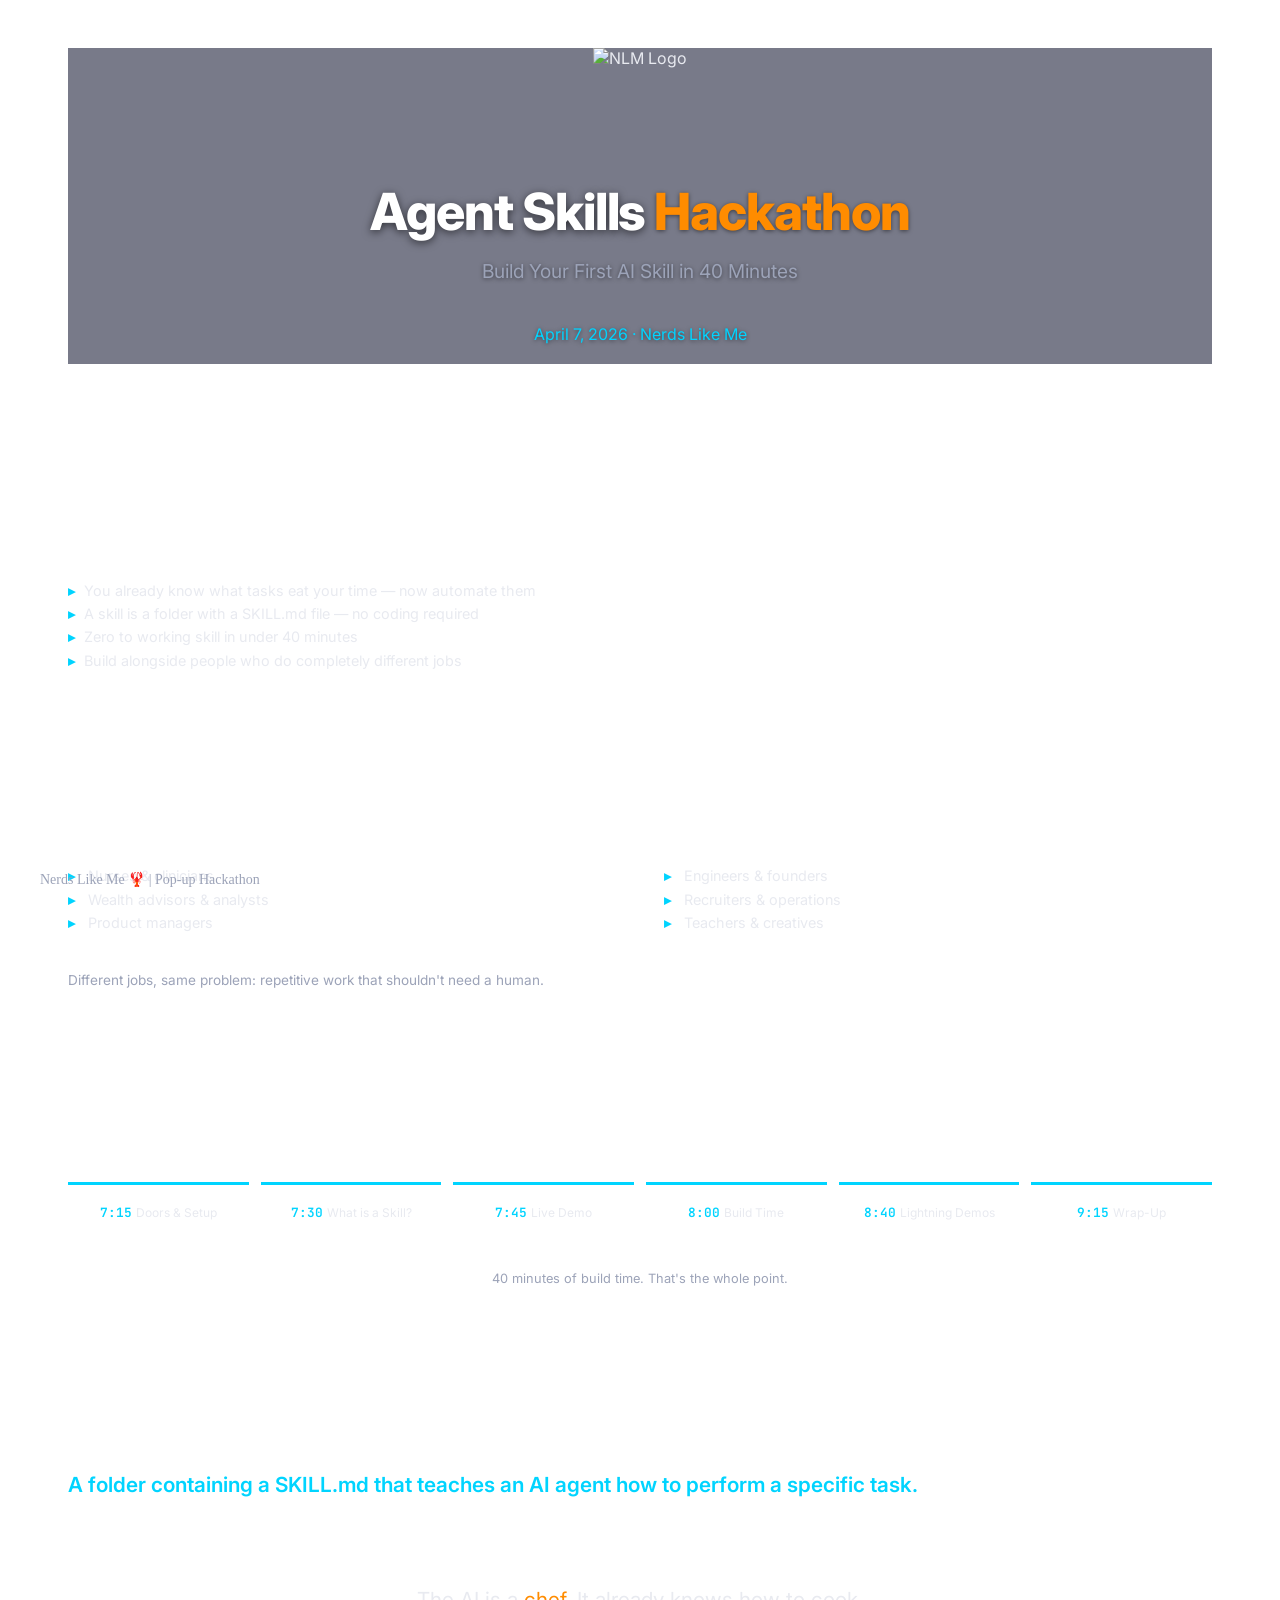
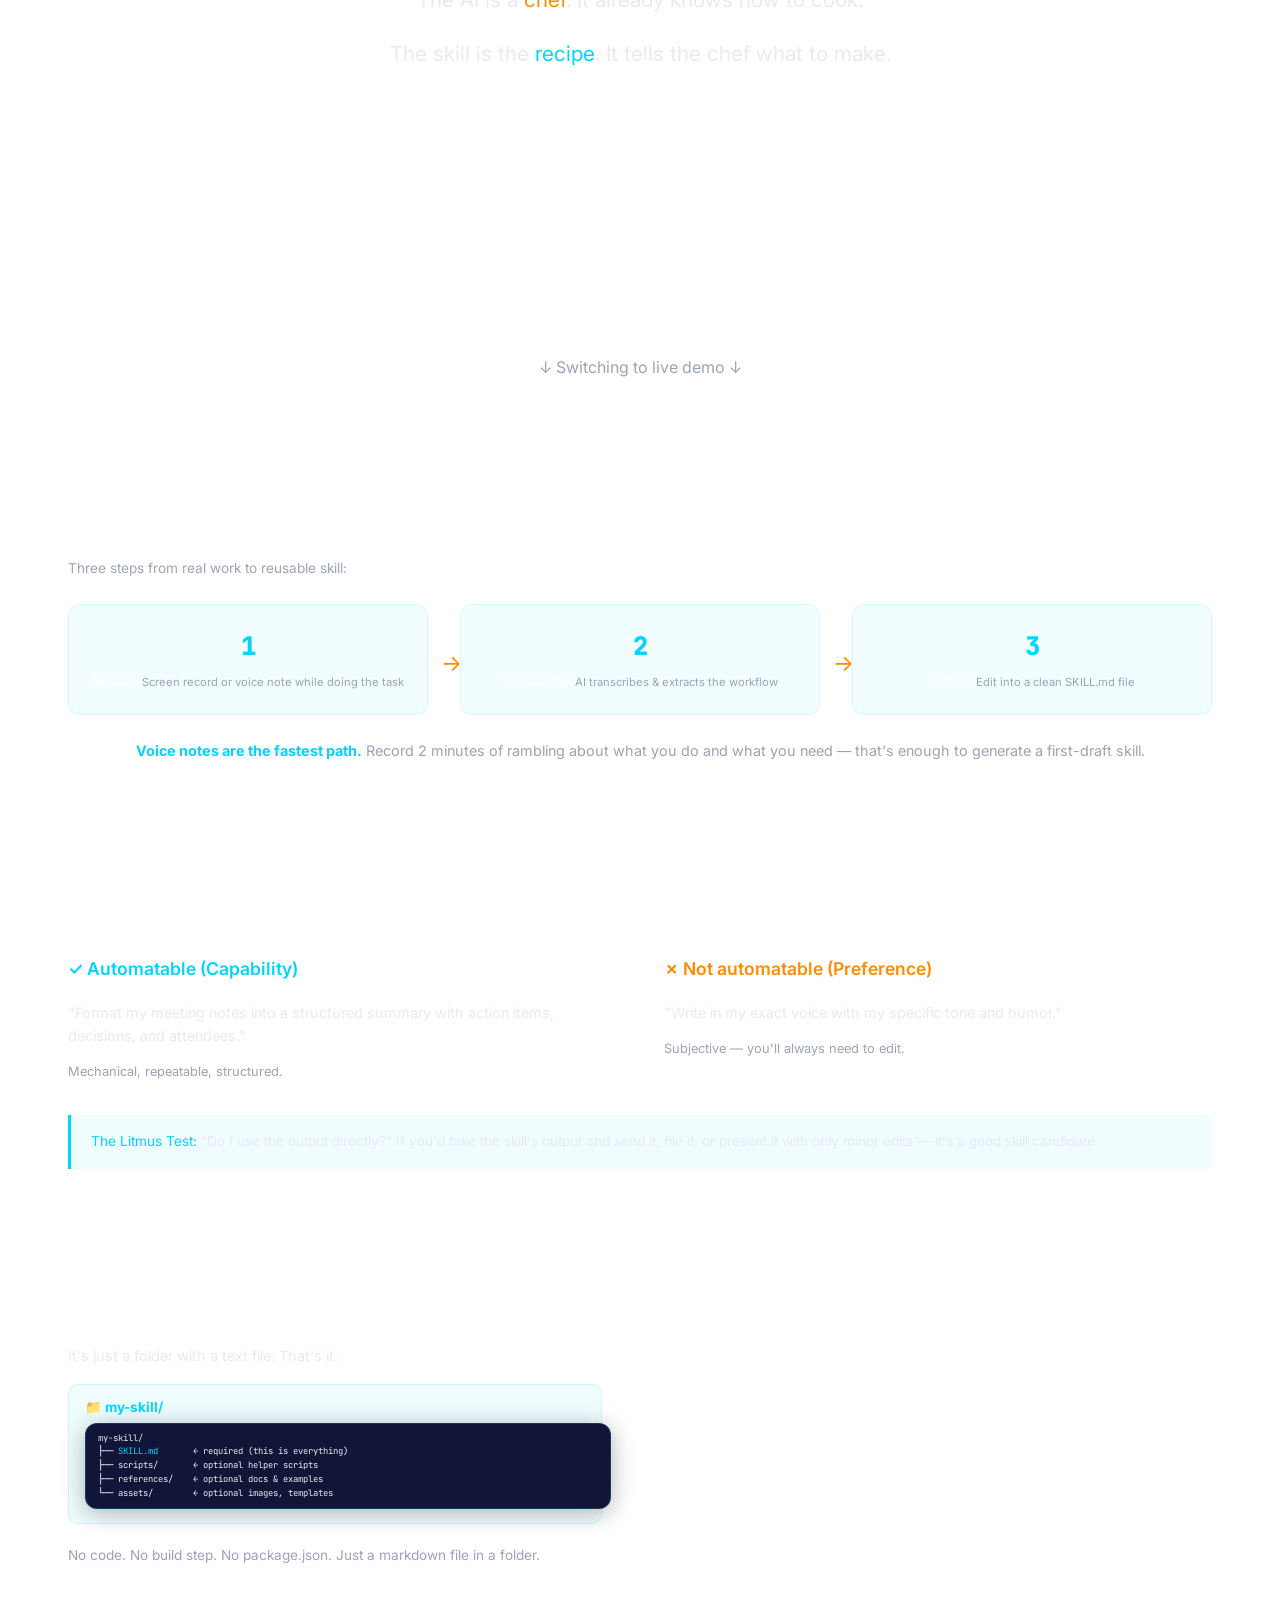
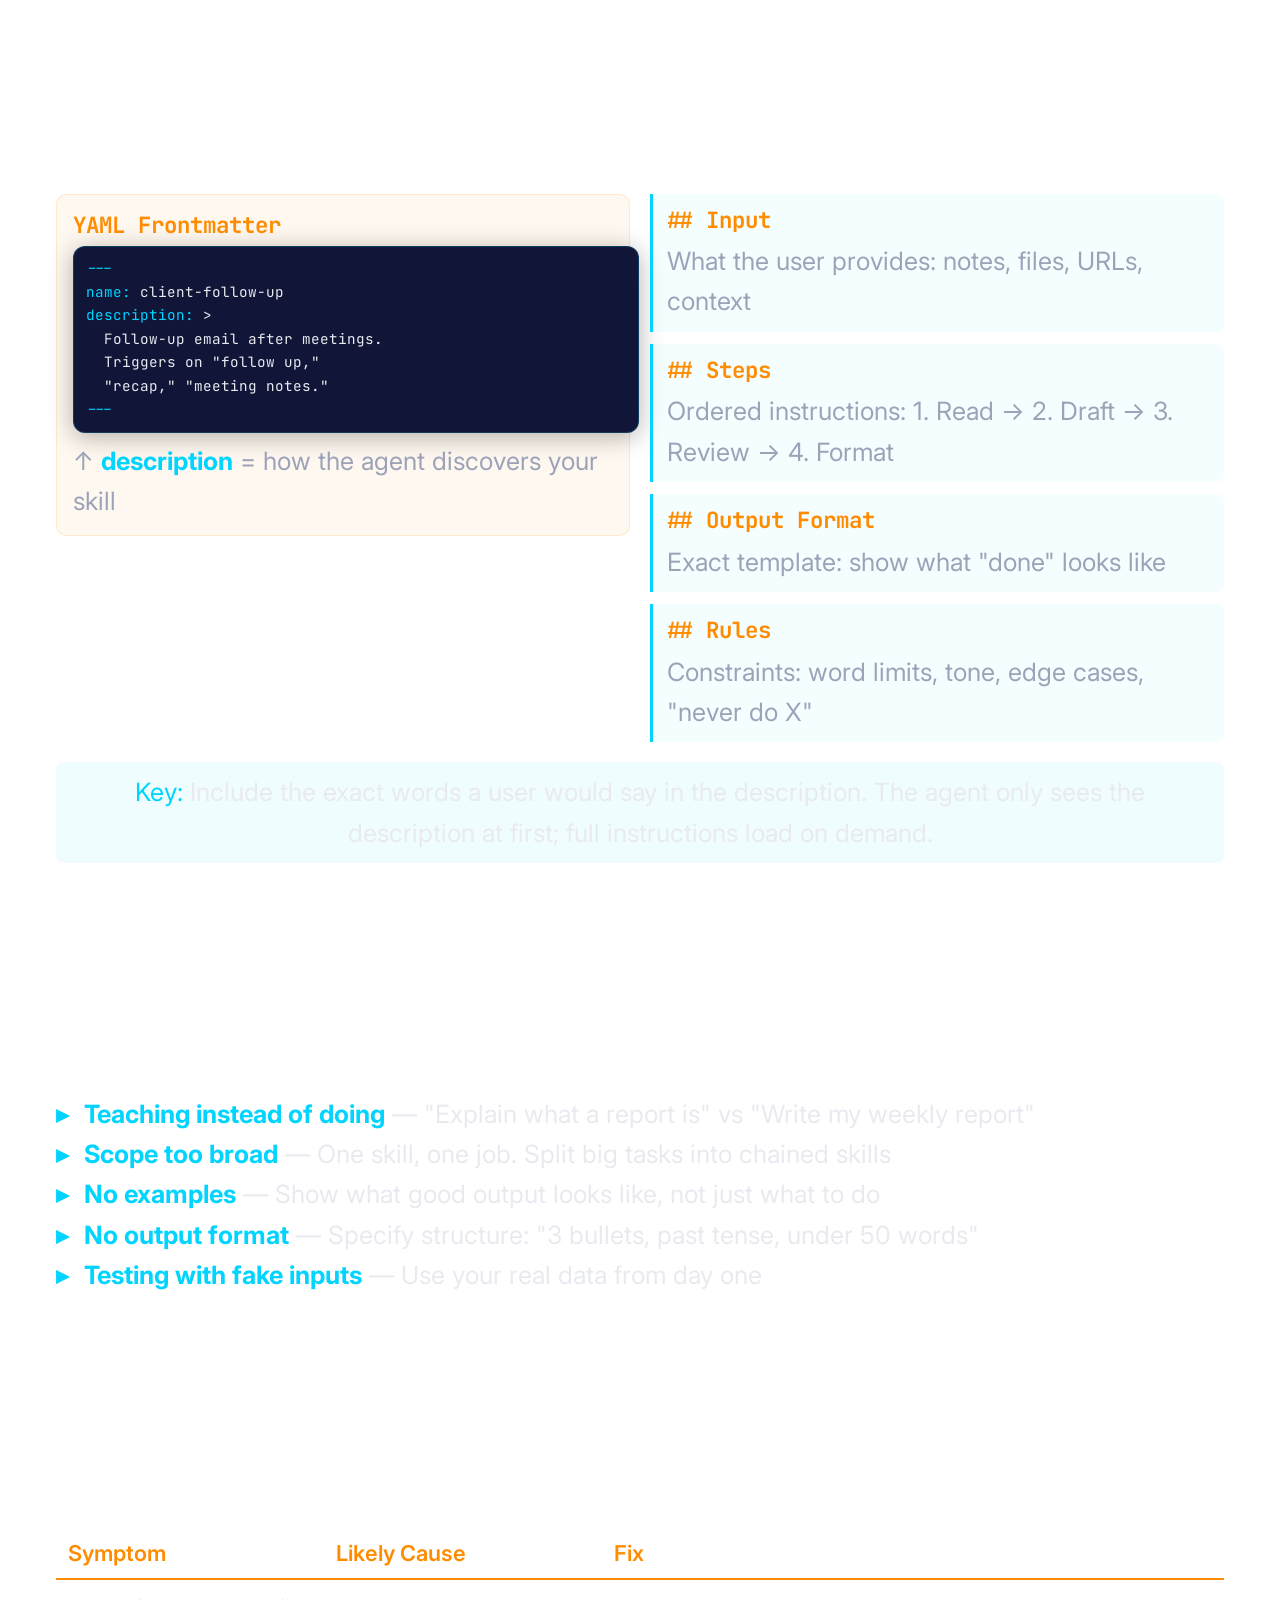
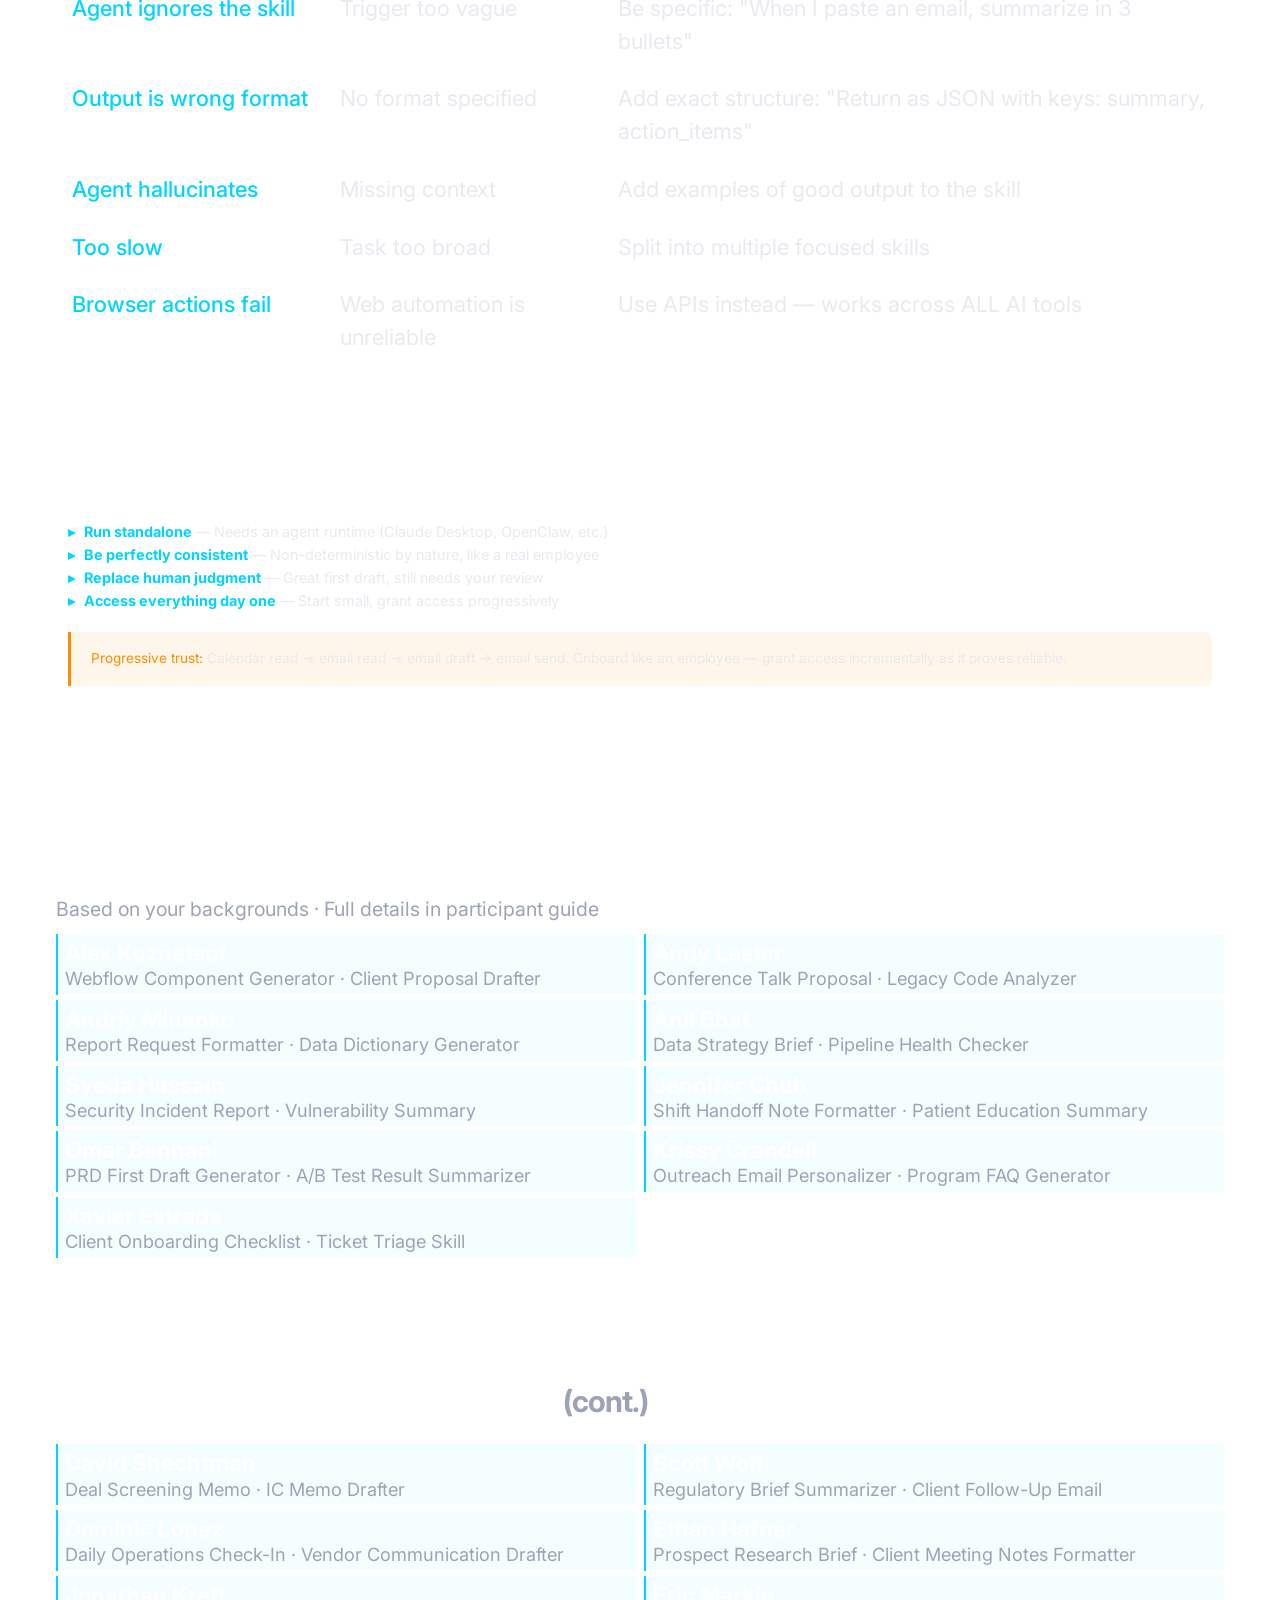
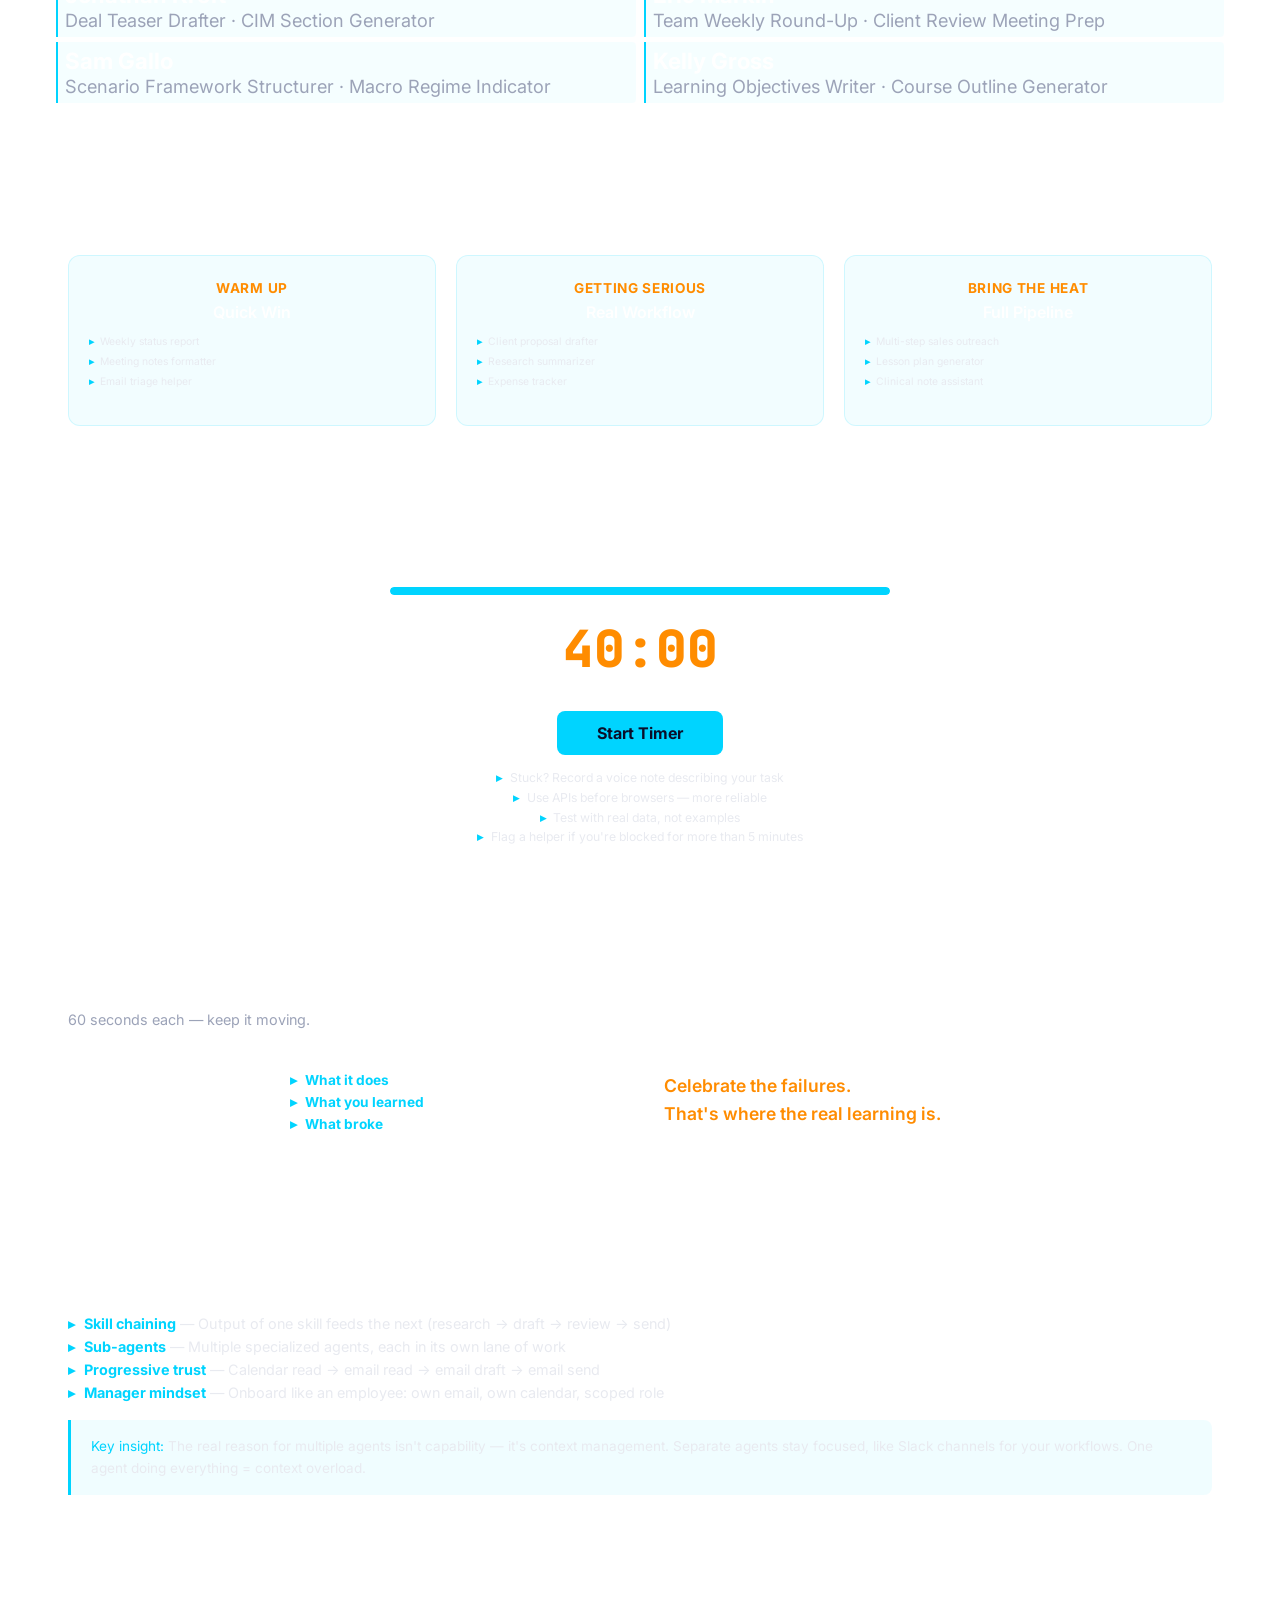
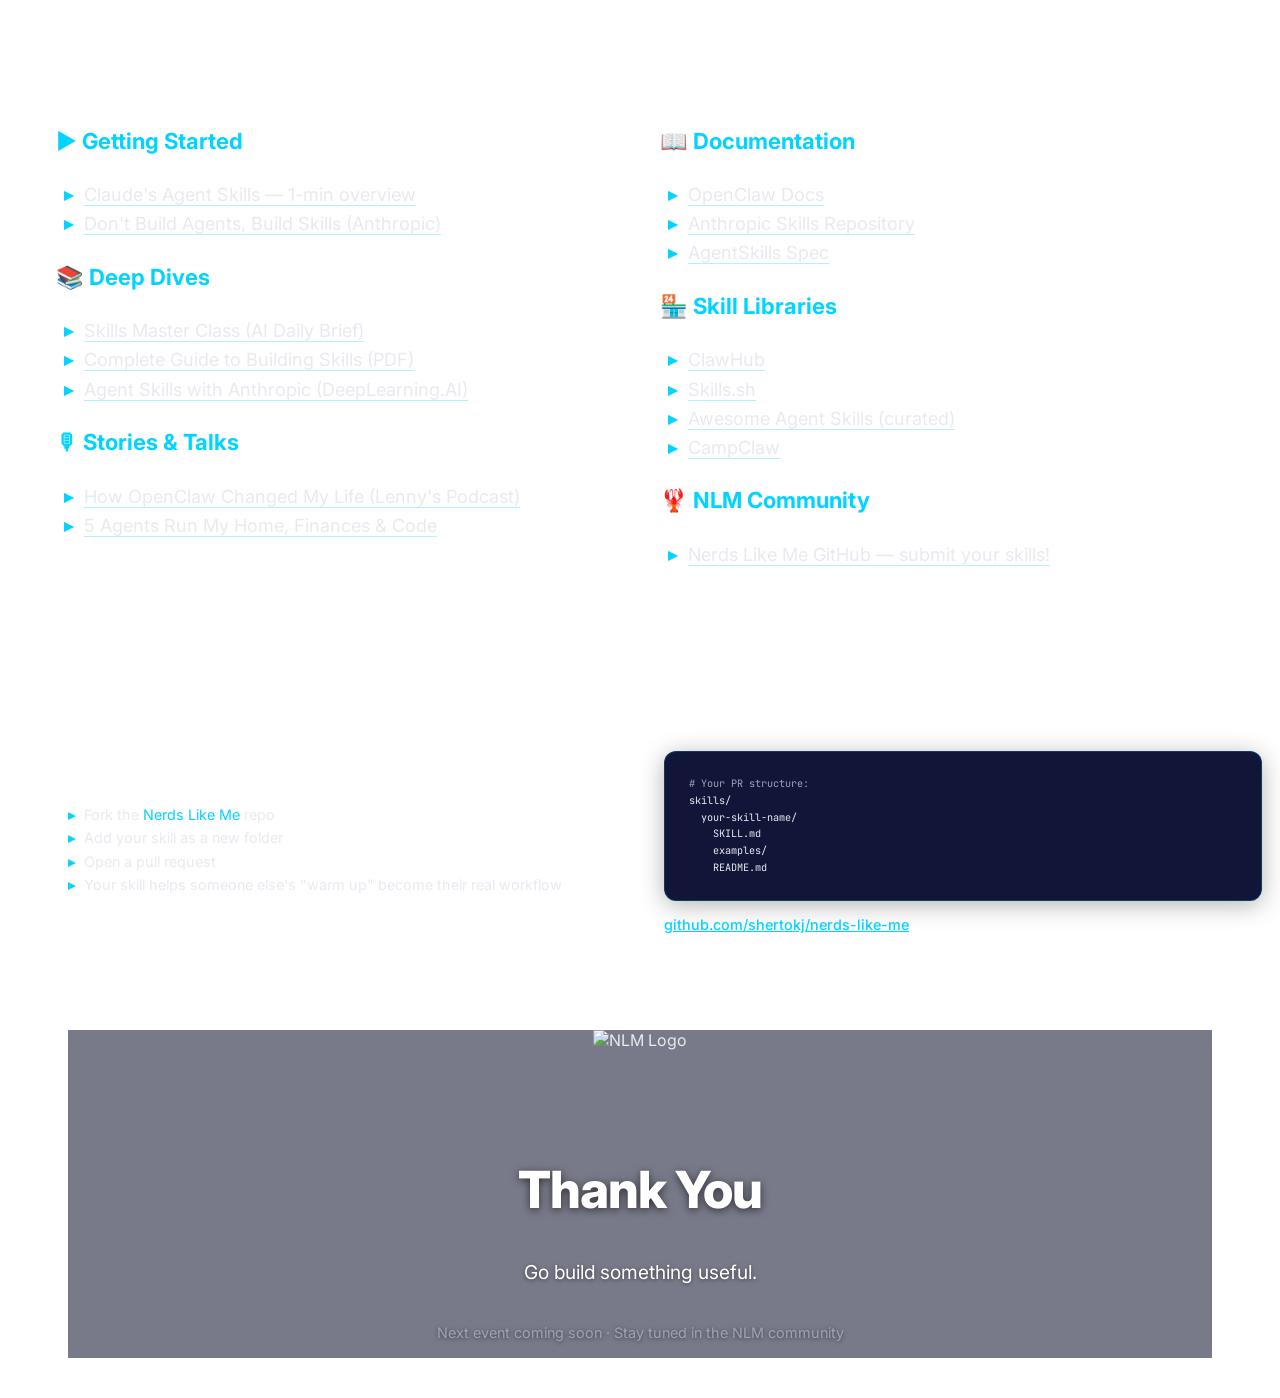
==== hackathon/deck/index.html @ 7c74f913 "Visual overhaul: video bg on all slides, fix blank slides, font fixes" ====
<!DOCTYPE html>
<html lang="en">
<head>
<meta charset="UTF-8">
<meta name="viewport" content="width=device-width, initial-scale=1.0">
<title>Agent Skills Hackathon — Nerds Like Me</title>
<link rel="preconnect" href="https://fonts.googleapis.com">
<link href="https://fonts.googleapis.com/css2?family=Inter:wght@300;400;500;600;700;800&family=JetBrains+Mono:wght@400;500;600&display=swap" rel="stylesheet">
<link rel="stylesheet" href="https://cdnjs.cloudflare.com/ajax/libs/reveal.js/5.1.0/reveal.min.css">
<link rel="stylesheet" href="https://cdnjs.cloudflare.com/ajax/libs/reveal.js/5.1.0/theme/black.min.css">
<style>
.video-slide h1,
.video-slide h2,
.video-slide h3 {
  text-shadow: 0 2px 8px rgba(0,0,0,0.6);
}
.video-slide p,
.video-slide span {
  text-shadow: 0 1px 4px rgba(0,0,0,0.5);
}

:root {
  --navy: #0a0e29;
  --navy-light: #111638;
  --cyan: #00d4ff;
  --orange: #ff8c00;
  --text: #e8eaf0;
  --text-muted: #9ca3b8;
  --white: #ffffff;
}

.reveal-viewport {
  background: var(--navy);
  position: relative;
  overflow: hidden;
}

/* Global video background for all slides */
.reveal-viewport::before {
  content: '';
  position: fixed;
  top: 0;
  left: 0;
  width: 100%;
  height: 100%;
  z-index: 0;
  pointer-events: none;
  background: linear-gradient(135deg, #0a0e29 0%, #111638 40%, #0d1225 70%, #0a0e29 100%);
  animation: bgShift 20s ease-in-out infinite alternate;
}

@keyframes bgShift {
  0% { background-position: 0% 0%; }
  100% { background-position: 100% 100%; }
}

/* Static animated grain texture overlay */
.reveal-viewport::after {
  content: '';
  position: fixed;
  top: -50%;
  left: -50%;
  width: 200%;
  height: 200%;
  z-index: 0;
  pointer-events: none;
  opacity: 0.03;
  background-image: url("data:image/svg+xml,%3Csvg viewBox='0 0 256 256' xmlns='http://www.w3.org/2000/svg'%3E%3Cfilter id='noise'%3E%3CfeTurbulence type='fractalNoise' baseFrequency='0.9' numOctaves='4' stitchTiles='stitch'/%3E%3C/filter%3E%3Crect width='100%25' height='100%25' filter='url(%23noise)'/%3E%3C/svg%3E");
  animation: grainDrift 8s steps(10) infinite;
}

@keyframes grainDrift {
  0% { transform: translate(0, 0); }
  10% { transform: translate(-5%, -10%); }
  20% { transform: translate(-15%, 5%); }
  30% { transform: translate(7%, -25%); }
  40% { transform: translate(-5%, 25%); }
  50% { transform: translate(-15%, 10%); }
  60% { transform: translate(15%, 0%); }
  70% { transform: translate(0%, 15%); }
  80% { transform: translate(3%, 35%); }
  90% { transform: translate(-10%, 10%); }
  100% { transform: translate(0, 0); }
}

/* Ensure slides render above viewport pseudo-elements */
.reveal .slides {
  position: relative;
  z-index: 1;
}

.reveal {
  font-family: 'Inter', -apple-system, BlinkMacSystemFont, 'Segoe UI', Roboto, Oxygen, Ubuntu, sans-serif;
  font-weight: 400;
  color: var(--text);
}

.reveal .slides {
  text-align: left;
}

.reveal .slides section {
  padding: 40px 60px;
}

.reveal .slides section.dense {
  padding: 32px 48px;
  font-size: 28px;
  line-height: 1.5;
}

.reveal h1, .reveal h2, .reveal h3 {
  font-family: 'Inter', -apple-system, BlinkMacSystemFont, 'Segoe UI', Roboto, Oxygen, Ubuntu, sans-serif;
  font-weight: 700;
  text-transform: none;
  letter-spacing: -0.02em;
  color: var(--white);
}

.reveal h1 { font-size: 2.8em; line-height: 1.1; margin-bottom: 0.4em; }
.reveal h2 { font-size: 2em; line-height: 1.2; margin-bottom: 0.5em; }
.reveal h3 { font-size: 1.4em; margin-bottom: 0.4em; }

.reveal p, .reveal li {
  font-size: 0.9em;
  line-height: 1.6;
  min-height: 1.6em;
}

.reveal ul { list-style: none; padding-left: 0; }
.reveal ul li::before {
  content: '▸';
  color: var(--cyan);
  font-weight: 700;
  margin-right: 0.6em;
  display: inline-block;
}

.reveal strong { color: var(--cyan); }
.reveal .orange { color: var(--orange); }

.accent { color: var(--cyan); }
.secondary { color: var(--orange); }
.muted { color: var(--text-muted); }

code, .reveal code {
  font-family: 'JetBrains Mono', 'SF Mono', 'Fira Code', 'Cascadia Code', Consolas, monospace;
  background: rgba(0, 212, 255, 0.08);
  border: 1px solid rgba(0, 212, 255, 0.15);
  padding: 2px 8px;
  border-radius: 4px;
  font-size: 0.85em;
}

pre {
  background: var(--navy-light) !important;
  border: 1px solid rgba(0, 212, 255, 0.2) !important;
  border-radius: 12px !important;
  padding: 24px !important;
  font-size: 0.75em !important;
  line-height: 1.5 !important;
  box-shadow: 0 4px 24px rgba(0,0,0,0.3) !important;
  width: 100% !important;
}

pre code {
  background: none !important;
  border: none !important;
  padding: 0 !important;
}

/* Footer */
.slide-footer {
  position: fixed;
  bottom: 0;
  left: 0;
  right: 0;
  padding: 12px 40px;
  font-size: 14px;
  color: var(--text-muted);
  display: flex;
  justify-content: space-between;
  z-index: 100;
  pointer-events: none;
}

.slide-footer .brand {
  font-weight: 500;
}

/* Title slide */
.title-slide {
  display: flex !important;
  flex-direction: column;
  align-items: center;
  justify-content: center;
  text-align: center !important;
}

.title-slide h1 {
  font-size: 3.2em;
  font-weight: 800;
}

.title-slide .subtitle {
  font-size: 1.2em;
  color: var(--text-muted);
  margin-top: -0.2em;
}

.title-slide .event-meta {
  margin-top: 1em;
  font-size: 1em;
  color: var(--cyan);
}

.title-logo {
  width: auto;
  height: 80px;
  max-width: 400px;
  margin-bottom: 0.8em;
}

/* Center helper */
.centered { text-align: center !important; }
.centered * { text-align: center; }

/* Grid layouts */
.two-col {
  display: grid;
  grid-template-columns: 1fr 1fr;
  gap: 24px 48px;
}

.two-col .col { margin: 0; }

/* Timeline */
.timeline {
  display: flex;
  justify-content: space-between;
  align-items: flex-start;
  margin: 2em 0;
  gap: 12px;
}

.timeline-item {
  flex: 1;
  text-align: center;
  padding: 16px 8px;
  border-top: 3px solid var(--cyan);
  position: relative;
}

.timeline-item .time {
  font-family: 'JetBrains Mono', 'SF Mono', 'Fira Code', 'Cascadia Code', Consolas, monospace;
  font-size: 0.8em;
  color: var(--cyan);
  font-weight: 600;
}

.timeline-item .label {
  font-size: 0.75em;
  margin-top: 0.5em;
  color: var(--text);
}

/* Tier cards */
.tiers {
  display: grid;
  grid-template-columns: repeat(3, 1fr);
  gap: 20px;
  margin-top: 1em;
}

.tier {
  background: rgba(0, 212, 255, 0.05);
  border: 1px solid rgba(0, 212, 255, 0.15);
  border-radius: 12px;
  padding: 24px 20px;
  text-align: center;
}

.tier .tier-label {
  font-size: 0.85em;
  font-weight: 700;
  color: var(--orange);
  text-transform: uppercase;
  letter-spacing: 0.05em;
  margin-bottom: 0.4em;
}

.tier .tier-name {
  font-size: 1em;
  font-weight: 600;
  color: var(--white);
  margin-bottom: 0.5em;
}

.tier ul {
  font-size: 0.72em;
  text-align: left;
}

.tier ul li { margin-bottom: 0.3em; }

/* Troubleshooting table */
.fix-table {
  width: 100%;
  border-collapse: collapse;
  font-size: 0.78em;
  margin-top: 1em;
}

.fix-table th {
  text-align: left;
  color: var(--orange);
  padding: 8px 12px;
  border-bottom: 2px solid var(--orange);
  font-weight: 600;
}

.fix-table td {
  padding: 12px 16px;
  border-bottom: 1px solid rgba(255,255,255,0.1);
  vertical-align: top;
}

.fix-table td:first-child {
  color: var(--cyan);
  font-weight: 500;
  white-space: nowrap;
}

/* Resource grid */
.resource-grid {
  display: grid;
  grid-template-columns: 1fr 1fr;
  gap: 16px 40px;
  font-size: 0.72em;
  line-height: 1.7;
}

.resource-grid .cat-header {
  font-weight: 700;
  color: var(--cyan);
  font-size: 1.1em;
  margin-bottom: 0.3em;
  margin-top: 0.6em;
}

.resource-grid .cat-header:first-child { margin-top: 0; }

.resource-grid a {
  color: var(--text);
  text-decoration: none;
  border-bottom: 1px solid rgba(0,212,255,0.3);
  transition: border-color 0.2s;
}

.resource-grid a:hover {
  border-color: var(--cyan);
  color: var(--white);
}

.resource-grid ul { padding-left: 0.4em; }
.resource-grid li::before { content: '•'; margin-right: 0.5em; color: var(--text-muted); }

/* Steps visual */
.steps {
  display: flex;
  justify-content: center;
  gap: 32px;
  margin: 1.5em 0;
}

.step {
  position: relative;
  flex: 1;
  text-align: center;
  padding: 24px 16px;
  background: rgba(0, 212, 255, 0.05);
  border-radius: 12px;
  border: 1px solid rgba(0, 212, 255, 0.12);
}

.step .step-num {
  font-family: 'JetBrains Mono', 'SF Mono', 'Fira Code', 'Cascadia Code', Consolas, monospace;
  font-size: 1.6em;
  font-weight: 800;
  color: var(--cyan);
  display: block;
  margin-bottom: 0.3em;
}

.step .step-label {
  font-size: 0.85em;
  font-weight: 600;
  color: var(--white);
}

.step .step-desc {
  font-size: 0.7em;
  color: var(--text-muted);
  margin-top: 0.3em;
}

/* Arrow between steps */
.step + .step::before {
  content: '→';
  position: absolute;
  left: -20px;
  top: 40%;
  color: var(--orange);
  font-size: 1.4em;
}

.steps { position: relative; }

/* Build timer */
.build-timer {
  text-align: center;
  font-size: 3em;
  font-weight: 800;
  color: var(--orange);
  font-family: 'JetBrains Mono', 'SF Mono', 'Fira Code', 'Cascadia Code', Consolas, monospace;
  margin: 0.4em 0;
}

.timer-btn {
  display: inline-block;
  padding: 12px 40px;
  font-size: 1em;
  font-weight: 700;
  font-family: 'Inter', -apple-system, BlinkMacSystemFont, 'Segoe UI', Roboto, Oxygen, Ubuntu, sans-serif;
  color: var(--navy);
  background: var(--cyan);
  border: none;
  border-radius: 8px;
  cursor: pointer;
  margin-top: 0.5em;
  transition: all 0.2s;
}

.timer-btn:hover {
  background: var(--white);
  transform: scale(1.05);
}

.timer-btn:not(.timer-active) {
  animation: timerPulse 2s ease-in-out infinite;
}

.timer-btn.timer-active {
  animation: none;
}

@keyframes timerPulse {
  0% { transform: scale(1); }
  50% { transform: scale(1.1); }
  100% { transform: scale(1); }
}

@keyframes timerShake {
  0%, 100% { transform: translateX(0); }
  10%, 30%, 50%, 70%, 90% { transform: translateX(-5px); }
  20%, 40%, 60%, 80% { transform: translateX(5px); }
}

@keyframes timerFlash {
  0%, 100% { color: var(--orange); }
  50% { color: #ff0000; }
}

.timer-ended {
  animation: timerShake 0.6s ease-in-out 3, timerFlash 0.3s ease-in-out 6;
}

/* Closing */
.closing-logo {
  width: auto;
  height: 80px;
  max-width: 320px;
  margin-bottom: 0.5em;
}

/* Annotations in code */
.annotation {
  color: var(--text-muted);
  font-style: italic;
}

/* Attendee grid - compact */
.attendee-grid {
  display: grid;
  grid-template-columns: repeat(3, 1fr);
  gap: 8px 16px;
  font-size: 0.55em;
  line-height: 1.4;
  margin-top: 0.5em;
}

.attendee-card {
  padding: 6px 10px;
  background: rgba(0, 212, 255, 0.04);
  border-left: 2px solid var(--cyan);
  border-radius: 0 6px 6px 0;
}

.attendee-card .name {
  font-weight: 700;
  color: var(--white);
  font-size: 1em;
  line-height: 1.2;
}

.attendee-card .skill-suggestion {
  color: var(--text-muted);
  font-size: 0.85em;
  line-height: 1.3;
}

/* Lightning demo format fix */
.lightning-cols {
  display: grid;
  grid-template-columns: 1fr 1fr;
  gap: 24px 48px;
  max-width: 700px;
  margin: 1.5em auto 0;
  text-align: left;
}

.lightning-cols .col { margin: 0; }

/* Reveal overrides */
.reveal .slide-number { color: var(--text-muted); font-size: 14px; }
.reveal .controls { color: var(--cyan); }
.reveal .progress { height: 4px; background: rgba(0,212,255,0.15); }
.reveal .progress span { background: var(--cyan); }

/* Fragments */
.reveal .slides section .fragment {
  transition: all 0.4s ease;
}

/* Print styles */
@media print {
  .reveal .slides section { padding: 20px 30px; page-break-inside: avoid; }
  .slide-footer { display: none; }
  .reveal .controls, .reveal .progress { display: none; }
}

/* Mobile */
@media (max-width: 600px) {
  .reveal .slides section { padding: 24px 20px; font-size: 20px; }
  .reveal h1 { font-size: 2em; }
  .reveal h2 { font-size: 1.4em; }
  .two-col { grid-template-columns: 1fr; }
  .tiers { grid-template-columns: 1fr; }
  .timeline { flex-direction: column; align-items: stretch; }
  .steps { flex-direction: column; }
  .resource-grid { grid-template-columns: 1fr; }
  .attendee-grid { grid-template-columns: 1fr; }
  .lightning-cols { grid-template-columns: 1fr; }
  .title-slide h1 { font-size: 2em; }
}


/* Anatomy of a Skill - visual layout */
.anatomy-grid {
  display: grid;
  grid-template-columns: 1fr 1fr;
  gap: 20px;
  margin-top: 0.8em;
}

.anatomy-left, .anatomy-right {
  display: flex;
  flex-direction: column;
  gap: 12px;
}

.anatomy-folder {
  background: rgba(0, 212, 255, 0.06);
  border: 1px solid rgba(0, 212, 255, 0.15);
  border-radius: 10px;
  padding: 14px 16px;
}

.anatomy-folder-title {
  font-weight: 700;
  font-size: 0.85em;
  color: var(--cyan);
  margin-bottom: 8px;
}

.anatomy-tree {
  font-size: 0.65em !important;
  line-height: 1.5 !important;
  padding: 8px 12px !important;
  margin: 0 !important;
}

.anatomy-frontmatter {
  background: rgba(255, 140, 0, 0.06);
  border: 1px solid rgba(255, 140, 0, 0.15);
  border-radius: 10px;
  padding: 14px 16px;
}

.anatomy-section-label {
  font-weight: 700;
  font-size: 0.8em;
  color: var(--orange);
  margin-bottom: 4px;
  font-family: 'JetBrains Mono', 'SF Mono', 'Fira Code', 'Cascadia Code', Consolas, monospace;
}

.anatomy-code-sm {
  font-size: 0.6em !important;
  line-height: 1.4 !important;
  padding: 10px 12px !important;
  margin: 0 !important;
}

.anatomy-note {
  font-size: 0.75em;
  color: var(--text-muted);
  margin: 8px 0 0 !important;
}

.anatomy-body-section {
  background: rgba(0, 212, 255, 0.04);
  border-left: 3px solid var(--cyan);
  border-radius: 0 8px 8px 0;
  padding: 10px 14px;
}

.anatomy-body-desc {
  font-size: 0.7em;
  color: var(--text-muted);
  margin: 2px 0 0 !important;
  line-height: 1.4;
}

.anatomy-bottom-callout {
  text-align: center;
  font-size: 0.75em;
  margin-top: 0.8em;
  padding: 10px 16px;
  background: rgba(0, 212, 255, 0.06);
  border-radius: 8px;
}

/* Attendee grid v2 - ultra-compact 4-col */
.attendee-grid-v2 {
  display: grid;
  grid-template-columns: repeat(2, 1fr);
  gap: 5px 8px;
  margin-top: 0.3em;
}

.acard {
  display: flex;
  flex-direction: column;
  padding: 4px 7px;
  background: rgba(0, 212, 255, 0.04);
  border-left: 2px solid var(--cyan);
  border-radius: 0 4px 4px 0;
  line-height: 1.3;
}

.aname {
  font-weight: 700;
  color: var(--white);
  font-size: 0.8em;
  white-space: nowrap;
  overflow: hidden;
  text-overflow: ellipsis;
}

.askills {
  color: var(--text-muted);
  font-size: 0.65em;
  line-height: 1.3;
}

/* Timer enhancements */
.timer-container {
  margin: 0.5em auto;
}

.timer-progress-track {
  width: 100%;
  max-width: 500px;
  height: 8px;
  background: rgba(255, 255, 255, 0.08);
  border-radius: 4px;
  margin: 0 auto 0.8em;
  overflow: hidden;
}

.timer-progress-bar {
  height: 100%;
  width: 100%;
  background: var(--cyan);
  border-radius: 4px;
  transition: width 1s linear, background-color 0.5s ease;
}

.build-timer {
  font-size: 3.2em;
  transition: font-size 0.5s ease, color 0.5s ease;
}

.build-timer.timer-warning {
  color: #ffcc00;
  font-size: 3.5em;
}

.build-timer.timer-danger {
  color: #ff3333;
  font-size: 4em;
}

.build-timer.timer-done {
  color: #ff0000;
  font-size: 4.5em;
  text-shadow: 0 0 30px rgba(255, 0, 0, 0.6);
}

/* Lightning demo format */
.lightning-format {
  display: flex;
  justify-content: center;
  gap: 40px;
}

.lightning-item {
  display: flex;
  align-items: center;
  gap: 10px;
  background: rgba(0, 212, 255, 0.05);
  border: 1px solid rgba(0, 212, 255, 0.12);
  border-radius: 10px;
  padding: 16px 24px;
}

.lightning-num {
  display: inline-flex;
  align-items: center;
  justify-content: center;
  width: 32px;
  height: 32px;
  background: var(--cyan);
  color: var(--navy);
  font-weight: 800;
  font-size: 0.9em;
  border-radius: 50%;
  font-family: 'JetBrains Mono', 'SF Mono', 'Fira Code', 'Cascadia Code', Consolas, monospace;
}

.lightning-label {
  font-size: 0.9em;
}

/* Mobile overrides for new components */
@media (max-width: 600px) {
  .anatomy-grid { grid-template-columns: 1fr; }
  .attendee-grid-v2 { grid-template-columns: 1fr; }
  .lightning-format { flex-direction: column; align-items: center; gap: 12px; }
}

/* Video background for title/closing slides */
.video-slide {
  position: relative;
  overflow: hidden;
}

.video-slide video {
  position: absolute;
  top: 50%;
  left: 50%;
  min-width: 100%;
  min-height: 100%;
  width: auto;
  height: auto;
  transform: translate(-50%, -50%);
  object-fit: cover;
  z-index: -2;
}

.video-slide::after {
  content: '';
  position: absolute;
  top: 0;
  left: 0;
  right: 0;
  bottom: 0;
  background: rgba(10, 14, 41, 0.55);
  z-index: -1;
}
</style>
</head>
<body>

<div class="reveal">
<div class="slides">

<!-- ==================== SLIDE 1: Title ==================== -->
<section data-notes="Welcome everyone. Set the tone: this is hands-on, not lecture. You'll leave tonight with a working AI skill. NLM is about building in public together.">
  <div class="title-slide video-slide">
    <video autoplay muted loop playsinline>
      <source src="bg-video.mp4" type="video/mp4">
    </video>
    <img src="nlm-logo.png" class="title-logo" alt="NLM Logo">
    <h1>Agent Skills <span class="secondary">Hackathon</span></h1>
    <p class="subtitle">Build Your First AI Skill in 40 Minutes</p>
    <p class="event-meta">April 7, 2026 · Nerds Like Me</p>
  </div>
</section>

<!-- ==================== SLIDE 2: Why You're Here ==================== -->
<section data-notes="Set expectations. This isn't about AI hype — it's about practical automation. Everyone has repetitive parts of their job. Tonight we build skills to handle them. The bar is low: 10 lines of markdown.">
  <h2>Why You're Here</h2>
  <p style="font-size:1.3em; color:var(--white); font-weight:600; margin-bottom:0.8em;">You'll leave tonight with a working AI skill. Not a tutorial. Something you can use tomorrow.</p>
  <ul>
    <li>You already know what tasks eat your time — now automate them</li>
    <li>A skill is a folder with a SKILL.md file — no coding required</li>
    <li>Zero to working skill in under 40 minutes</li>
    <li>Build alongside people who do completely different jobs</li>
  </ul>
</section>

<!-- ==================== SLIDE 3: Who's in the Room ==================== -->
<section data-notes="Quick show of hands — don't call people out by name. The point is diversity of roles. That's the magic: a nurse and a founder building skills side by side.">
  <h2>Who's in the Room</h2>
  <div class="two-col">
    <div class="col">
      <ul>
        <li> Nurses &amp; clinicians</li>
        <li> Wealth advisors &amp; analysts</li>
        <li> Product managers</li>
      </ul>
    </div>
    <div class="col">
      <ul>
        <li> Engineers &amp; founders</li>
        <li> Recruiters &amp; operations</li>
        <li> Teachers &amp; creatives</li>
      </ul>
    </div>
  </div>
  <p class="muted" style="margin-top:1.5em; font-size:0.85em;">Different jobs, same problem: repetitive work that shouldn't need a human.</p>
</section>

<!-- ==================== SLIDE 4: Tonight's Agenda ==================== -->
<section data-notes="Walk through the timeline quickly. Emphasize: the bulk of the night is BUILD TIME. That's the point.">
  <h2>Tonight's Agenda</h2>
  <div class="timeline">
    <div class="timeline-item">
      <span class="time">7:15</span>
      <span class="label">Doors &amp; Setup</span>
    </div>
    <div class="timeline-item">
      <span class="time">7:30</span>
      <span class="label">What is a Skill?</span>
    </div>
    <div class="timeline-item">
      <span class="time">7:45</span>
      <span class="label">Live Demo</span>
    </div>
    <div class="timeline-item">
      <span class="time">8:00</span>
      <span class="label">Build Time</span>
    </div>
    <div class="timeline-item">
      <span class="time">8:40</span>
      <span class="label">Lightning Demos</span>
    </div>
    <div class="timeline-item">
      <span class="time">9:15</span>
      <span class="label">Wrap-Up</span>
    </div>
  </div>
  <p class="muted" style="font-size:0.8em; text-align:center;">40 minutes of build time. That's the whole point.</p>
</section>

<!-- ==================== SLIDE 5: What is an AI Skill? ==================== -->
<section data-notes="The chef/recipe analogy is key. The AI is the chef — it already knows HOW to cook. The skill is the recipe — it tells the chef WHAT to cook. Three principles to mention verbally: (1) Non-deterministic is normal — like a real employee, results vary slightly each time. (2) Force multiplier, not autonomous worker. (3) Build skills, not agents — skills are the scalable abstraction.">
  <h2>What is an AI Skill?</h2>
  <p class="accent" style="font-size:1.3em; font-weight:600; margin-bottom:1.5em;">A folder containing a SKILL.md that teaches an AI agent how to perform a specific task.</p>
  <div class="centered" style="margin-top:1.5em;">
    <p style="font-size:1.2em; color:var(--white); font-weight:600;">Think of it like…</p>
    <p style="font-size:1.3em; margin-top:0.8em;">The AI is a <span class="orange">chef</span>. It already knows how to cook.</p>
    <p style="font-size:1.3em; margin-top:0.6em;">The skill is the <span class="accent">recipe</span>. It tells the chef what to make.</p>
  </div>
</section>

<!-- ==================== SLIDE 6: Live Demo ==================== -->
<section data-notes="This is the money slide. Switch to live demo. Show a real skill being used end-to-end. Keep it under 5 minutes. The goal is to make it feel tangible — not magic, just clear instructions in markdown.">
  <div class="centered">
    <h2 style="margin-top:2em;">Live Demo</h2>
    <p style="font-size:1.4em; color:var(--white); font-weight:500;">Watch a skill get built and used in real time.</p>
    <p class="muted" style="font-size:1em; margin-top:1.5em;">↓ Switching to live demo ↓</p>
  </div>
</section>

<!-- ==================== SLIDE 7: How We Built That ==================== -->
<section data-notes="Break down the demo into the 3-step workflow. Record your process, transcribe it, refine into a skill. This is how real skills get made — not from theory, from watching someone work. Voice notes are the fastest path for beginners.">
  <h2>How We Built That</h2>
  <p class="muted" style="font-size:0.85em; margin-bottom:0.5em;">Three steps from real work to reusable skill:</p>
  <div class="steps">
    <div class="step">
      <span class="step-num">1</span>
      <span class="step-label">Record</span>
      <span class="step-desc">Screen record or voice note while doing the task</span>
    </div>
    <div class="step">
      <span class="step-num">2</span>
      <span class="step-label">Transcribe</span>
      <span class="step-desc">AI transcribes &amp; extracts the workflow</span>
    </div>
    <div class="step">
      <span class="step-num">3</span>
      <span class="step-label">Refine</span>
      <span class="step-desc">Edit into a clean SKILL.md file</span>
    </div>
  </div>
  <p style="text-align:center; font-size:0.9em; margin-top:1em; color:var(--white);"><strong>Voice notes are the fastest path.</strong> <span class="muted">Record 2 minutes of rambling about what you do and what you need — that's enough to generate a first-draft skill.</span></p>
</section>

<!-- ==================== SLIDE 8: Capabilities vs. Preferences ==================== -->
<section data-notes="Critical distinction. Manage expectations: skills automate the mechanical parts, not the subjective parts. If people understand this, they'll pick better tasks and be happier with results.">
  <h2>Capabilities vs. Preferences</h2>
  <div class="two-col">
    <div class="col">
      <p style="font-size:1.1em; color:var(--cyan); font-weight:600;">✓ Automatable (Capability)</p>
      <p>"Format my meeting notes into a structured summary with action items, decisions, and attendees."</p>
      <p class="muted" style="font-size:0.8em;">Mechanical, repeatable, structured.</p>
    </div>
    <div class="col">
      <p style="font-size:1.1em; color:var(--orange); font-weight:600;">✗ Not automatable (Preference)</p>
      <p>"Write in my exact voice with my specific tone and humor."</p>
      <p class="muted" style="font-size:0.8em;">Subjective — you'll always need to edit.</p>
    </div>
  </div>
  <p style="margin-top:1.5em; padding:16px 20px; background:rgba(0,212,255,0.06); border-left:3px solid var(--cyan); border-radius:0 8px 8px 0; font-size:0.85em;">
    <span class="accent">The Litmus Test:</span> "Do I use the output directly?" If you'd take the skill's output and send it, file it, or present it with only minor edits — it's a good skill candidate.
  </p>
</section>

<!-- ==================== SLIDE 9: Skill Folder Anatomy ==================== -->
<section data-notes="Show the folder tree. Emphasize: it's just a folder with a text file. That's it. No code, no build step.">
  <h2>Skill Folder Anatomy</h2>
  <p style="font-size:0.9em; margin-bottom:1.2em;">It's just a folder with a text file. That's it.</p>
  <div class="anatomy-folder" style="max-width:500px;">
    <div class="anatomy-folder-title">📁 my-skill/</div>
    <pre class="anatomy-tree"><code>my-skill/
├── <span class="accent">SKILL.md</span>       ← required (this is everything)
├── scripts/       ← optional helper scripts
├── references/    ← optional docs & examples
└── assets/        ← optional images, templates</code></pre>
  </div>
  <p style="margin-top:1.5em; font-size:0.85em; color:var(--text-muted);">No code. No build step. No package.json. Just a markdown file in a folder.</p>
</section>

<!-- ==================== SLIDE 9b: Inside SKILL.md ==================== -->
<section class="dense" data-notes="Walk through each section. The description field is how the agent discovers the skill — it's the most important part. Show the full Input/Steps/Output/Rules structure. Emphasize: description must include keywords a user would naturally say.">
  <h2>Inside SKILL.md</h2>
  <div class="anatomy-grid">
    <div class="anatomy-left">
      <div class="anatomy-frontmatter">
        <div class="anatomy-section-label">YAML Frontmatter</div>
        <pre class="anatomy-code-sm"><code><span class="accent">---</span>
<span class="accent">name:</span> client-follow-up
<span class="accent">description:</span> >
  Follow-up email after meetings.
  Triggers on "follow up,"
  "recap," "meeting notes."
<span class="accent">---</span></code></pre>
        <p class="anatomy-note">↑ <strong>description</strong> = how the agent discovers your skill</p>
      </div>
    </div>
    <div class="anatomy-right">
      <div class="anatomy-body-section">
        <div class="anatomy-section-label">## Input</div>
        <p class="anatomy-body-desc">What the user provides: notes, files, URLs, context</p>
      </div>
      <div class="anatomy-body-section">
        <div class="anatomy-section-label">## Steps</div>
        <p class="anatomy-body-desc">Ordered instructions: 1. Read → 2. Draft → 3. Review → 4. Format</p>
      </div>
      <div class="anatomy-body-section">
        <div class="anatomy-section-label">## Output Format</div>
        <p class="anatomy-body-desc">Exact template: show what "done" looks like</p>
      </div>
      <div class="anatomy-body-section">
        <div class="anatomy-section-label">## Rules</div>
        <p class="anatomy-body-desc">Constraints: word limits, tone, edge cases, "never do X"</p>
      </div>
    </div>
  </div>
  <p class="anatomy-bottom-callout"><span class="accent">Key:</span> Include the exact words a user would say in the description. The agent only sees the description at first; full instructions load on demand.</p>
</section>

<!-- ==================== SLIDE 10: The 5 Skill Killers ==================== -->
<section class="dense" data-notes="These are the patterns that make skills fail. Go through each briefly. The most common one: trying to teach the AI instead of giving it a task.">
  <h2>The 5 Skill Killers</h2>
  <ul>
    <li><strong>Teaching instead of doing</strong> — "Explain what a report is" vs "Write my weekly report"</li>
    <li><strong>Scope too broad</strong> — One skill, one job. Split big tasks into chained skills</li>
    <li><strong>No examples</strong> — Show what good output looks like, not just what to do</li>
    <li><strong>No output format</strong> — Specify structure: "3 bullets, past tense, under 50 words"</li>
    <li><strong>Testing with fake inputs</strong> — Use your real data from day one</li>
  </ul>
</section>

<!-- ==================== SLIDE 11: When Things Go Wrong ==================== -->
<section class="dense" data-notes="Quick reference for common issues. Point people here during build time if they get stuck. The #1 issue is vague triggers.">
  <h2>When Things Go Wrong</h2>
  <table class="fix-table">
    <thead>
      <tr><th>Symptom</th><th>Likely Cause</th><th>Fix</th></tr>
    </thead>
    <tbody>
      <tr><td>Agent ignores the skill</td><td>Trigger too vague</td><td>Be specific: "When I paste an email, summarize in 3 bullets"</td></tr>
      <tr><td>Output is wrong format</td><td>No format specified</td><td>Add exact structure: "Return as JSON with keys: summary, action_items"</td></tr>
      <tr><td>Agent hallucinates</td><td>Missing context</td><td>Add examples of good output to the skill</td></tr>
      <tr><td>Too slow</td><td>Task too broad</td><td>Split into multiple focused skills</td></tr>
      <tr><td>Browser actions fail</td><td>Web automation is unreliable</td><td>Use APIs instead — works across ALL AI tools</td></tr>
    </tbody>
  </table>
</section>

<!-- ==================== SLIDE 12: What Skills Can't Do ==================== -->
<section data-notes="Manage expectations. Skills are powerful but not magic. They need a runtime, they're non-deterministic, they don't replace judgment. Security: start small. Give calendar read access first, then expand.">
  <h2>What Skills Can't Do</h2>
  <ul>
    <li><strong>Run standalone</strong> — Needs an agent runtime (Claude Desktop, OpenClaw, etc.)</li>
    <li><strong>Be perfectly consistent</strong> — Non-deterministic by nature, like a real employee</li>
    <li><strong>Replace human judgment</strong> — Great first draft, still needs your review</li>
    <li><strong>Access everything day one</strong> — Start small, grant access progressively</li>
  </ul>
  <p style="margin-top:1.5em; padding:16px 20px; background:rgba(255,140,0,0.08); border-left:3px solid var(--orange); border-radius:0 8px 8px 0; font-size:0.85em;">
    <span class="secondary">Progressive trust:</span> Calendar read → email read → email draft → email send. Onboard like an employee — grant access incrementally as it proves reliable.
  </p>
</section>

<!-- ==================== SLIDE 13: Your Skill Suggestions (1/2) ==================== -->
<section class="dense" data-notes="Each person has personalized skill suggestions based on their RSVP profiles. Full list with descriptions in the participant guide.">
  <h2 style="font-size:1.8em; margin-bottom:0.4em;">Your Skill Suggestions</h2>
  <p class="muted" style="font-size:0.7em; margin-bottom:0.3em;">Based on your backgrounds · Full details in participant guide</p>
  <div class="attendee-grid-v2">
    <div class="acard"><span class="aname">Alex Kuznetsof</span><span class="askills">Webflow Component Generator · Client Proposal Drafter</span></div>
    <div class="acard"><span class="aname">Andy Lester</span><span class="askills">Conference Talk Proposal · Legacy Code Analyzer</span></div>
    <div class="acard"><span class="aname">Andriy Minenko</span><span class="askills">Report Request Formatter · Data Dictionary Generator</span></div>
    <div class="acard"><span class="aname">Anil Bhat</span><span class="askills">Data Strategy Brief · Pipeline Health Checker</span></div>
    <div class="acard"><span class="aname">Syeda Hussain</span><span class="askills">Security Incident Report · Vulnerability Summary</span></div>
    <div class="acard"><span class="aname">Jennifer Chuh</span><span class="askills">Shift Handoff Note Formatter · Patient Education Summary</span></div>
    <div class="acard"><span class="aname">Omar Bennani</span><span class="askills">PRD First Draft Generator · A/B Test Result Summarizer</span></div>
    <div class="acard"><span class="aname">Krissy Crandell</span><span class="askills">Outreach Email Personalizer · Program FAQ Generator</span></div>
    <div class="acard"><span class="aname">Xavier Estrada</span><span class="askills">Client Onboarding Checklist · Ticket Triage Skill</span></div>
  </div>
</section>

<!-- ==================== SLIDE 13b: Your Skill Suggestions (2/2) ==================== -->
<section class="dense" data-notes="Continued skill suggestions.">
  <h2 style="font-size:1.8em; margin-bottom:0.4em;">Your Skill Suggestions <span class="muted" style="font-size:0.6em;">(cont.)</span></h2>
  <div class="attendee-grid-v2">
    <div class="acard"><span class="aname">David Shechtman</span><span class="askills">Deal Screening Memo · IC Memo Drafter</span></div>
    <div class="acard"><span class="aname">Scott Wolf</span><span class="askills">Regulatory Brief Summarizer · Client Follow-Up Email</span></div>
    <div class="acard"><span class="aname">Dominic Lopez</span><span class="askills">Daily Operations Check-In · Vendor Communication Drafter</span></div>
    <div class="acard"><span class="aname">Ethan Hafner</span><span class="askills">Prospect Research Brief · Client Meeting Notes Formatter</span></div>
    <div class="acard"><span class="aname">Jonathan Kreft</span><span class="askills">Deal Teaser Drafter · CIM Section Generator</span></div>
    <div class="acard"><span class="aname">Eric Markin</span><span class="askills">Team Weekly Round-Up · Client Review Meeting Prep</span></div>
    <div class="acard"><span class="aname">Sam Gallo</span><span class="askills">Scenario Framework Structurer · Macro Regime Indicator</span></div>
    <div class="acard"><span class="aname">Kelly Gross</span><span class="askills">Learning Objectives Writer · Course Outline Generator</span></div>
  </div>
</section>

<!-- ==================== SLIDE 14: Pick Your Project ==================== -->
<section data-notes="Give people a minute to pick a tier. Walk through each level. Most people should aim for Warm Up. Getting Serious is for folks who already use AI tools daily.">
  <h2>Pick Your Project</h2>
  <div class="tiers">
    <div class="tier">
      <div class="tier-label">Warm Up</div>
      <div class="tier-name">Quick Win</div>
      <ul>
        <li>Weekly status report</li>
        <li>Meeting notes formatter</li>
        <li>Email triage helper</li>
      </ul>
    </div>
    <div class="tier">
      <div class="tier-label">Getting Serious</div>
      <div class="tier-name">Real Workflow</div>
      <ul>
        <li>Client proposal drafter</li>
        <li>Research summarizer</li>
        <li>Expense tracker</li>
      </ul>
    </div>
    <div class="tier">
      <div class="tier-label">Bring the Heat</div>
      <div class="tier-name">Full Pipeline</div>
      <ul>
        <li>Multi-step sales outreach</li>
        <li>Lesson plan generator</li>
        <li>Clinical note assistant</li>
      </ul>
    </div>
  </div>
</section>

<!-- ==================== SLIDE 15: Build Time ==================== -->
<section data-notes="START THE TIMER. Walk around and help people. Direct them to the troubleshooting slide if stuck. Remind them: voice notes work great for getting started.">
  <div class="centered">
    <h2>Build Time</h2>
    <div class="timer-container">
      <div class="timer-progress-track">
        <div class="timer-progress-bar" id="timer-progress"></div>
      </div>
      <div class="build-timer" id="timer-display">40:00</div>
      <button class="timer-btn" id="timer-btn" onclick="startTimer()">Start Timer</button>
    </div>
    <ul style="text-align:left; max-width:600px; margin:1em auto 0; font-size:0.85em;">
      <li>Stuck? Record a voice note describing your task</li>
      <li>Use APIs before browsers — more reliable</li>
      <li>Test with real data, not examples</li>
      <li>Flag a helper if you're blocked for more than 5 minutes</li>
    </ul>
  </div>
</section>

<!-- ==================== SLIDE 16: Lightning Demos ==================== -->
<section data-notes="Each person gets 60 seconds. Format: what it does, what you learned, what broke. Keep it moving. Celebrate failures — that's where the learning is.">
  <h2>Lightning Demos</h2>
  <p class="muted" style="font-size:0.9em; margin-bottom:1em;">60 seconds each — keep it moving.</p>
  <div class="lightning-cols">
    <div class="col">
      <ul style="font-size:0.95em;">
        <li><strong>What it does</strong></li>
        <li><strong>What you learned</strong></li>
        <li><strong>What broke</strong></li>
      </ul>
    </div>
    <div class="col">
      <p style="font-size:1.1em; color:var(--orange); font-weight:600; line-height:1.6;">Celebrate the failures.<br>That's where the real learning is.</p>
    </div>
  </div>
</section>

<!-- ==================== SLIDE 17: Beyond Tonight ==================== -->
<section data-notes="Tease what's possible. Skill chaining, sub-agents, progressive trust. The manager mindset: think of AI agents like employees. Onboard them, scope their roles, give them progressive access. Multiple specialized agents beat one generalist because of context window management. Meta takeaways from real practitioners: context management is the real reason for multiple agents, voice notes are highest-bandwidth input, onboard like an employee, browser use is unreliable across all tools.">
  <h2>Beyond Tonight</h2>
  <ul>
    <li><strong>Skill chaining</strong> — Output of one skill feeds the next (research → draft → review → send)</li>
    <li><strong>Sub-agents</strong> — Multiple specialized agents, each in its own lane of work</li>
    <li><strong>Progressive trust</strong> — Calendar read → email read → email draft → email send</li>
    <li><strong>Manager mindset</strong> — Onboard like an employee: own email, own calendar, scoped role</li>
  </ul>
  <p style="margin-top:1em; padding:16px 20px; background:rgba(0,212,255,0.06); border-left:3px solid var(--cyan); border-radius:0 8px 8px 0; font-size:0.85em;">
    <span class="accent">Key insight:</span> The real reason for multiple agents isn't capability — it's context management. Separate agents stay focused, like Slack channels for your workflows. One agent doing everything = context overload.
  </p>
</section>

<!-- ==================== SLIDE 18: Resources ==================== -->
<section class="dense" data-notes="People will want to go deeper after tonight. Point them here. The two YouTube links under Getting Started are the most important — suggest watching those first.">
  <h2>Resources</h2>
  <div class="resource-grid">
    <div>
      <div class="cat-header">▶ Getting Started</div>
      <ul>
        <li><a href="https://www.youtube.com/watch?v=VRzkafNIdgI" target="_blank">Claude's Agent Skills — 1-min overview</a></li>
        <li><a href="https://www.youtube.com/watch?v=CEvIs9y1uog" target="_blank">Don't Build Agents, Build Skills (Anthropic)</a></li>
      </ul>

      <div class="cat-header">📚 Deep Dives</div>
      <ul>
        <li><a href="https://play.aidailybrief.ai/episodes/skills-master-class/" target="_blank">Skills Master Class (AI Daily Brief)</a></li>
        <li><a href="https://resources.anthropic.com/hubfs/The-Complete-Guide-to-Building-Skill-for-Claude.pdf" target="_blank">Complete Guide to Building Skills (PDF)</a></li>
        <li><a href="https://learn.deeplearning.ai/courses/agent-skills-with-anthropic/" target="_blank">Agent Skills with Anthropic (DeepLearning.AI)</a></li>
      </ul>

      <div class="cat-header">🎙 Stories &amp; Talks</div>
      <ul>
        <li><a href="https://www.lennysnewsletter.com/p/how-openclaw-changed-my-life-claire-vo" target="_blank">How OpenClaw Changed My Life (Lenny's Podcast)</a></li>
        <li><a href="https://www.youtube.com/watch?v=96Vl8s3EQhk" target="_blank">5 Agents Run My Home, Finances &amp; Code</a></li>
      </ul>
    </div>
    <div>
      <div class="cat-header">📖 Documentation</div>
      <ul>
        <li><a href="https://docs.openclaw.ai" target="_blank">OpenClaw Docs</a></li>
        <li><a href="https://github.com/anthropics/skills/tree/main" target="_blank">Anthropic Skills Repository</a></li>
        <li><a href="https://agentskills.io/home" target="_blank">AgentSkills Spec</a></li>
      </ul>

      <div class="cat-header">🏪 Skill Libraries</div>
      <ul>
        <li><a href="https://www.clawhub.ai/skills" target="_blank">ClawHub</a></li>
        <li><a href="https://skills.sh/" target="_blank">Skills.sh</a></li>
        <li><a href="https://github.com/skillmatic-ai/awesome-agent-skills" target="_blank">Awesome Agent Skills (curated)</a></li>
        <li><a href="https://campclaw.ai/" target="_blank">CampClaw</a></li>
      </ul>

      <div class="cat-header">🦞 NLM Community</div>
      <ul>
        <li><a href="https://github.com/shertokj/nerds-like-me" target="_blank">Nerds Like Me GitHub — submit your skills!</a></li>
      </ul>
    </div>
  </div>
</section>

<!-- ==================== SLIDE 19: Share Your Skill ==================== -->
<section data-notes="Encourage everyone to share what they built tonight. Fork the NLM repo, add your skill folder, submit a PR. Even a rough skill helps someone else. Build it tonight, share it tomorrow.">
  <h2>Share Your Skill</h2>
  <div class="two-col">
    <div class="col">
      <p style="font-size:1.1em; color:var(--white); font-weight:500; margin-bottom:0.8em;">Build it tonight. Share it tomorrow.</p>
      <ul>
        <li>Fork the <span class="accent">Nerds Like Me</span> repo</li>
        <li>Add your skill as a new folder</li>
        <li>Open a pull request</li>
        <li>Your skill helps someone else's "warm up" become their real workflow</li>
      </ul>
    </div>
    <div class="col">
      <pre><code><span class="muted"># Your PR structure:</span>
skills/
  your-skill-name/
    SKILL.md
    examples/
    README.md</code></pre>
      <p style="margin-top:0.8em;">
        <a href="https://github.com/shertokj/nerds-like-me" target="_blank" style="color:var(--cyan); font-weight:500;">github.com/shertokj/nerds-like-me</a>
      </p>
    </div>
  </div>
</section>

<!-- ==================== SLIDE 20: Thank You ==================== -->
<section data-notes="Thank everyone for showing up. Remind them: the Discord / GitHub is where the community continues. Next event TBD — stay tuned.">
  <div class="title-slide video-slide">
    <video autoplay muted loop playsinline>
      <source src="bg-video.mp4" type="video/mp4">
    </video>
    <img src="nlm-logo.png" class="closing-logo" alt="NLM Logo">
    <h1>Thank You</h1>
    <p style="font-size:1.2em; color:var(--white);">Go build something useful.</p>
    <p class="muted" style="margin-top:1em;">Next event coming soon · Stay tuned in the NLM community</p>
  </div>
</section>

</div>
</div>

<!-- Footer -->
<div class="slide-footer">
  <span class="brand">Nerds Like Me 🦞 | Pop-up Hackathon</span>
  <span id="slide-counter"></span>
</div>

<script src="https://cdnjs.cloudflare.com/ajax/libs/reveal.js/5.1.0/reveal.min.js"></script>
<script>
Reveal.initialize({
  hash: true,
  transition: 'fade',
  transitionSpeed: 'default',
  controls: true,
  progress: true,
  slideNumber: true,
  keyboard: true,
  width: 1100,
  height: 700,
  margin: 0.06,
});

// Slide counter in footer
Reveal.on('slidechanged', (event) => {
  const counter = document.getElementById('slide-counter');
  if (counter) {
    const total = Reveal.getTotalSlides();
    const current = Reveal.getIndices().h + 1;
    counter.textContent = current + ' / ' + total;
  }
});

// Initialize counter on load
document.getElementById('slide-counter').textContent = '1 / ' + Reveal.getTotalSlides();

// Build Timer
let timerInterval = null;
let timerRunning = false;

function startTimer() {
  const btn = document.getElementById('timer-btn');
  const display = document.getElementById('timer-display');
  const progress = document.getElementById('timer-progress');
  const totalDuration = 40 * 60;
  
  if (timerRunning) {
    clearInterval(timerInterval);
    timerRunning = false;
    btn.textContent = 'Start Timer';
    btn.classList.remove('timer-active');
    display.textContent = '40:00';
    display.classList.remove('timer-ended', 'timer-warning', 'timer-danger', 'timer-done');
    display.style.animation = '';
    display.style.color = '';
    progress.style.width = '100%';
    progress.style.backgroundColor = 'var(--cyan)';
    return;
  }
  
  timerRunning = true;
  btn.textContent = 'Reset';
  btn.classList.add('timer-active');
  let totalSeconds = totalDuration;
  
  timerInterval = setInterval(() => {
    totalSeconds--;
    const mins = Math.floor(totalSeconds / 60);
    const secs = totalSeconds % 60;
    display.textContent = String(mins).padStart(2, '0') + ':' + String(secs).padStart(2, '0');
    
    // Progress bar
    const pct = (totalSeconds / totalDuration) * 100;
    progress.style.width = pct + '%';
    
    // At 5 min: yellow, pulse
    if (totalSeconds === 300) {
      progress.style.backgroundColor = '#ffcc00';
      display.classList.add('timer-warning');
      display.style.animation = 'timerPulse 1s ease-in-out infinite';
    }
    
    // At 1 min: red, flash + pulse
    if (totalSeconds === 60) {
      progress.style.backgroundColor = '#ff3333';
      display.classList.remove('timer-warning');
      display.classList.add('timer-danger');
      display.style.animation = 'timerFlash 0.5s ease-in-out infinite, timerPulse 0.5s ease-in-out infinite';
    }
    
    if (totalSeconds <= 0) {
      clearInterval(timerInterval);
      timerRunning = false;
      display.textContent = "TIME'S UP!";
      display.classList.remove('timer-warning', 'timer-danger');
      display.classList.add('timer-done');
      display.style.animation = 'timerShake 0.6s ease-in-out 3';
      progress.style.width = '0%';
      btn.textContent = 'Reset';
      // Shake the whole slide
      document.querySelector('.timer-container').style.animation = 'timerShake 0.6s ease-in-out 3';
    }
  }, 1000);
}
</script>
</body>
</html>
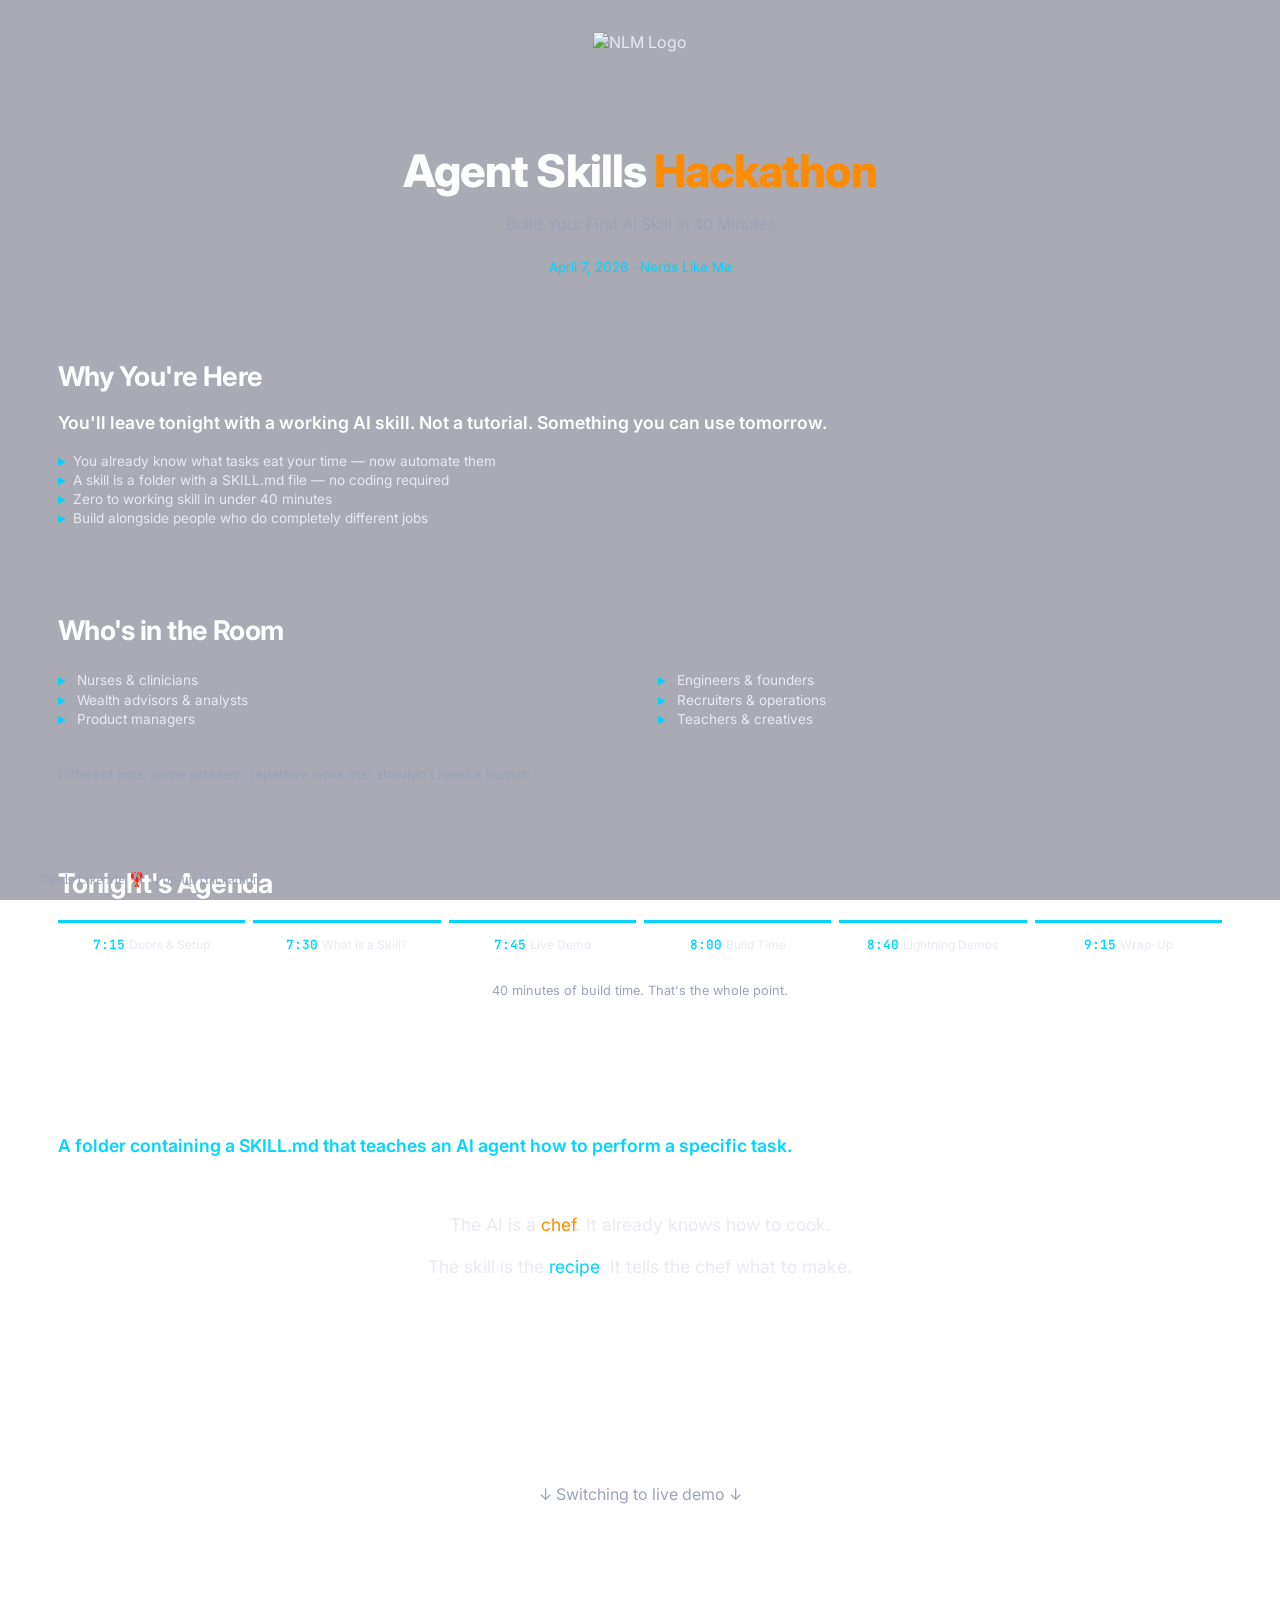
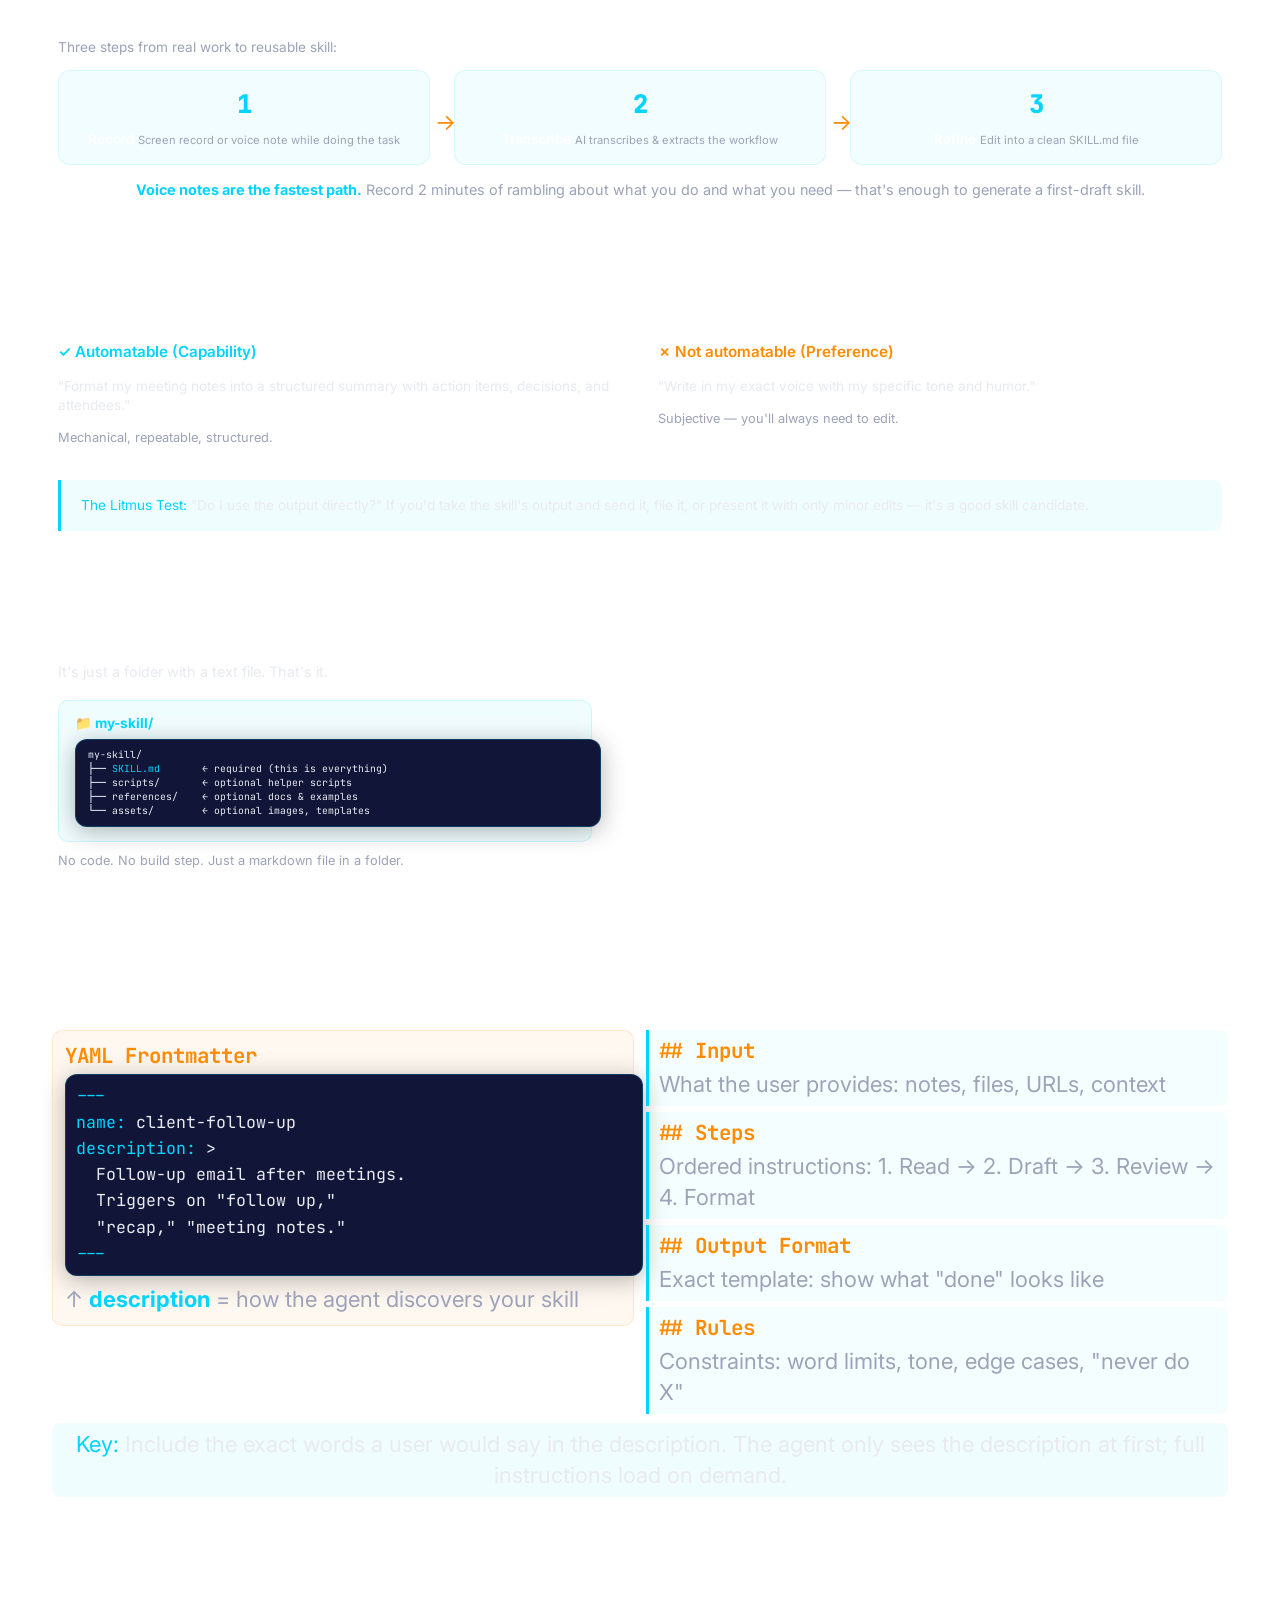
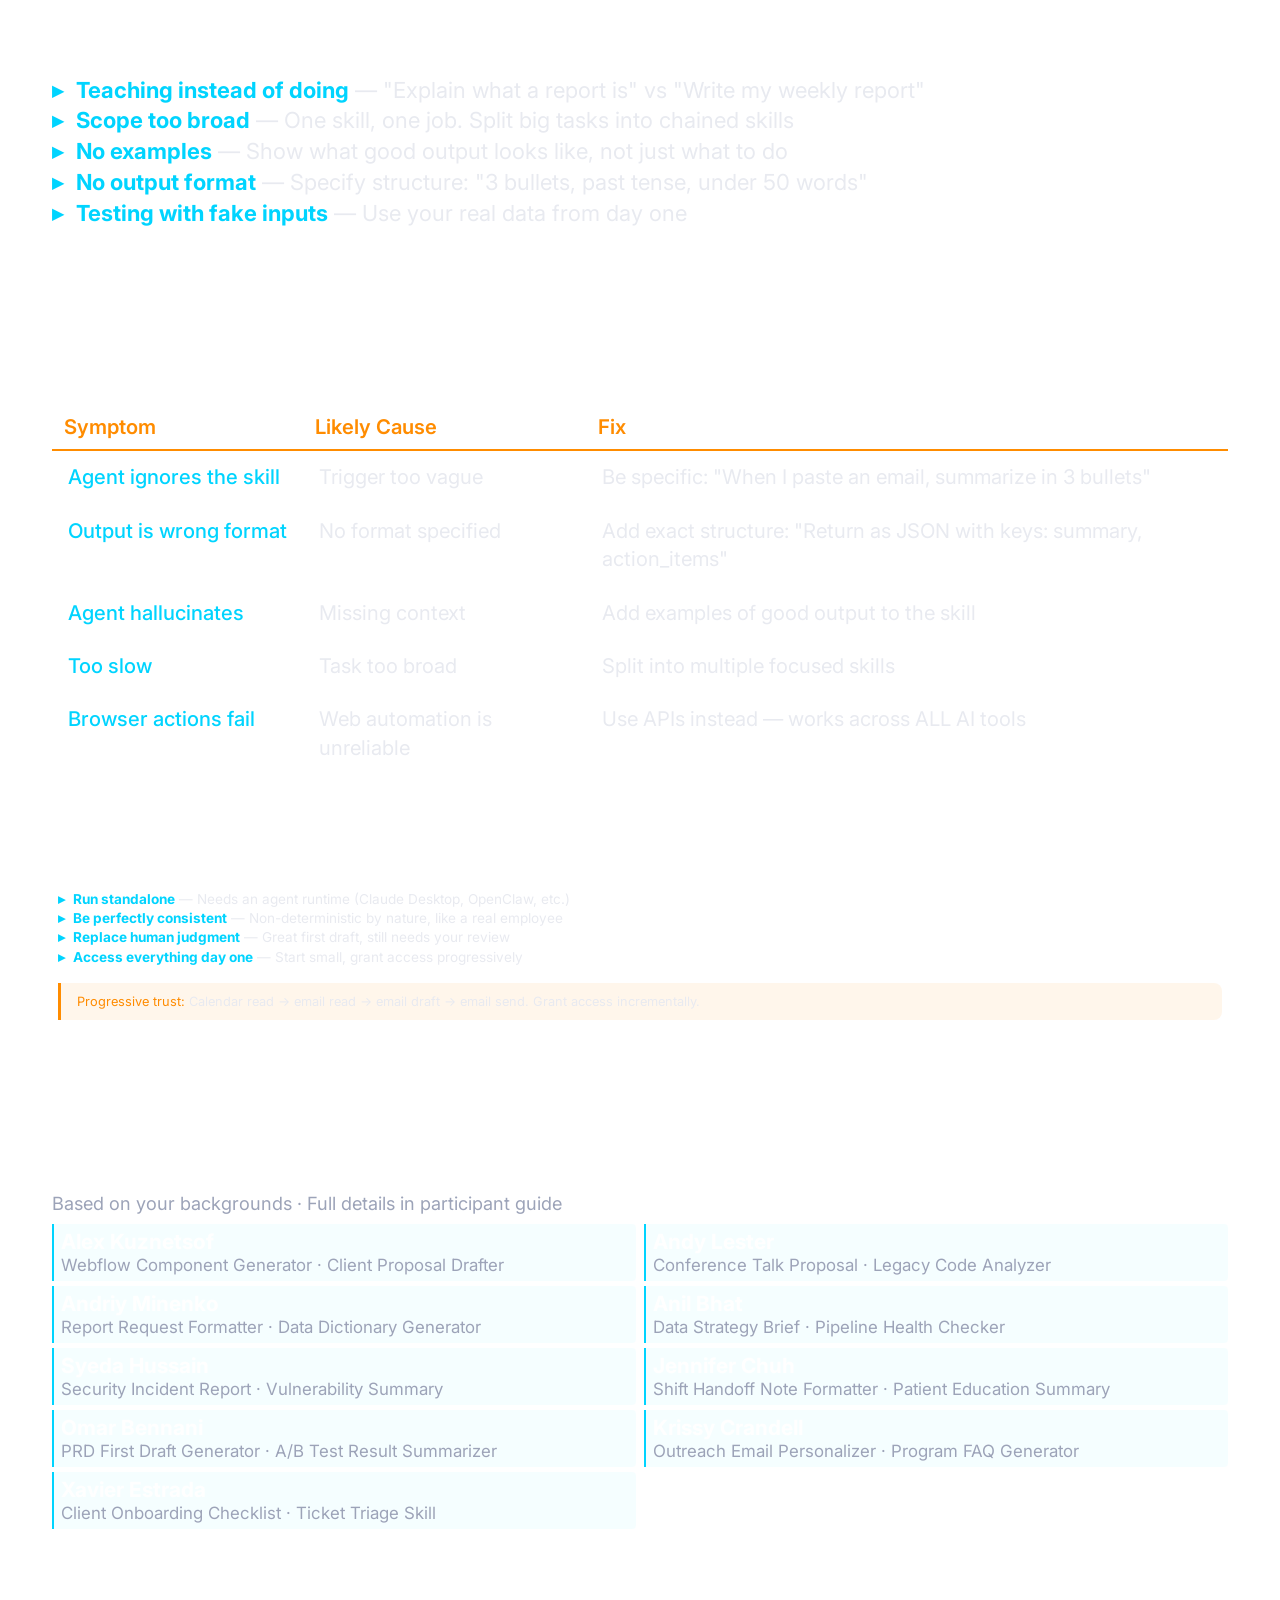
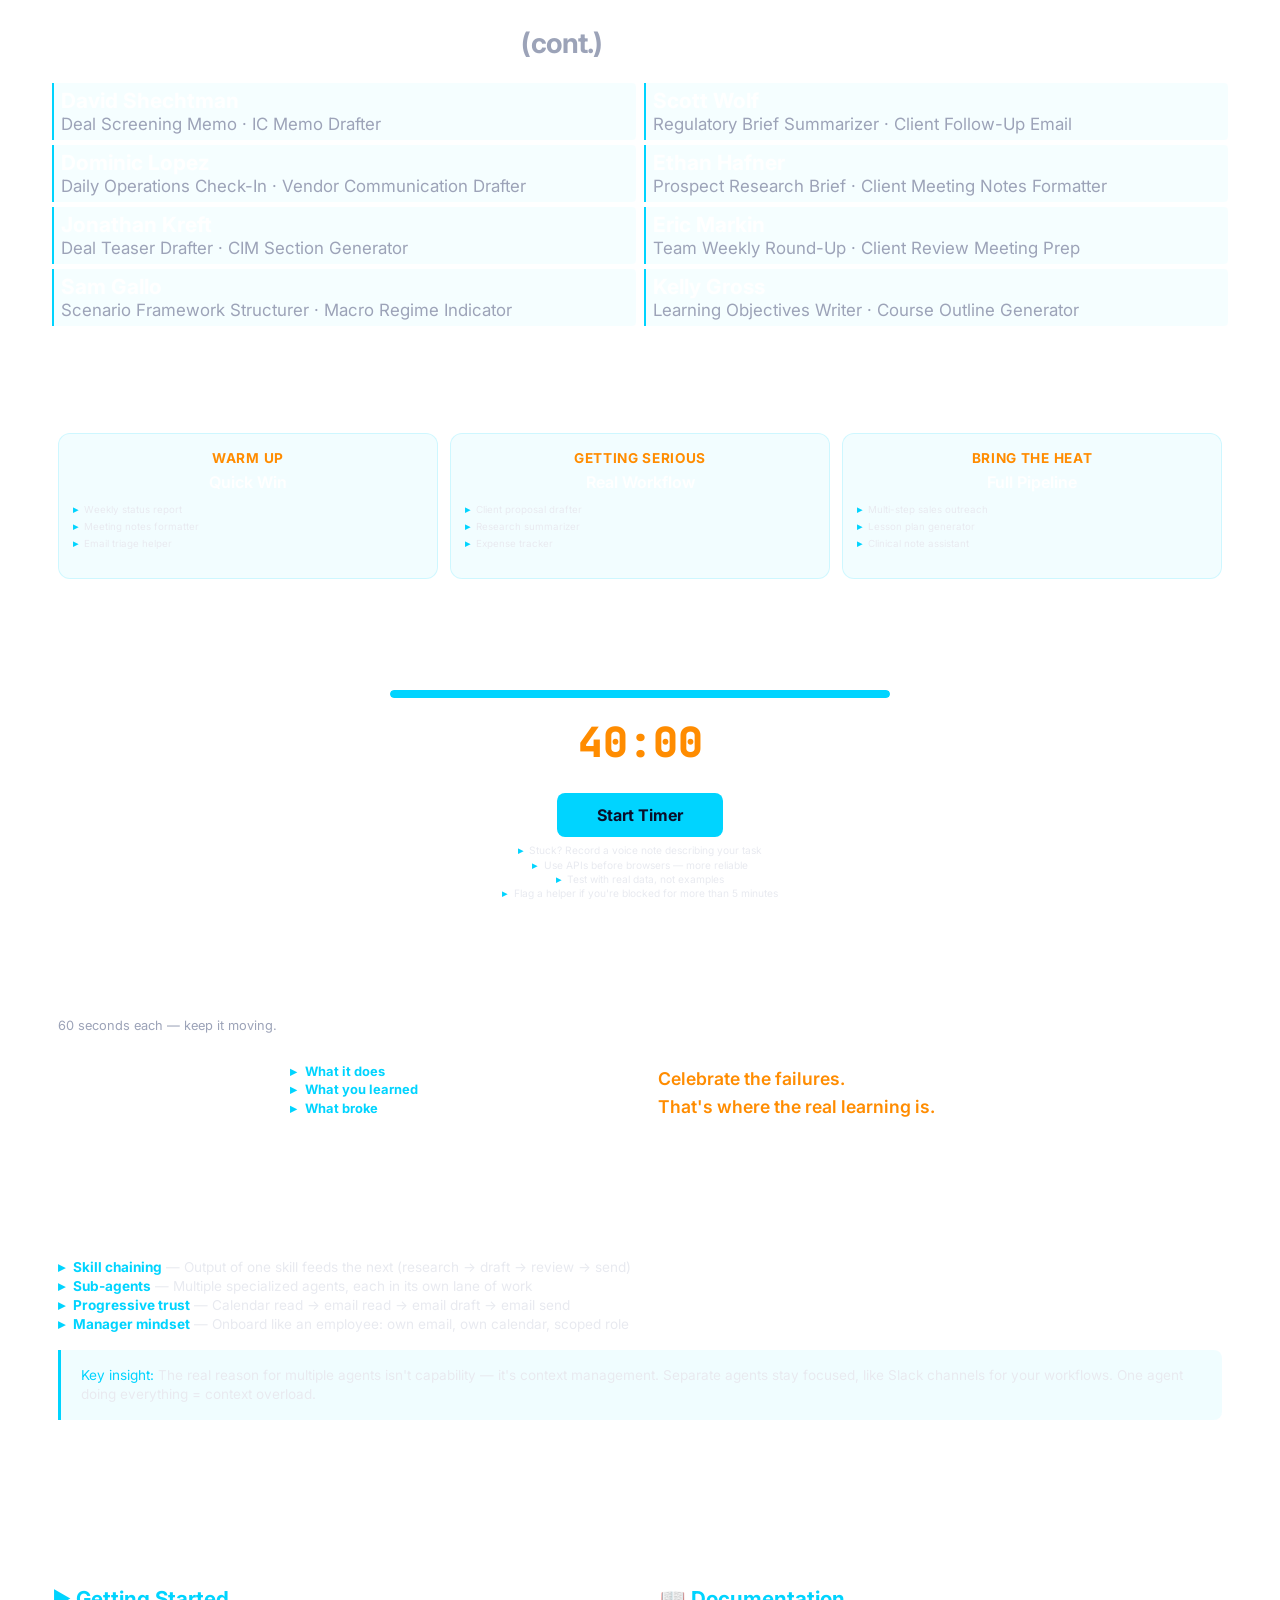
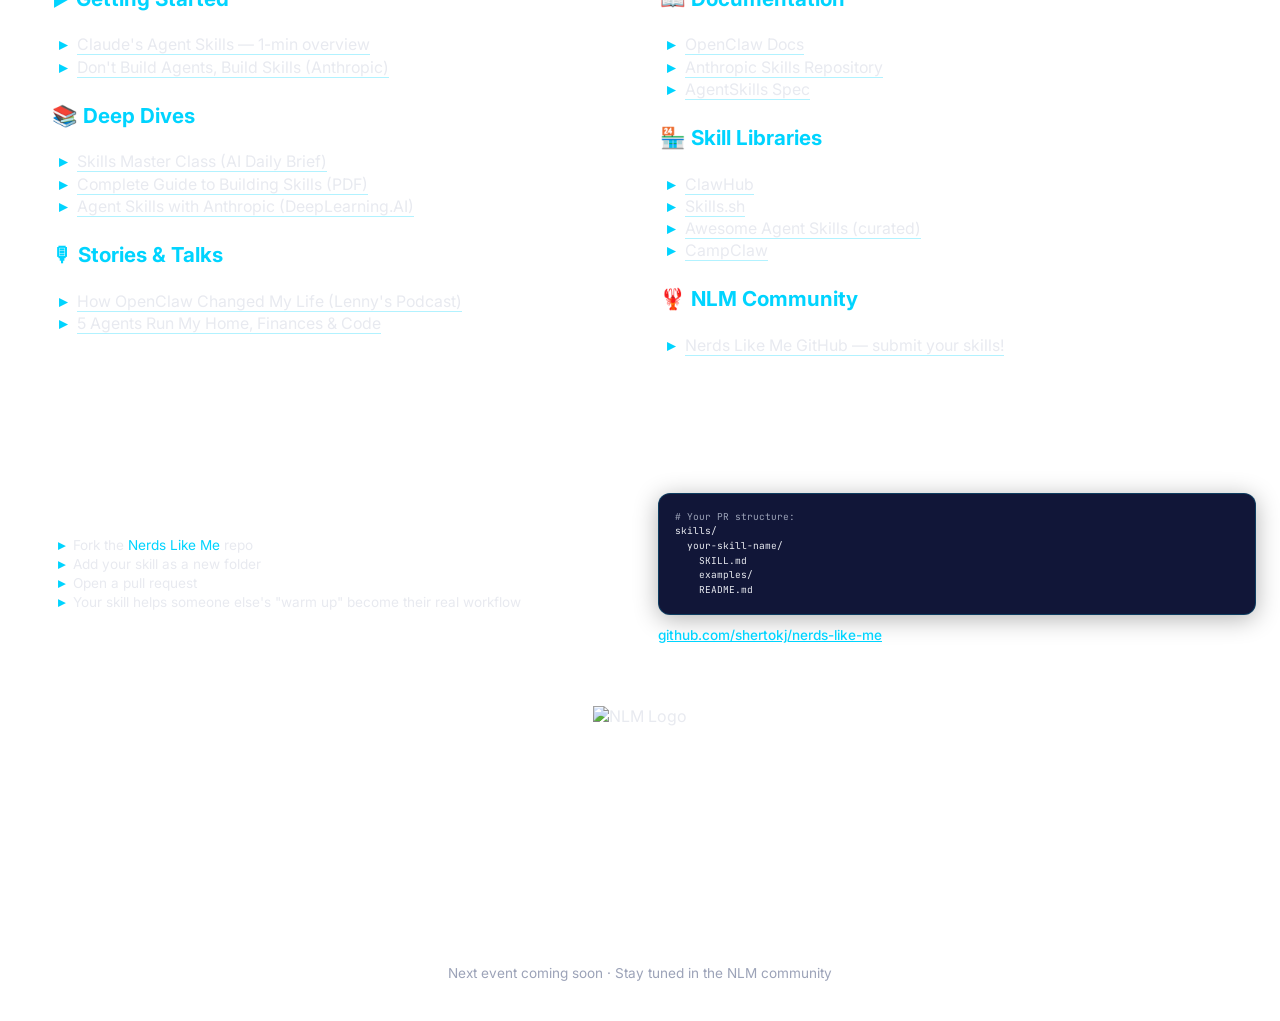
==== commit 5a484460: "Video bg on all slides: flowing title/closing, paused+dimmed content" ====
--- a/hackathon/deck/index.html
+++ b/hackathon/deck/index.html
@@ -9,6 +9,23 @@
 <link rel="stylesheet" href="https://cdnjs.cloudflare.com/ajax/libs/reveal.js/5.1.0/reveal.min.css">
 <link rel="stylesheet" href="https://cdnjs.cloudflare.com/ajax/libs/reveal.js/5.1.0/theme/black.min.css">
 <style>
+/* Override Reveal.js black theme CSS variables */
+:root {
+  --r-background-color: transparent;
+  --r-main-font: 'Inter', -apple-system, BlinkMacSystemFont, 'Segoe UI', Roboto, sans-serif;
+  --r-main-font-size: 36px;
+  --r-main-color: #e8eaf0;
+  --r-heading-font: 'Inter', -apple-system, BlinkMacSystemFont, 'Segoe UI', Roboto, sans-serif;
+  --r-heading-text-transform: none;
+  --r-heading-letter-spacing: -0.02em;
+  --r-heading-color: #ffffff;
+  --r-heading-font-weight: 700;
+  --r-code-font: 'JetBrains Mono', 'SF Mono', 'Fira Code', Consolas, monospace;
+  --r-link-color: #00d4ff;
+  --r-link-color-dark: #009ec7;
+  --r-link-color-hover: #33ddff;
+}
+
 .video-slide h1,
 .video-slide h2,
 .video-slide h3 {
@@ -30,69 +47,15 @@
 }
 
 .reveal-viewport {
-  background: var(--navy);
-  position: relative;
-  overflow: hidden;
-}
-
-/* Global video background for all slides */
-.reveal-viewport::before {
-  content: '';
-  position: fixed;
-  top: 0;
-  left: 0;
-  width: 100%;
-  height: 100%;
-  z-index: 0;
-  pointer-events: none;
-  background: linear-gradient(135deg, #0a0e29 0%, #111638 40%, #0d1225 70%, #0a0e29 100%);
-  animation: bgShift 20s ease-in-out infinite alternate;
-}
-
-@keyframes bgShift {
-  0% { background-position: 0% 0%; }
-  100% { background-position: 100% 100%; }
-}
-
-/* Static animated grain texture overlay */
-.reveal-viewport::after {
-  content: '';
-  position: fixed;
-  top: -50%;
-  left: -50%;
-  width: 200%;
-  height: 200%;
-  z-index: 0;
-  pointer-events: none;
-  opacity: 0.03;
-  background-image: url("data:image/svg+xml,%3Csvg viewBox='0 0 256 256' xmlns='http://www.w3.org/2000/svg'%3E%3Cfilter id='noise'%3E%3CfeTurbulence type='fractalNoise' baseFrequency='0.9' numOctaves='4' stitchTiles='stitch'/%3E%3C/filter%3E%3Crect width='100%25' height='100%25' filter='url(%23noise)'/%3E%3C/svg%3E");
-  animation: grainDrift 8s steps(10) infinite;
-}
-
-@keyframes grainDrift {
-  0% { transform: translate(0, 0); }
-  10% { transform: translate(-5%, -10%); }
-  20% { transform: translate(-15%, 5%); }
-  30% { transform: translate(7%, -25%); }
-  40% { transform: translate(-5%, 25%); }
-  50% { transform: translate(-15%, 10%); }
-  60% { transform: translate(15%, 0%); }
-  70% { transform: translate(0%, 15%); }
-  80% { transform: translate(3%, 35%); }
-  90% { transform: translate(-10%, 10%); }
-  100% { transform: translate(0, 0); }
-}
-
-/* Ensure slides render above viewport pseudo-elements */
-.reveal .slides {
-  position: relative;
-  z-index: 1;
+  background: transparent;
 }
 
 .reveal {
   font-family: 'Inter', -apple-system, BlinkMacSystemFont, 'Segoe UI', Roboto, Oxygen, Ubuntu, sans-serif;
   font-weight: 400;
   color: var(--text);
+  position: relative;
+  z-index: 1;
 }
 
 .reveal .slides {
@@ -100,13 +63,13 @@
 }
 
 .reveal .slides section {
-  padding: 40px 60px;
+  padding: 24px 50px;
 }
 
 .reveal .slides section.dense {
-  padding: 32px 48px;
-  font-size: 28px;
-  line-height: 1.5;
+  padding: 20px 44px;
+  font-size: 26px;
+  line-height: 1.4;
 }
 
 .reveal h1, .reveal h2, .reveal h3 {
@@ -118,13 +81,12 @@
 }
 
 .reveal h1 { font-size: 2.8em; line-height: 1.1; margin-bottom: 0.4em; }
-.reveal h2 { font-size: 2em; line-height: 1.2; margin-bottom: 0.5em; }
+.reveal h2 { font-size: 1.7em; line-height: 1.2; margin-bottom: 0.3em; }
 .reveal h3 { font-size: 1.4em; margin-bottom: 0.4em; }
 
 .reveal p, .reveal li {
-  font-size: 0.9em;
-  line-height: 1.6;
-  min-height: 1.6em;
+  font-size: 0.85em;
+  line-height: 1.4;
 }
 
 .reveal ul { list-style: none; padding-left: 0; }
@@ -156,9 +118,9 @@
   background: var(--navy-light) !important;
   border: 1px solid rgba(0, 212, 255, 0.2) !important;
   border-radius: 12px !important;
-  padding: 24px !important;
-  font-size: 0.75em !important;
-  line-height: 1.5 !important;
+  padding: 16px !important;
+  font-size: 0.7em !important;
+  line-height: 1.4 !important;
   box-shadow: 0 4px 24px rgba(0,0,0,0.3) !important;
   width: 100% !important;
 }
@@ -198,27 +160,27 @@
 }
 
 .title-slide h1 {
-  font-size: 3.2em;
+  font-size: 2.8em;
   font-weight: 800;
 }
 
 .title-slide .subtitle {
-  font-size: 1.2em;
+  font-size: 1em;
   color: var(--text-muted);
-  margin-top: -0.2em;
+  margin-top: -0.1em;
 }
 
 .title-slide .event-meta {
-  margin-top: 1em;
-  font-size: 1em;
+  margin-top: 0.5em;
+  font-size: 0.85em;
   color: var(--cyan);
 }
 
 .title-logo {
   width: auto;
-  height: 80px;
+  height: 70px;
   max-width: 400px;
-  margin-bottom: 0.8em;
+  margin-bottom: 0.5em;
 }
 
 /* Center helper */
@@ -229,7 +191,7 @@
 .two-col {
   display: grid;
   grid-template-columns: 1fr 1fr;
-  gap: 24px 48px;
+  gap: 12px 36px;
 }
 
 .two-col .col { margin: 0; }
@@ -239,14 +201,14 @@
   display: flex;
   justify-content: space-between;
   align-items: flex-start;
-  margin: 2em 0;
-  gap: 12px;
+  margin: 1.2em 0;
+  gap: 8px;
 }
 
 .timeline-item {
   flex: 1;
   text-align: center;
-  padding: 16px 8px;
+  padding: 10px 6px;
   border-top: 3px solid var(--cyan);
   position: relative;
 }
@@ -268,15 +230,15 @@
 .tiers {
   display: grid;
   grid-template-columns: repeat(3, 1fr);
-  gap: 20px;
-  margin-top: 1em;
+  gap: 12px;
+  margin-top: 0.5em;
 }
 
 .tier {
   background: rgba(0, 212, 255, 0.05);
   border: 1px solid rgba(0, 212, 255, 0.15);
   border-radius: 12px;
-  padding: 24px 20px;
+  padding: 16px 14px;
   text-align: center;
 }
 
@@ -369,15 +331,15 @@
 .steps {
   display: flex;
   justify-content: center;
-  gap: 32px;
-  margin: 1.5em 0;
+  gap: 24px;
+  margin: 0.8em 0;
 }
 
 .step {
   position: relative;
   flex: 1;
   text-align: center;
-  padding: 24px 16px;
+  padding: 16px 12px;
   background: rgba(0, 212, 255, 0.05);
   border-radius: 12px;
   border: 1px solid rgba(0, 212, 255, 0.12);
@@ -478,9 +440,9 @@
 /* Closing */
 .closing-logo {
   width: auto;
-  height: 80px;
+  height: 70px;
   max-width: 320px;
-  margin-bottom: 0.5em;
+  margin-bottom: 0.3em;
 }
 
 /* Annotations in code */
@@ -523,9 +485,9 @@
 .lightning-cols {
   display: grid;
   grid-template-columns: 1fr 1fr;
-  gap: 24px 48px;
+  gap: 12px 36px;
   max-width: 700px;
-  margin: 1.5em auto 0;
+  margin: 0.8em auto 0;
   text-align: left;
 }
 
@@ -569,14 +531,14 @@
 .anatomy-grid {
   display: grid;
   grid-template-columns: 1fr 1fr;
-  gap: 20px;
-  margin-top: 0.8em;
+  gap: 12px;
+  margin-top: 0.4em;
 }
 
 .anatomy-left, .anatomy-right {
   display: flex;
   flex-direction: column;
-  gap: 12px;
+  gap: 6px;
 }
 
 .anatomy-folder {
@@ -594,8 +556,8 @@
 }
 
 .anatomy-tree {
-  font-size: 0.65em !important;
-  line-height: 1.5 !important;
+  font-size: 0.72em !important;
+  line-height: 1.4 !important;
   padding: 8px 12px !important;
   margin: 0 !important;
 }
@@ -604,7 +566,7 @@
   background: rgba(255, 140, 0, 0.06);
   border: 1px solid rgba(255, 140, 0, 0.15);
   border-radius: 10px;
-  padding: 14px 16px;
+  padding: 10px 12px;
 }
 
 .anatomy-section-label {
@@ -616,9 +578,9 @@
 }
 
 .anatomy-code-sm {
-  font-size: 0.6em !important;
-  line-height: 1.4 !important;
-  padding: 10px 12px !important;
+  font-size: 0.75em !important;
+  line-height: 1.35 !important;
+  padding: 8px 10px !important;
   margin: 0 !important;
 }
 
@@ -632,7 +594,7 @@
   background: rgba(0, 212, 255, 0.04);
   border-left: 3px solid var(--cyan);
   border-radius: 0 8px 8px 0;
-  padding: 10px 14px;
+  padding: 6px 10px;
 }
 
 .anatomy-body-desc {
@@ -644,9 +606,9 @@
 
 .anatomy-bottom-callout {
   text-align: center;
-  font-size: 0.75em;
-  margin-top: 0.8em;
-  padding: 10px 16px;
+  font-size: 0.7em;
+  margin-top: 0.4em;
+  padding: 6px 12px;
   background: rgba(0, 212, 255, 0.06);
   border-radius: 8px;
 }
@@ -686,7 +648,7 @@
 
 /* Timer enhancements */
 .timer-container {
-  margin: 0.5em auto;
+  margin: 0.3em auto;
 }
 
 .timer-progress-track {
@@ -708,7 +670,7 @@
 }
 
 .build-timer {
-  font-size: 3.2em;
+  font-size: 2.6em;
   transition: font-size 0.5s ease, color 0.5s ease;
 }
 
@@ -770,48 +732,21 @@
   .lightning-format { flex-direction: column; align-items: center; gap: 12px; }
 }
 
-/* Video background for title/closing slides */
-.video-slide {
-  position: relative;
-  overflow: hidden;
-}
-
-.video-slide video {
-  position: absolute;
-  top: 50%;
-  left: 50%;
-  min-width: 100%;
-  min-height: 100%;
-  width: auto;
-  height: auto;
-  transform: translate(-50%, -50%);
-  object-fit: cover;
-  z-index: -2;
-}
-
-.video-slide::after {
-  content: '';
-  position: absolute;
-  top: 0;
-  left: 0;
-  right: 0;
-  bottom: 0;
-  background: rgba(10, 14, 41, 0.55);
-  z-index: -1;
-}
+/* Video bg is now a fixed viewport element; overlay controlled by JS */
 </style>
 </head>
 <body>
 
+<div id="bg-video-container" style="position:fixed;top:0;left:0;width:100%;height:100%;z-index:0;overflow:hidden;pointer-events:none;">
+  <video id="bg-video" src="bg-video.mp4" autoplay loop muted playsinline style="width:100%;height:100%;object-fit:cover;"></video>
+  <div id="bg-overlay" style="position:absolute;top:0;left:0;width:100%;height:100%;background:rgba(10,14,41,0.35);transition:background 0.8s ease;"></div>
+</div>
 <div class="reveal">
 <div class="slides">
 
 <!-- ==================== SLIDE 1: Title ==================== -->
 <section data-notes="Welcome everyone. Set the tone: this is hands-on, not lecture. You'll leave tonight with a working AI skill. NLM is about building in public together.">
-  <div class="title-slide video-slide">
-    <video autoplay muted loop playsinline>
-      <source src="bg-video.mp4" type="video/mp4">
-    </video>
+  <div class="title-slide">
     <img src="nlm-logo.png" class="title-logo" alt="NLM Logo">
     <h1>Agent Skills <span class="secondary">Hackathon</span></h1>
     <p class="subtitle">Build Your First AI Skill in 40 Minutes</p>
@@ -822,7 +757,7 @@
 <!-- ==================== SLIDE 2: Why You're Here ==================== -->
 <section data-notes="Set expectations. This isn't about AI hype — it's about practical automation. Everyone has repetitive parts of their job. Tonight we build skills to handle them. The bar is low: 10 lines of markdown.">
   <h2>Why You're Here</h2>
-  <p style="font-size:1.3em; color:var(--white); font-weight:600; margin-bottom:0.8em;">You'll leave tonight with a working AI skill. Not a tutorial. Something you can use tomorrow.</p>
+  <p style="font-size:1.1em; color:var(--white); font-weight:600; margin-bottom:0.5em;">You'll leave tonight with a working AI skill. Not a tutorial. Something you can use tomorrow.</p>
   <ul>
     <li>You already know what tasks eat your time — now automate them</li>
     <li>A skill is a folder with a SKILL.md file — no coding required</li>
@@ -888,18 +823,18 @@
 <!-- ==================== SLIDE 5: What is an AI Skill? ==================== -->
 <section data-notes="The chef/recipe analogy is key. The AI is the chef — it already knows HOW to cook. The skill is the recipe — it tells the chef WHAT to cook. Three principles to mention verbally: (1) Non-deterministic is normal — like a real employee, results vary slightly each time. (2) Force multiplier, not autonomous worker. (3) Build skills, not agents — skills are the scalable abstraction.">
   <h2>What is an AI Skill?</h2>
-  <p class="accent" style="font-size:1.3em; font-weight:600; margin-bottom:1.5em;">A folder containing a SKILL.md that teaches an AI agent how to perform a specific task.</p>
-  <div class="centered" style="margin-top:1.5em;">
-    <p style="font-size:1.2em; color:var(--white); font-weight:600;">Think of it like…</p>
-    <p style="font-size:1.3em; margin-top:0.8em;">The AI is a <span class="orange">chef</span>. It already knows how to cook.</p>
-    <p style="font-size:1.3em; margin-top:0.6em;">The skill is the <span class="accent">recipe</span>. It tells the chef what to make.</p>
+  <p class="accent" style="font-size:1.1em; font-weight:600; margin-bottom:0.8em;">A folder containing a SKILL.md that teaches an AI agent how to perform a specific task.</p>
+  <div class="centered" style="margin-top:0.8em;">
+    <p style="font-size:1em; color:var(--white); font-weight:600;">Think of it like…</p>
+    <p style="font-size:1.1em; margin-top:0.5em;">The AI is a <span class="orange">chef</span>. It already knows how to cook.</p>
+    <p style="font-size:1.1em; margin-top:0.4em;">The skill is the <span class="accent">recipe</span>. It tells the chef what to make.</p>
   </div>
 </section>
 
 <!-- ==================== SLIDE 6: Live Demo ==================== -->
 <section data-notes="This is the money slide. Switch to live demo. Show a real skill being used end-to-end. Keep it under 5 minutes. The goal is to make it feel tangible — not magic, just clear instructions in markdown.">
   <div class="centered">
-    <h2 style="margin-top:2em;">Live Demo</h2>
+    <h2 style="margin-top:1em;">Live Demo</h2>
     <p style="font-size:1.4em; color:var(--white); font-weight:500;">Watch a skill get built and used in real time.</p>
     <p class="muted" style="font-size:1em; margin-top:1.5em;">↓ Switching to live demo ↓</p>
   </div>
@@ -934,12 +869,12 @@
   <h2>Capabilities vs. Preferences</h2>
   <div class="two-col">
     <div class="col">
-      <p style="font-size:1.1em; color:var(--cyan); font-weight:600;">✓ Automatable (Capability)</p>
+      <p style="font-size:0.95em; color:var(--cyan); font-weight:600;">✓ Automatable (Capability)</p>
       <p>"Format my meeting notes into a structured summary with action items, decisions, and attendees."</p>
       <p class="muted" style="font-size:0.8em;">Mechanical, repeatable, structured.</p>
     </div>
     <div class="col">
-      <p style="font-size:1.1em; color:var(--orange); font-weight:600;">✗ Not automatable (Preference)</p>
+      <p style="font-size:0.95em; color:var(--orange); font-weight:600;">✗ Not automatable (Preference)</p>
       <p>"Write in my exact voice with my specific tone and humor."</p>
       <p class="muted" style="font-size:0.8em;">Subjective — you'll always need to edit.</p>
     </div>
@@ -961,7 +896,7 @@
 ├── references/    ← optional docs & examples
 └── assets/        ← optional images, templates</code></pre>
   </div>
-  <p style="margin-top:1.5em; font-size:0.85em; color:var(--text-muted);">No code. No build step. No package.json. Just a markdown file in a folder.</p>
+  <p style="margin-top:0.8em; font-size:0.8em; color:var(--text-muted);">No code. No build step. Just a markdown file in a folder.</p>
 </section>
 
 <!-- ==================== SLIDE 9b: Inside SKILL.md ==================== -->
@@ -1041,8 +976,8 @@
     <li><strong>Replace human judgment</strong> — Great first draft, still needs your review</li>
     <li><strong>Access everything day one</strong> — Start small, grant access progressively</li>
   </ul>
-  <p style="margin-top:1.5em; padding:16px 20px; background:rgba(255,140,0,0.08); border-left:3px solid var(--orange); border-radius:0 8px 8px 0; font-size:0.85em;">
-    <span class="secondary">Progressive trust:</span> Calendar read → email read → email draft → email send. Onboard like an employee — grant access incrementally as it proves reliable.
+  <p style="margin-top:0.8em; padding:10px 16px; background:rgba(255,140,0,0.08); border-left:3px solid var(--orange); border-radius:0 8px 8px 0; font-size:0.8em;">
+    <span class="secondary">Progressive trust:</span> Calendar read → email read → email draft → email send. Grant access incrementally.
   </p>
 </section>
 
@@ -1123,7 +1058,7 @@
       <div class="build-timer" id="timer-display">40:00</div>
       <button class="timer-btn" id="timer-btn" onclick="startTimer()">Start Timer</button>
     </div>
-    <ul style="text-align:left; max-width:600px; margin:1em auto 0; font-size:0.85em;">
+    <ul style="text-align:left; max-width:600px; margin:0.5em auto 0; font-size:0.75em;">
       <li>Stuck? Record a voice note describing your task</li>
       <li>Use APIs before browsers — more reliable</li>
       <li>Test with real data, not examples</li>
@@ -1135,7 +1070,7 @@
 <!-- ==================== SLIDE 16: Lightning Demos ==================== -->
 <section data-notes="Each person gets 60 seconds. Format: what it does, what you learned, what broke. Keep it moving. Celebrate failures — that's where the learning is.">
   <h2>Lightning Demos</h2>
-  <p class="muted" style="font-size:0.9em; margin-bottom:1em;">60 seconds each — keep it moving.</p>
+  <p class="muted" style="font-size:0.8em; margin-bottom:0.5em;">60 seconds each — keep it moving.</p>
   <div class="lightning-cols">
     <div class="col">
       <ul style="font-size:0.95em;">
@@ -1217,7 +1152,7 @@
   <h2>Share Your Skill</h2>
   <div class="two-col">
     <div class="col">
-      <p style="font-size:1.1em; color:var(--white); font-weight:500; margin-bottom:0.8em;">Build it tonight. Share it tomorrow.</p>
+      <p style="font-size:0.95em; color:var(--white); font-weight:500; margin-bottom:0.4em;">Build it tonight. Share it tomorrow.</p>
       <ul>
         <li>Fork the <span class="accent">Nerds Like Me</span> repo</li>
         <li>Add your skill as a new folder</li>
@@ -1241,10 +1176,7 @@
 
 <!-- ==================== SLIDE 20: Thank You ==================== -->
 <section data-notes="Thank everyone for showing up. Remind them: the Discord / GitHub is where the community continues. Next event TBD — stay tuned.">
-  <div class="title-slide video-slide">
-    <video autoplay muted loop playsinline>
-      <source src="bg-video.mp4" type="video/mp4">
-    </video>
+  <div class="title-slide">
     <img src="nlm-logo.png" class="closing-logo" alt="NLM Logo">
     <h1>Thank You</h1>
     <p style="font-size:1.2em; color:var(--white);">Go build something useful.</p>
@@ -1288,6 +1220,30 @@
 
 // Initialize counter on load
 document.getElementById('slide-counter').textContent = '1 / ' + Reveal.getTotalSlides();
+
+// Video background: play on title/closing, pause + dim on content slides
+(function() {
+  const bgVideo = document.getElementById('bg-video');
+  const bgOverlay = document.getElementById('bg-overlay');
+
+  function updateVideoState(slideIndex) {
+    const isContentSlide = slideIndex > 0 && slideIndex < 21;
+    if (isContentSlide) {
+      bgVideo.pause();
+      bgOverlay.style.background = 'rgba(10, 14, 41, 0.82)';
+    } else {
+      bgVideo.play();
+      bgOverlay.style.background = 'rgba(10, 14, 41, 0.35)';
+    }
+  }
+
+  // Set initial state (slide 0 = title)
+  updateVideoState(0);
+
+  Reveal.on('slidechanged', function(event) {
+    updateVideoState(event.indexh);
+  });
+})();
 
 // Build Timer
 let timerInterval = null;
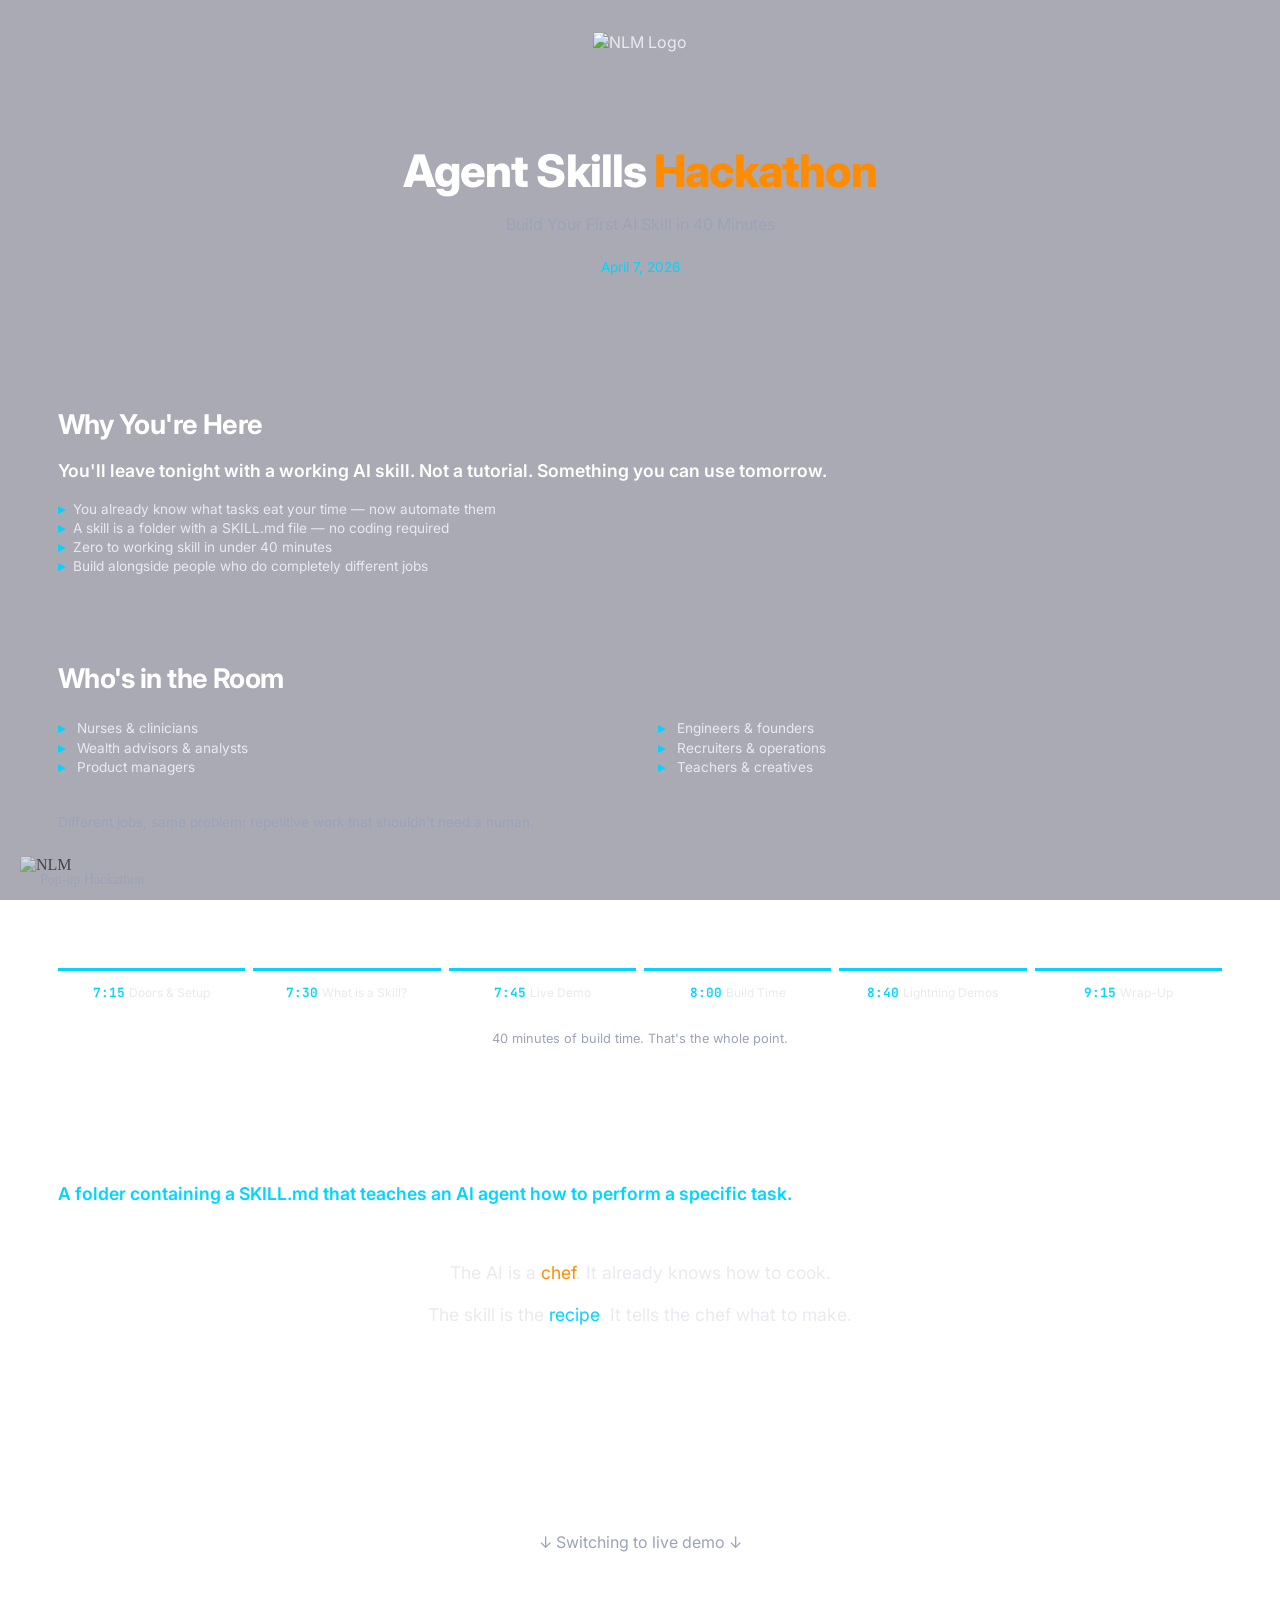
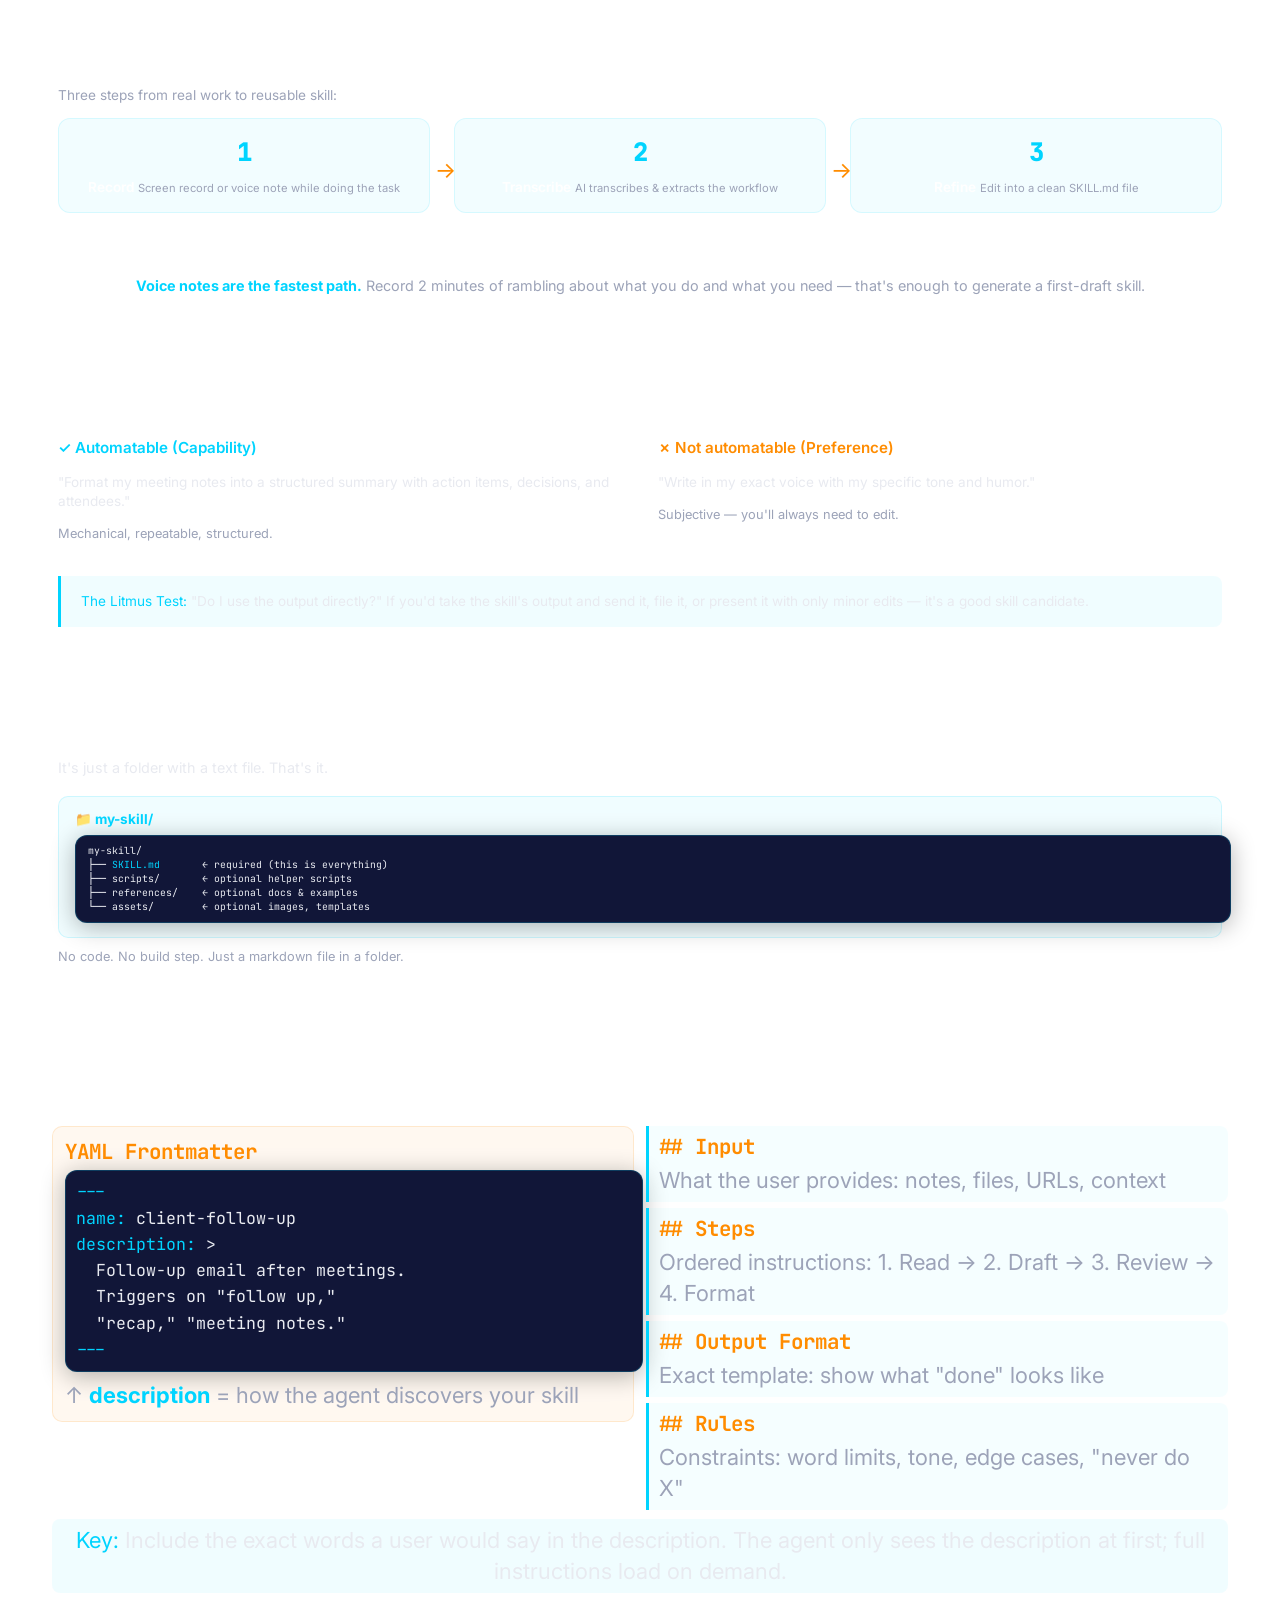
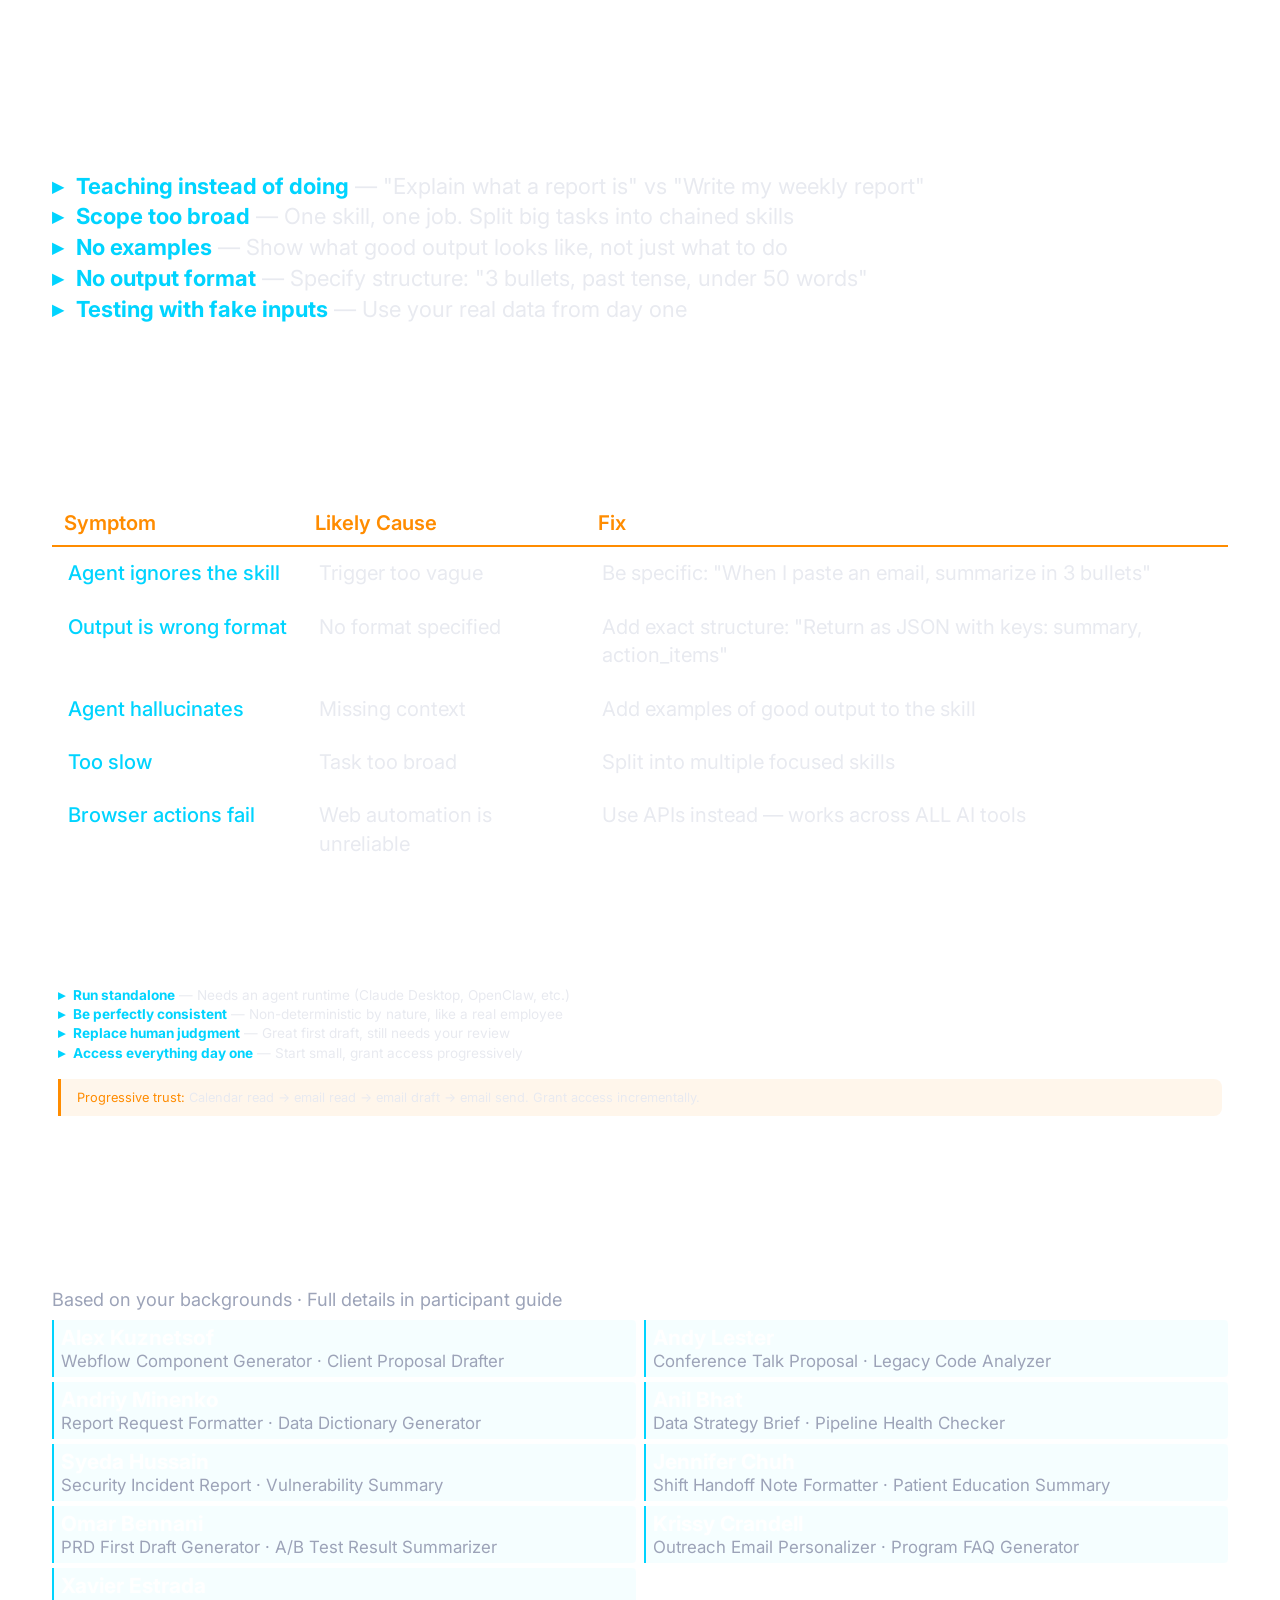
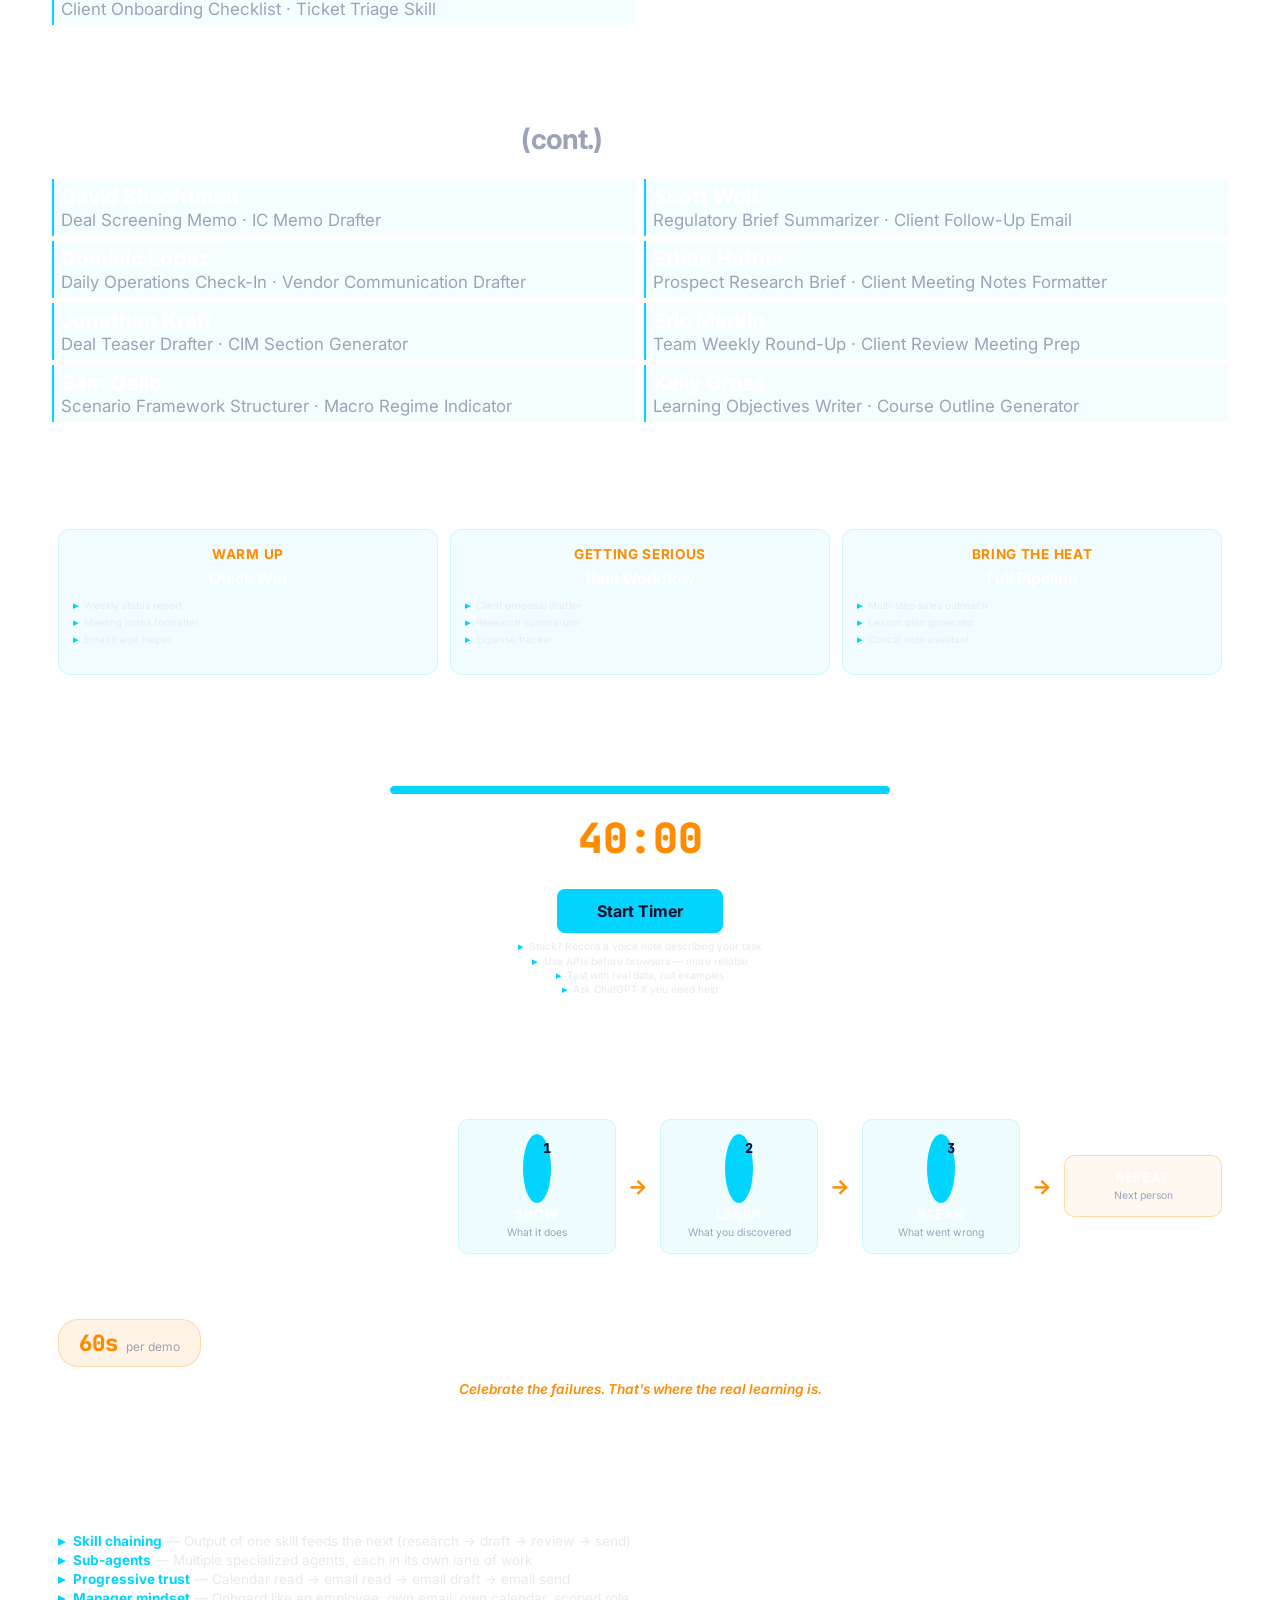
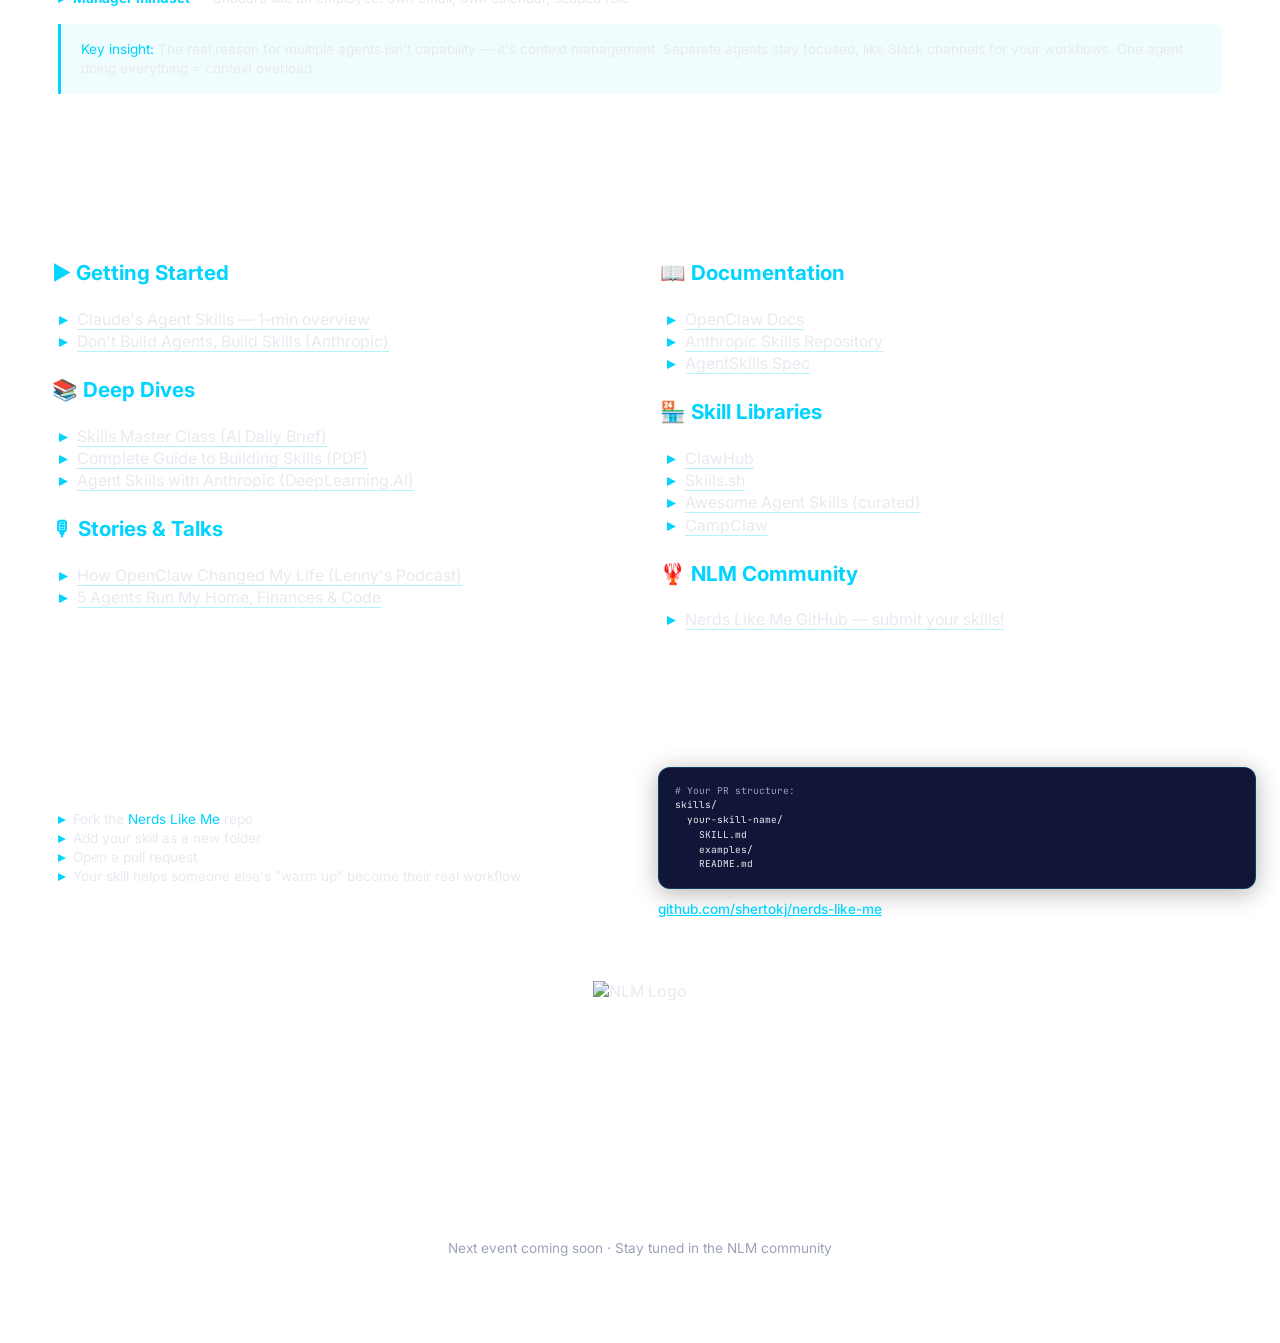
==== commit d71bbecd: "Title to bottom, replace helper text with ChatGPT, logo bottom-left" ====
--- a/hackathon/deck/index.html
+++ b/hackathon/deck/index.html
@@ -155,7 +155,7 @@
   display: flex !important;
   flex-direction: column;
   align-items: center;
-  justify-content: center;
+  justify-content: flex-end; padding-bottom: 3em;
   text-align: center !important;
 }
 
@@ -330,7 +330,7 @@
 /* Steps visual */
 .steps {
   display: flex;
-  justify-content: center;
+  justify-content: flex-end; padding-bottom: 3em;
   gap: 24px;
   margin: 0.8em 0;
 }
@@ -481,7 +481,99 @@
   line-height: 1.3;
 }
 
-/* Lightning demo format fix */
+
+/* Lightning Demos - redesigned */
+.lightning-flow {
+  display: flex;
+  align-items: center;
+  justify-content: flex-end; padding-bottom: 3em;
+  gap: 12px;
+  margin: 1.2em 0 0.8em;
+}
+
+.lightning-step {
+  display: flex;
+  flex-direction: column;
+  align-items: center;
+  gap: 4px;
+  padding: 14px 18px;
+  background: rgba(0, 212, 255, 0.06);
+  border: 1px solid rgba(0, 212, 255, 0.15);
+  border-radius: 10px;
+  min-width: 120px;
+}
+
+.lightning-repeat {
+  border-color: rgba(255, 140, 0, 0.3);
+  background: rgba(255, 140, 0, 0.06);
+}
+
+.ls-num {
+  display: inline-flex;
+  align-items: center;
+  justify-content: flex-end; padding-bottom: 3em;
+  width: 28px;
+  height: 28px;
+  background: var(--cyan);
+  color: var(--navy);
+  font-weight: 800;
+  font-size: 0.85em;
+  border-radius: 50%;
+  font-family: 'JetBrains Mono', monospace;
+}
+
+.ls-label {
+  font-size: 0.8em;
+  font-weight: 700;
+  color: var(--white);
+  letter-spacing: 0.04em;
+}
+
+.ls-desc {
+  font-size: 0.65em;
+  color: var(--text-muted);
+}
+
+.ls-arrow {
+  color: var(--orange);
+  font-size: 1.3em;
+  font-weight: 700;
+}
+
+.lightning-timer-badge {
+  display: inline-flex;
+  align-items: baseline;
+  gap: 8px;
+  padding: 8px 20px;
+  background: rgba(255, 140, 0, 0.1);
+  border: 1px solid rgba(255, 140, 0, 0.25);
+  border-radius: 20px;
+  margin: 0.3em auto;
+  text-align: center;
+}
+
+.ltb-time {
+  font-family: 'JetBrains Mono', monospace;
+  font-size: 1.4em;
+  font-weight: 800;
+  color: var(--orange);
+}
+
+.ltb-label {
+  font-size: 0.75em;
+  color: var(--text-muted);
+}
+
+.lightning-callout {
+  text-align: center;
+  font-size: 1.05em;
+  color: var(--orange);
+  font-weight: 600;
+  margin-top: 0.6em;
+  font-style: italic;
+}
+
+/* Lightning demo format fix (kept for backward compat) */
 .lightning-cols {
   display: grid;
   grid-template-columns: 1fr 1fr;
@@ -693,7 +785,7 @@
 /* Lightning demo format */
 .lightning-format {
   display: flex;
-  justify-content: center;
+  justify-content: flex-end; padding-bottom: 3em;
   gap: 40px;
 }
 
@@ -710,7 +802,7 @@
 .lightning-num {
   display: inline-flex;
   align-items: center;
-  justify-content: center;
+  justify-content: flex-end; padding-bottom: 3em;
   width: 32px;
   height: 32px;
   background: var(--cyan);
@@ -732,6 +824,20 @@
   .lightning-format { flex-direction: column; align-items: center; gap: 12px; }
 }
 
+
+/* NLM watermark logo on every slide */
+.nlm-watermark {
+  position: fixed;
+  bottom: 16px;
+  left: 20px;
+  height: 28px;
+  width: auto;
+  opacity: 0.6;
+  z-index: 50;
+  pointer-events: none;
+  transition: opacity 0.3s ease;
+}
+
 /* Video bg is now a fixed viewport element; overlay controlled by JS */
 </style>
 </head>
@@ -741,6 +847,7 @@
   <video id="bg-video" src="bg-video.mp4" autoplay loop muted playsinline style="width:100%;height:100%;object-fit:cover;"></video>
   <div id="bg-overlay" style="position:absolute;top:0;left:0;width:100%;height:100%;background:rgba(10,14,41,0.35);transition:background 0.8s ease;"></div>
 </div>
+<img src="nlm-logo.png" class="nlm-watermark" alt="NLM">
 <div class="reveal">
 <div class="slides">
 
@@ -750,7 +857,7 @@
     <img src="nlm-logo.png" class="title-logo" alt="NLM Logo">
     <h1>Agent Skills <span class="secondary">Hackathon</span></h1>
     <p class="subtitle">Build Your First AI Skill in 40 Minutes</p>
-    <p class="event-meta">April 7, 2026 · Nerds Like Me</p>
+    <p class="event-meta">April 7, 2026</p>
   </div>
 </section>
 
@@ -888,7 +995,7 @@
 <section data-notes="Show the folder tree. Emphasize: it's just a folder with a text file. That's it. No code, no build step.">
   <h2>Skill Folder Anatomy</h2>
   <p style="font-size:0.9em; margin-bottom:1.2em;">It's just a folder with a text file. That's it.</p>
-  <div class="anatomy-folder" style="max-width:500px;">
+  <div class="anatomy-folder">
     <div class="anatomy-folder-title">📁 my-skill/</div>
     <pre class="anatomy-tree"><code>my-skill/
 ├── <span class="accent">SKILL.md</span>       ← required (this is everything)
@@ -1062,7 +1169,7 @@
       <li>Stuck? Record a voice note describing your task</li>
       <li>Use APIs before browsers — more reliable</li>
       <li>Test with real data, not examples</li>
-      <li>Flag a helper if you're blocked for more than 5 minutes</li>
+      <li>Ask ChatGPT if you need help</li>
     </ul>
   </div>
 </section>
@@ -1070,19 +1177,35 @@
 <!-- ==================== SLIDE 16: Lightning Demos ==================== -->
 <section data-notes="Each person gets 60 seconds. Format: what it does, what you learned, what broke. Keep it moving. Celebrate failures — that's where the learning is.">
   <h2>Lightning Demos</h2>
-  <p class="muted" style="font-size:0.8em; margin-bottom:0.5em;">60 seconds each — keep it moving.</p>
-  <div class="lightning-cols">
-    <div class="col">
-      <ul style="font-size:0.95em;">
-        <li><strong>What it does</strong></li>
-        <li><strong>What you learned</strong></li>
-        <li><strong>What broke</strong></li>
-      </ul>
-    </div>
-    <div class="col">
-      <p style="font-size:1.1em; color:var(--orange); font-weight:600; line-height:1.6;">Celebrate the failures.<br>That's where the real learning is.</p>
-    </div>
-  </div>
+  <div class="lightning-flow">
+    <div class="lightning-step">
+      <span class="ls-num">1</span>
+      <span class="ls-label">SHOW</span>
+      <span class="ls-desc">What it does</span>
+    </div>
+    <span class="ls-arrow">→</span>
+    <div class="lightning-step">
+      <span class="ls-num">2</span>
+      <span class="ls-label">LEARN</span>
+      <span class="ls-desc">What you discovered</span>
+    </div>
+    <span class="ls-arrow">→</span>
+    <div class="lightning-step">
+      <span class="ls-num">3</span>
+      <span class="ls-label">BREAK</span>
+      <span class="ls-desc">What went wrong</span>
+    </div>
+    <span class="ls-arrow">→</span>
+    <div class="lightning-step lightning-repeat">
+      <span class="ls-label">REPEAT</span>
+      <span class="ls-desc">Next person</span>
+    </div>
+  </div>
+  <div class="lightning-timer-badge">
+    <span class="ltb-time">60s</span>
+    <span class="ltb-label">per demo</span>
+  </div>
+  <p class="lightning-callout">Celebrate the failures. That's where the real learning is.</p>
 </section>
 
 <!-- ==================== SLIDE 17: Beyond Tonight ==================== -->
@@ -1189,8 +1312,7 @@
 
 <!-- Footer -->
 <div class="slide-footer">
-  <span class="brand">Nerds Like Me 🦞 | Pop-up Hackathon</span>
-  <span id="slide-counter"></span>
+  <span class="brand">Pop-up Hackathon</span>
 </div>
 
 <script src="https://cdnjs.cloudflare.com/ajax/libs/reveal.js/5.1.0/reveal.min.js"></script>
@@ -1207,19 +1329,6 @@
   height: 700,
   margin: 0.06,
 });
-
-// Slide counter in footer
-Reveal.on('slidechanged', (event) => {
-  const counter = document.getElementById('slide-counter');
-  if (counter) {
-    const total = Reveal.getTotalSlides();
-    const current = Reveal.getIndices().h + 1;
-    counter.textContent = current + ' / ' + total;
-  }
-});
-
-// Initialize counter on load
-document.getElementById('slide-counter').textContent = '1 / ' + Reveal.getTotalSlides();
 
 // Video background: play on title/closing, pause + dim on content slides
 (function() {
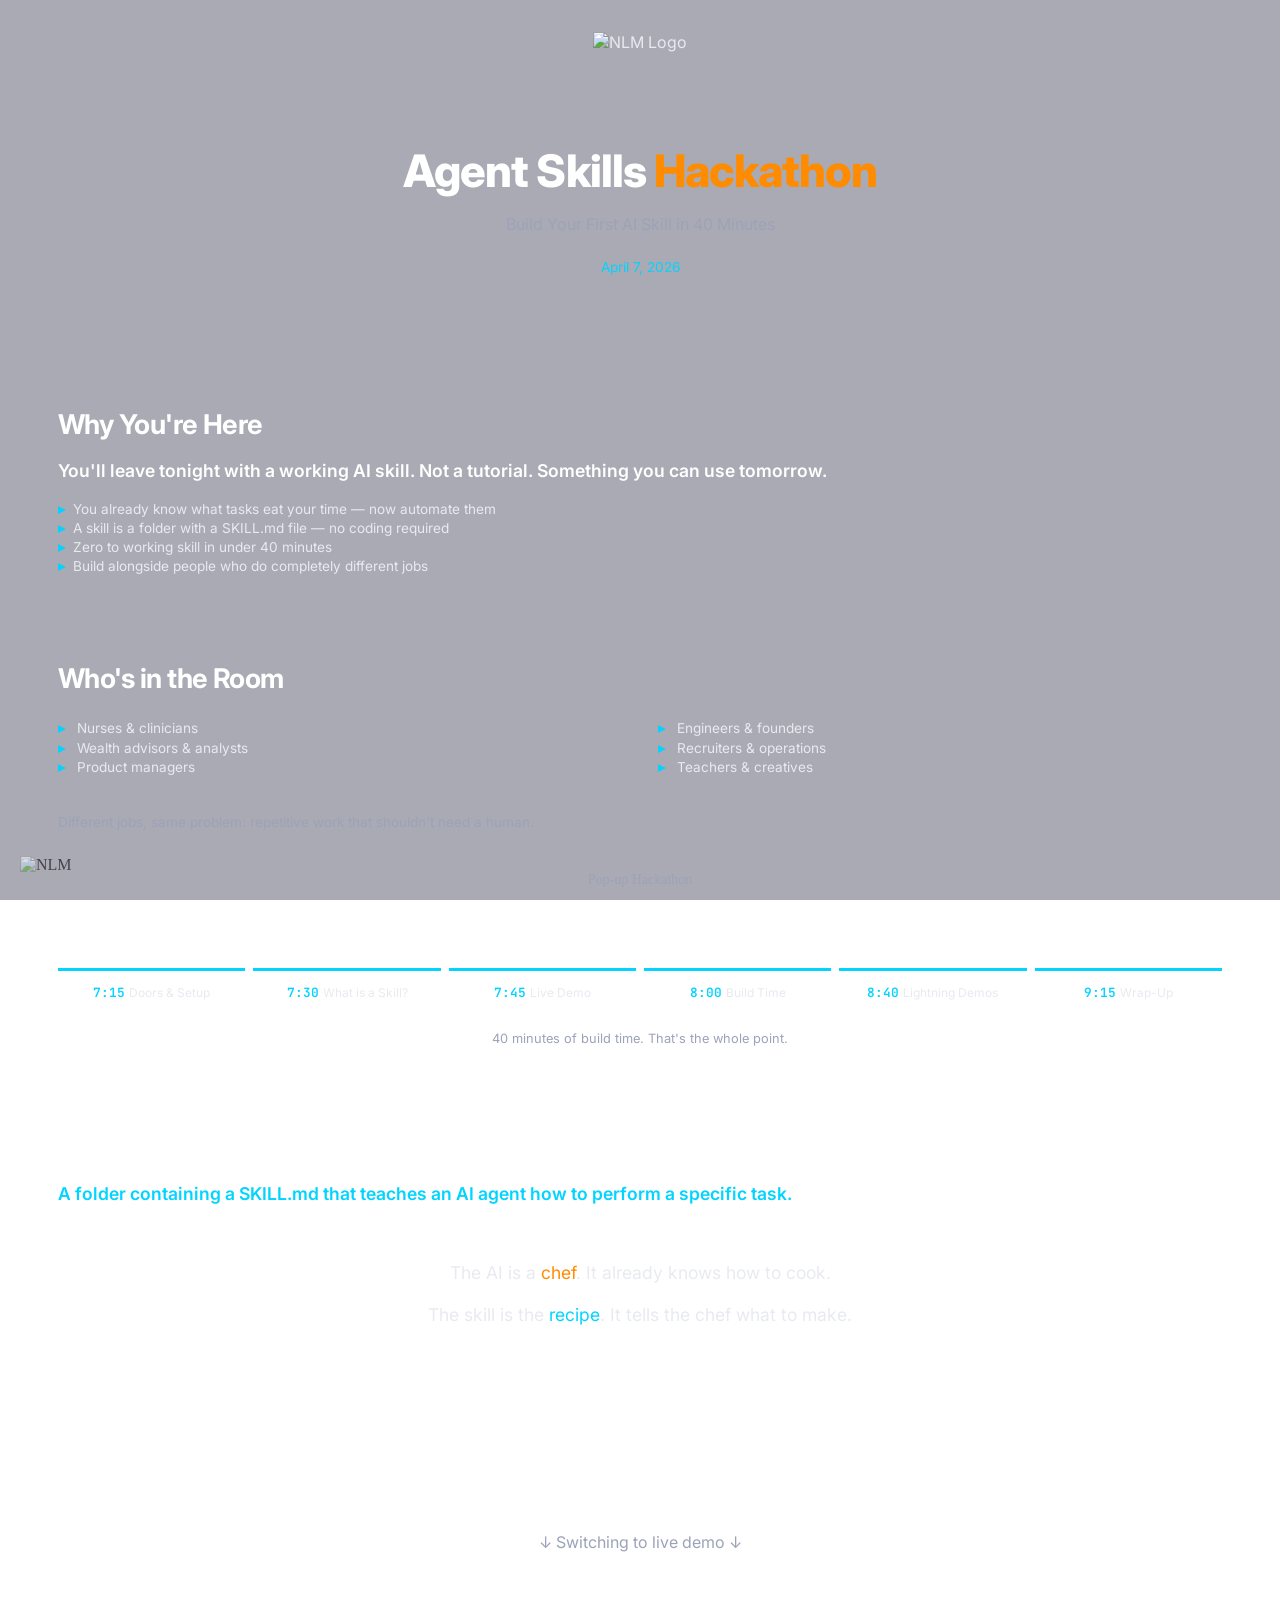
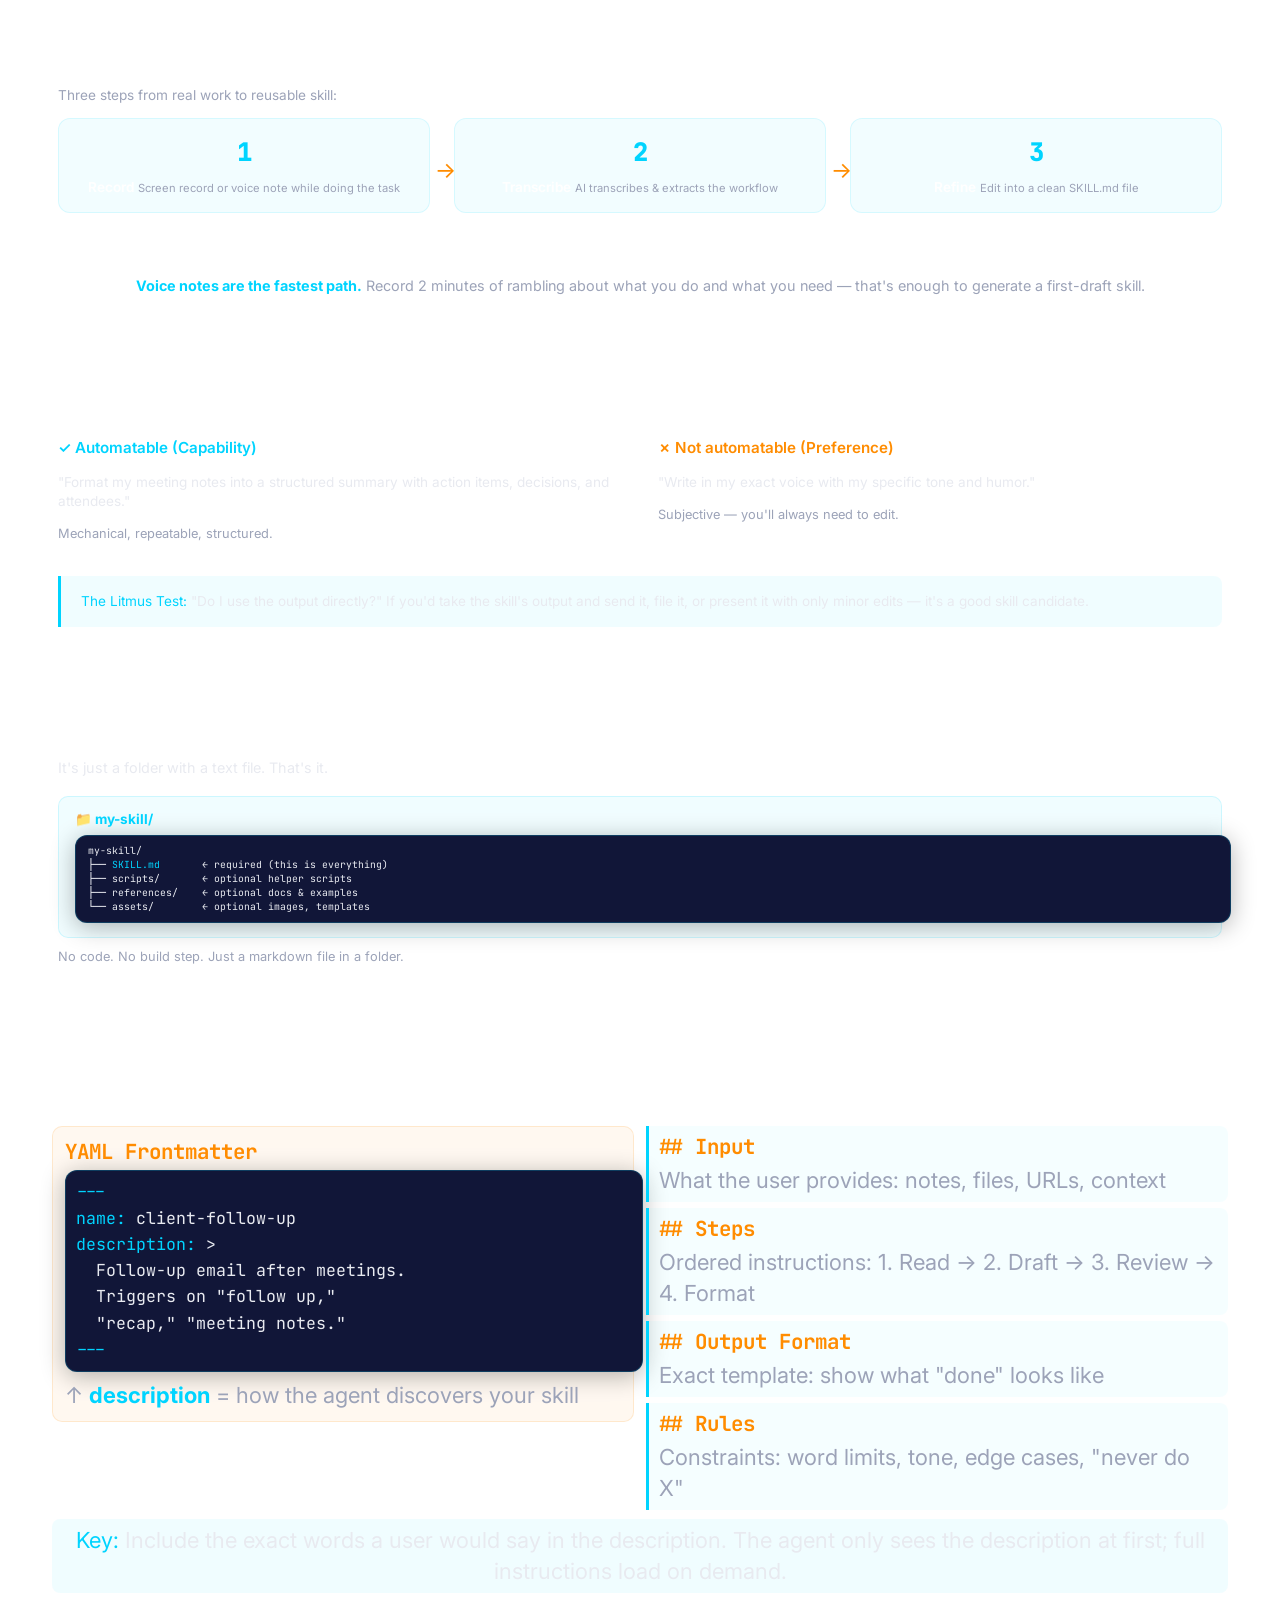
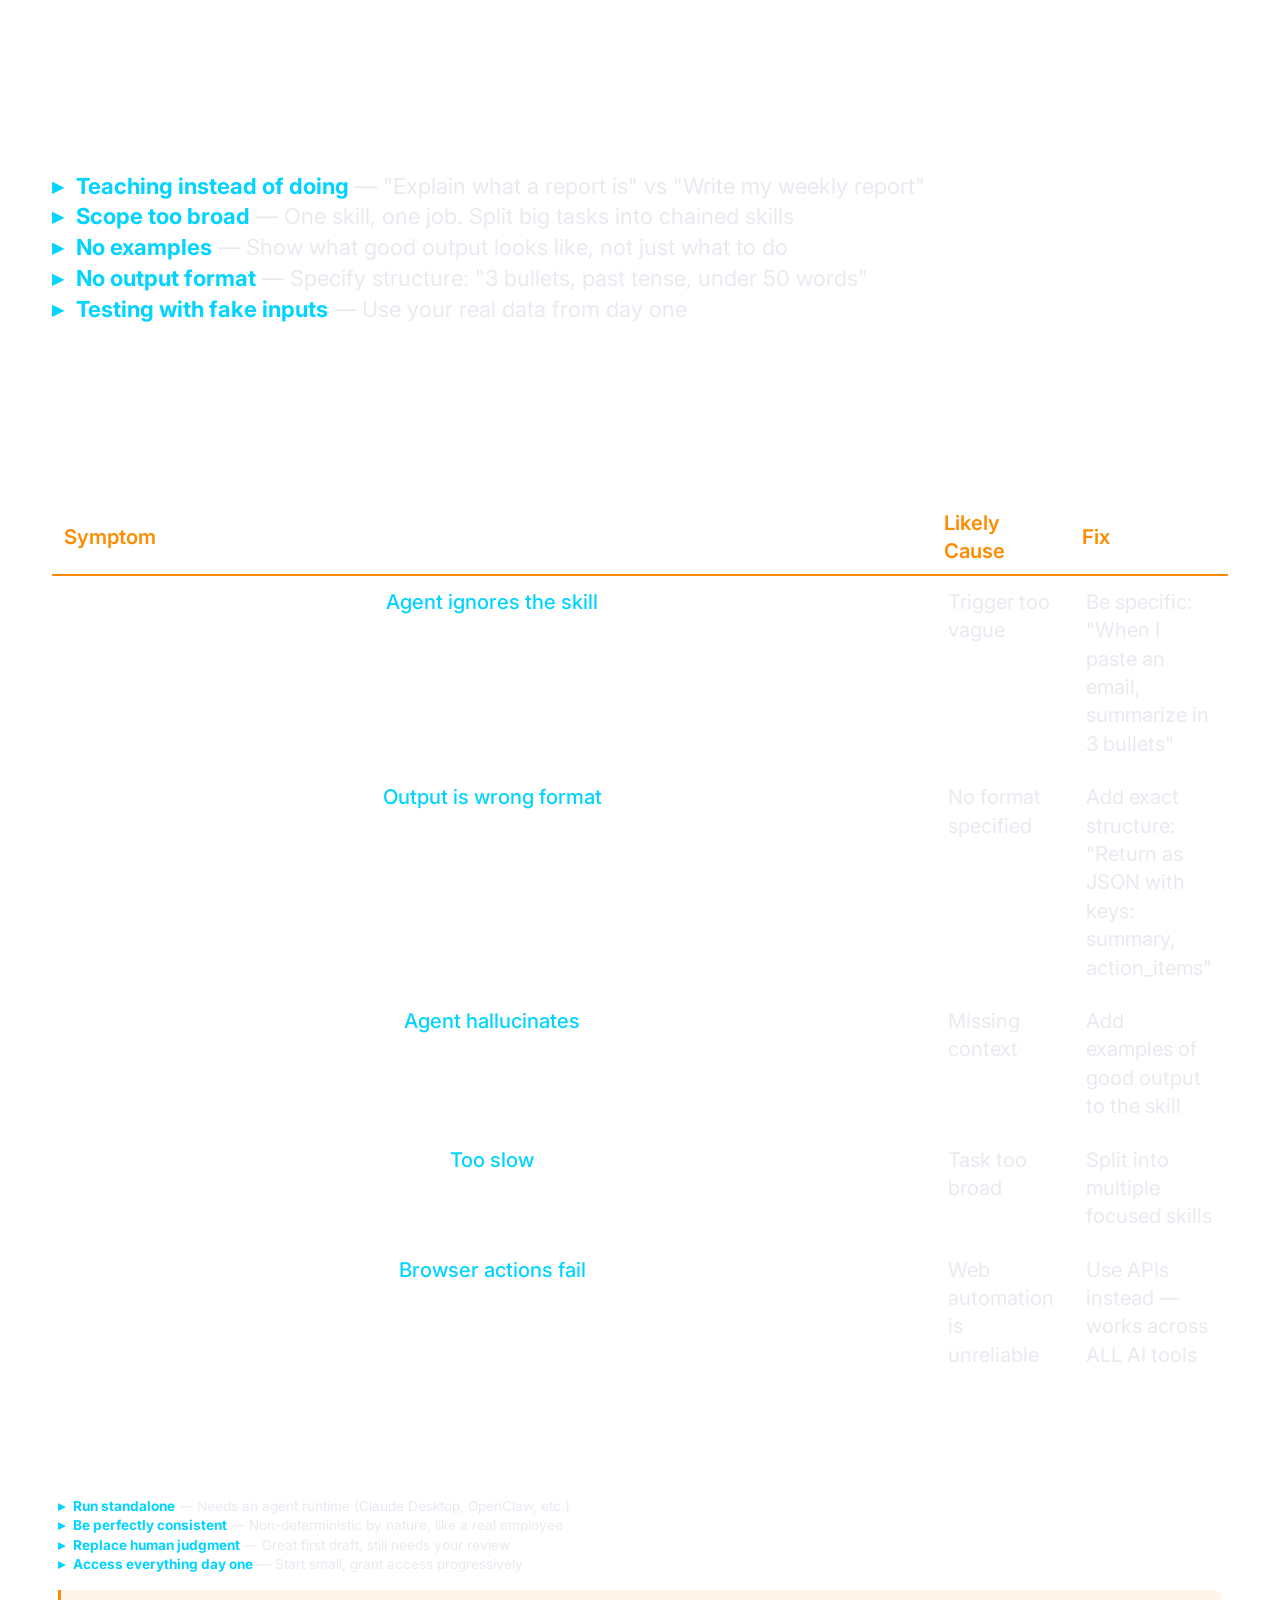
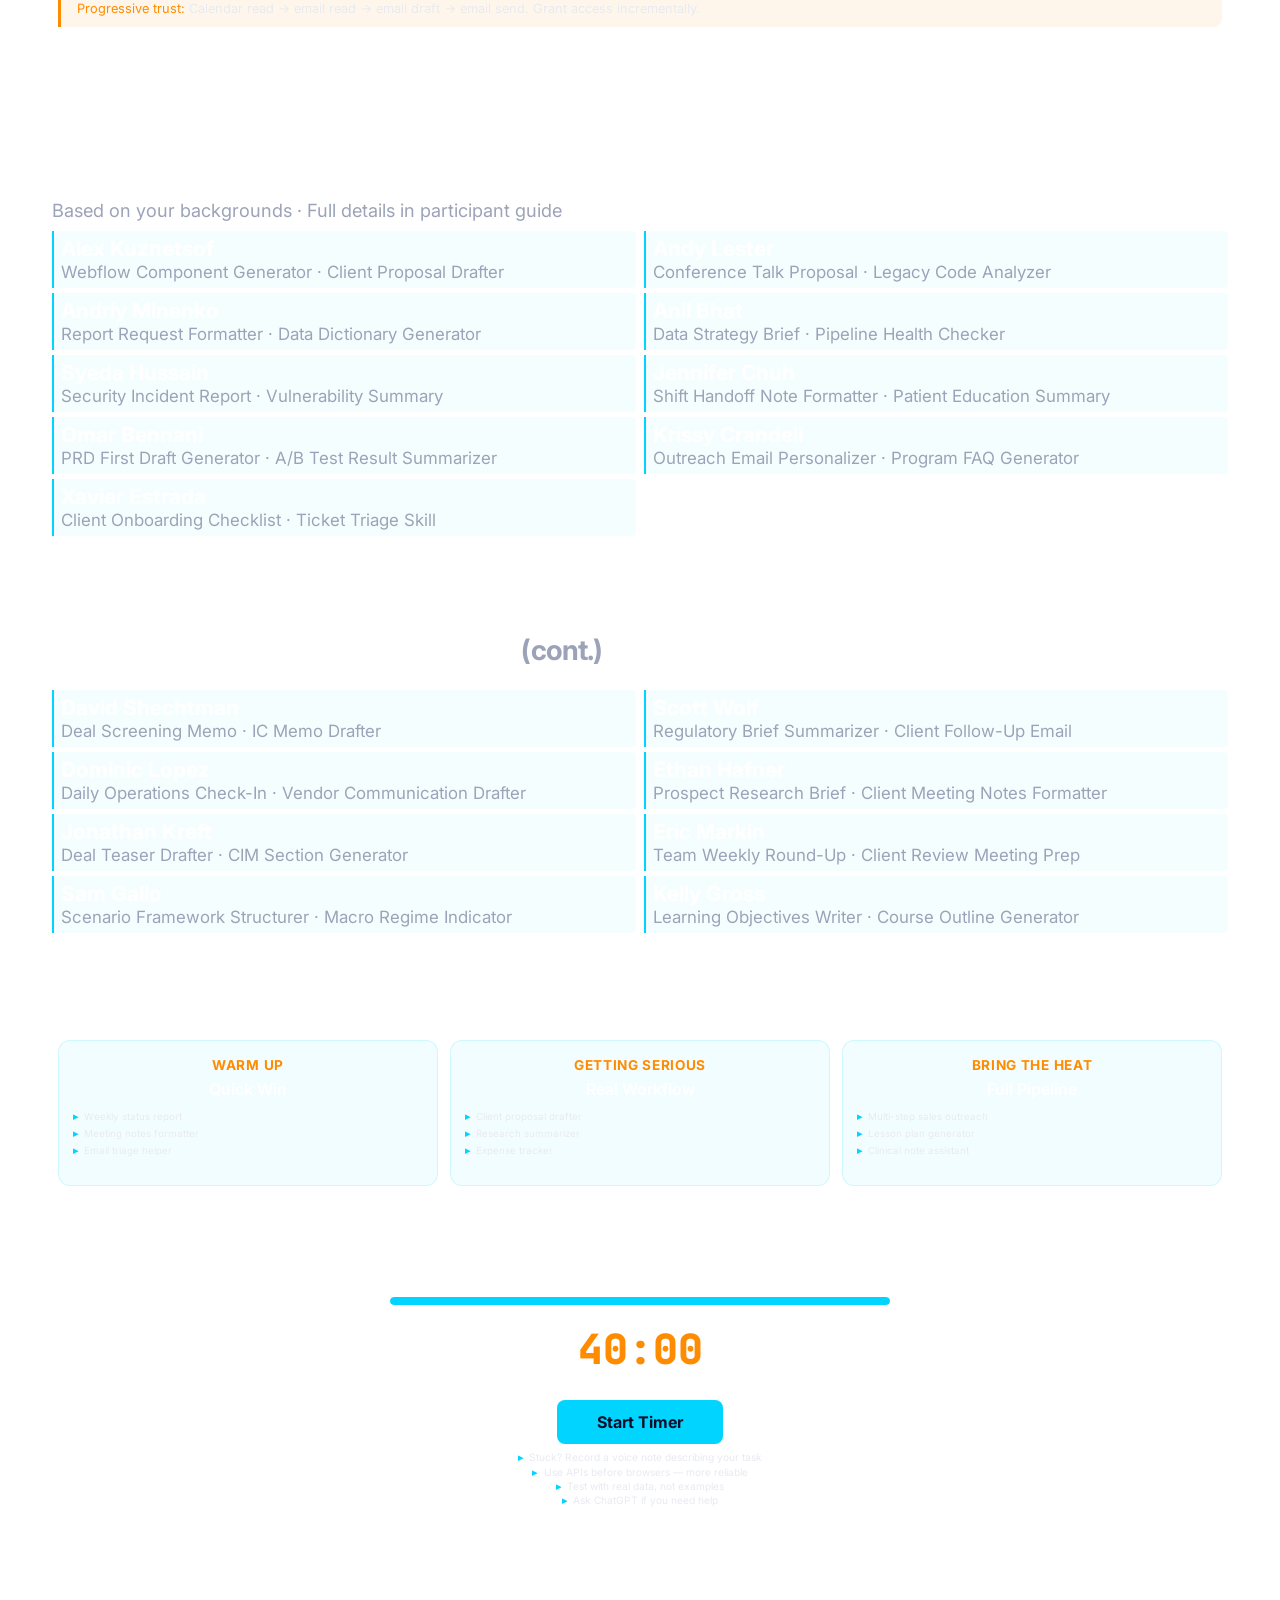
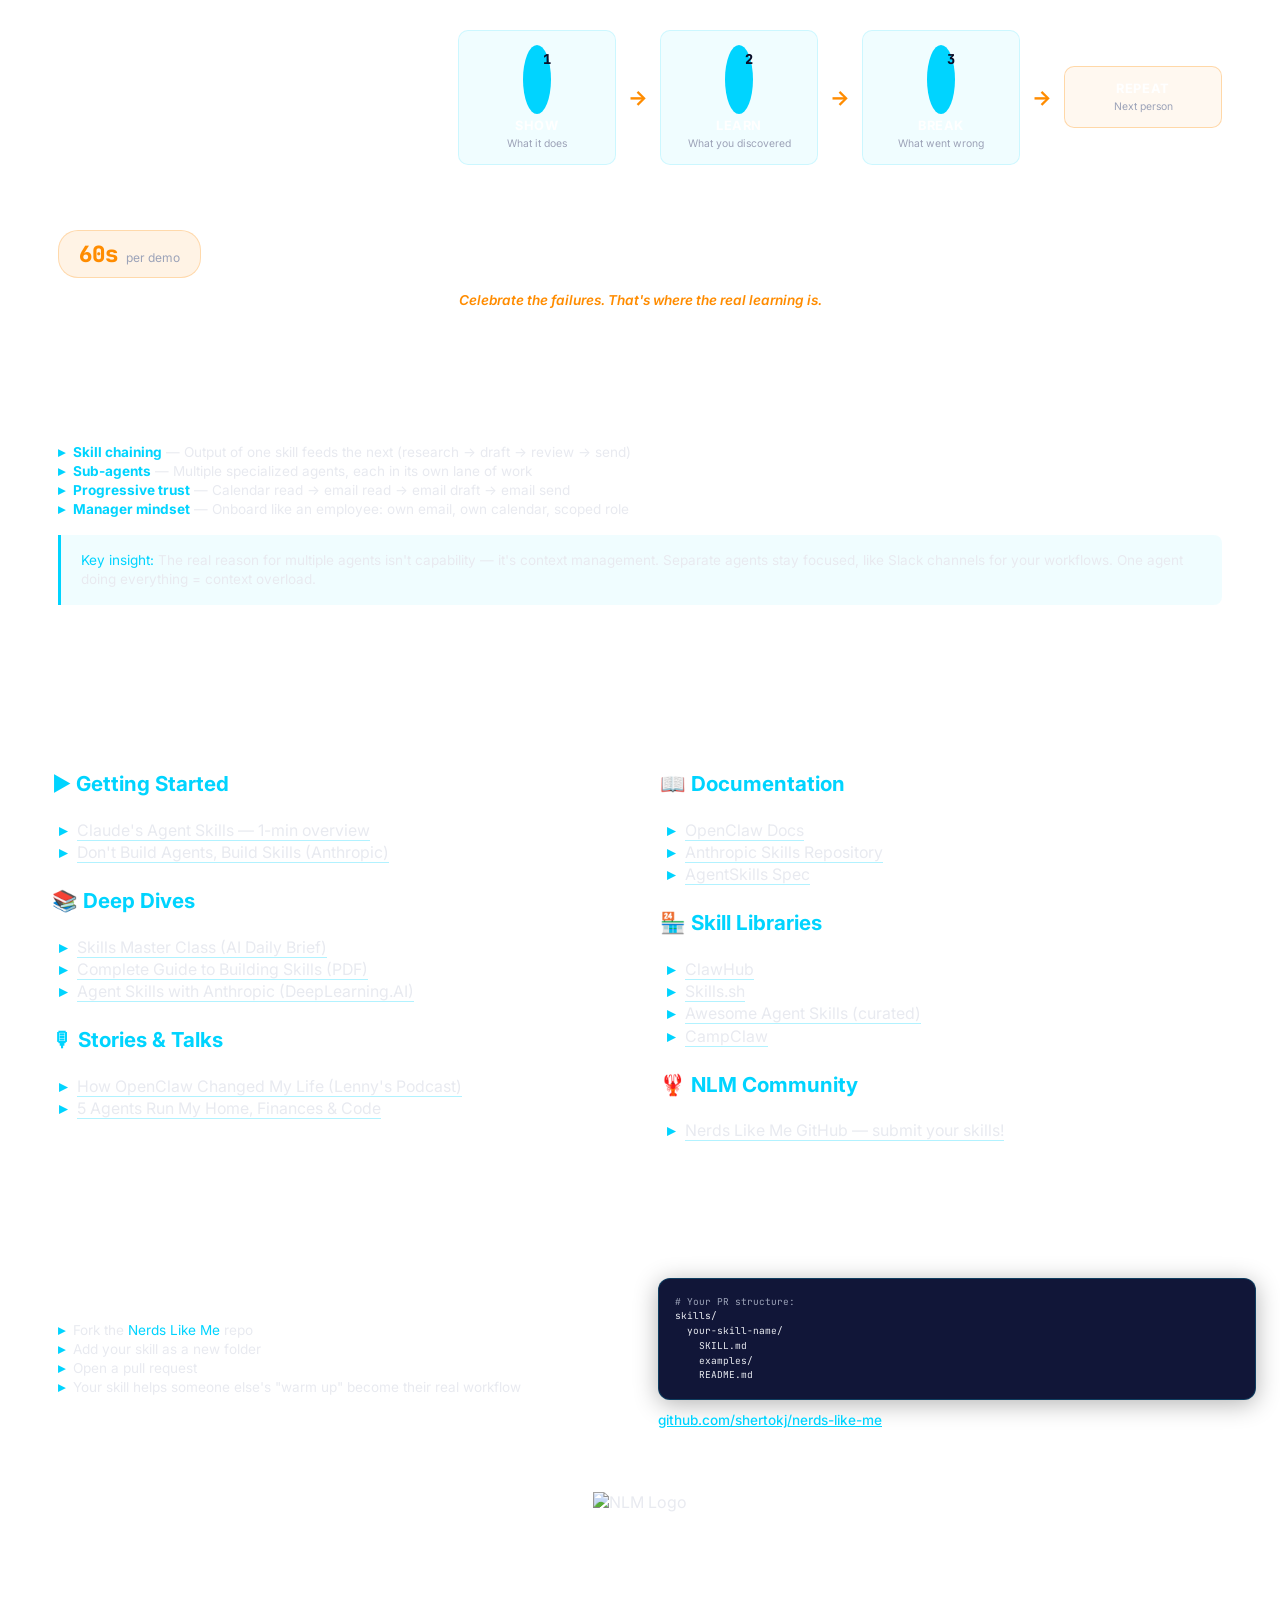
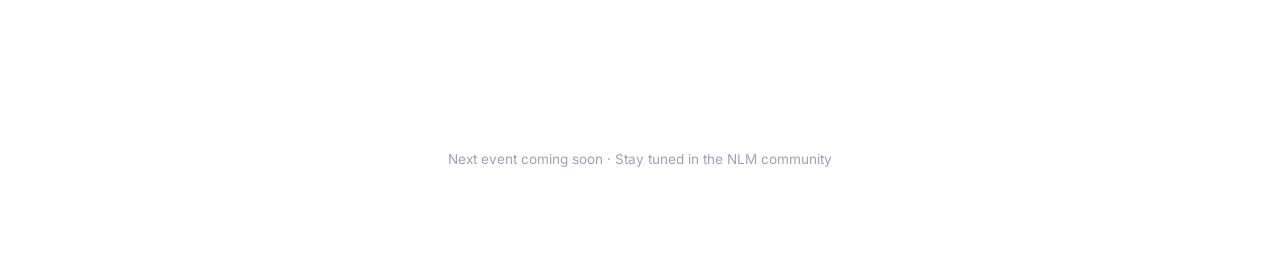
==== commit 91961258: "Move NLM logo back to bottom-left" ====
--- a/hackathon/deck/index.html
+++ b/hackathon/deck/index.html
@@ -141,13 +141,13 @@
   font-size: 14px;
   color: var(--text-muted);
   display: flex;
-  justify-content: space-between;
+  justify-content: center;
   z-index: 100;
   pointer-events: none;
 }
 
 .slide-footer .brand {
-  font-weight: 500;
+  font-weight: 500; text-align: center; width: 100%;
 }
 
 /* Title slide */
@@ -199,7 +199,7 @@
 /* Timeline */
 .timeline {
   display: flex;
-  justify-content: space-between;
+  justify-content: center;
   align-items: flex-start;
   margin: 1.2em 0;
   gap: 8px;
@@ -289,7 +289,7 @@
 
 .fix-table td:first-child {
   color: var(--cyan);
-  font-weight: 500;
+  font-weight: 500; text-align: center; width: 100%;
   white-space: nowrap;
 }
 
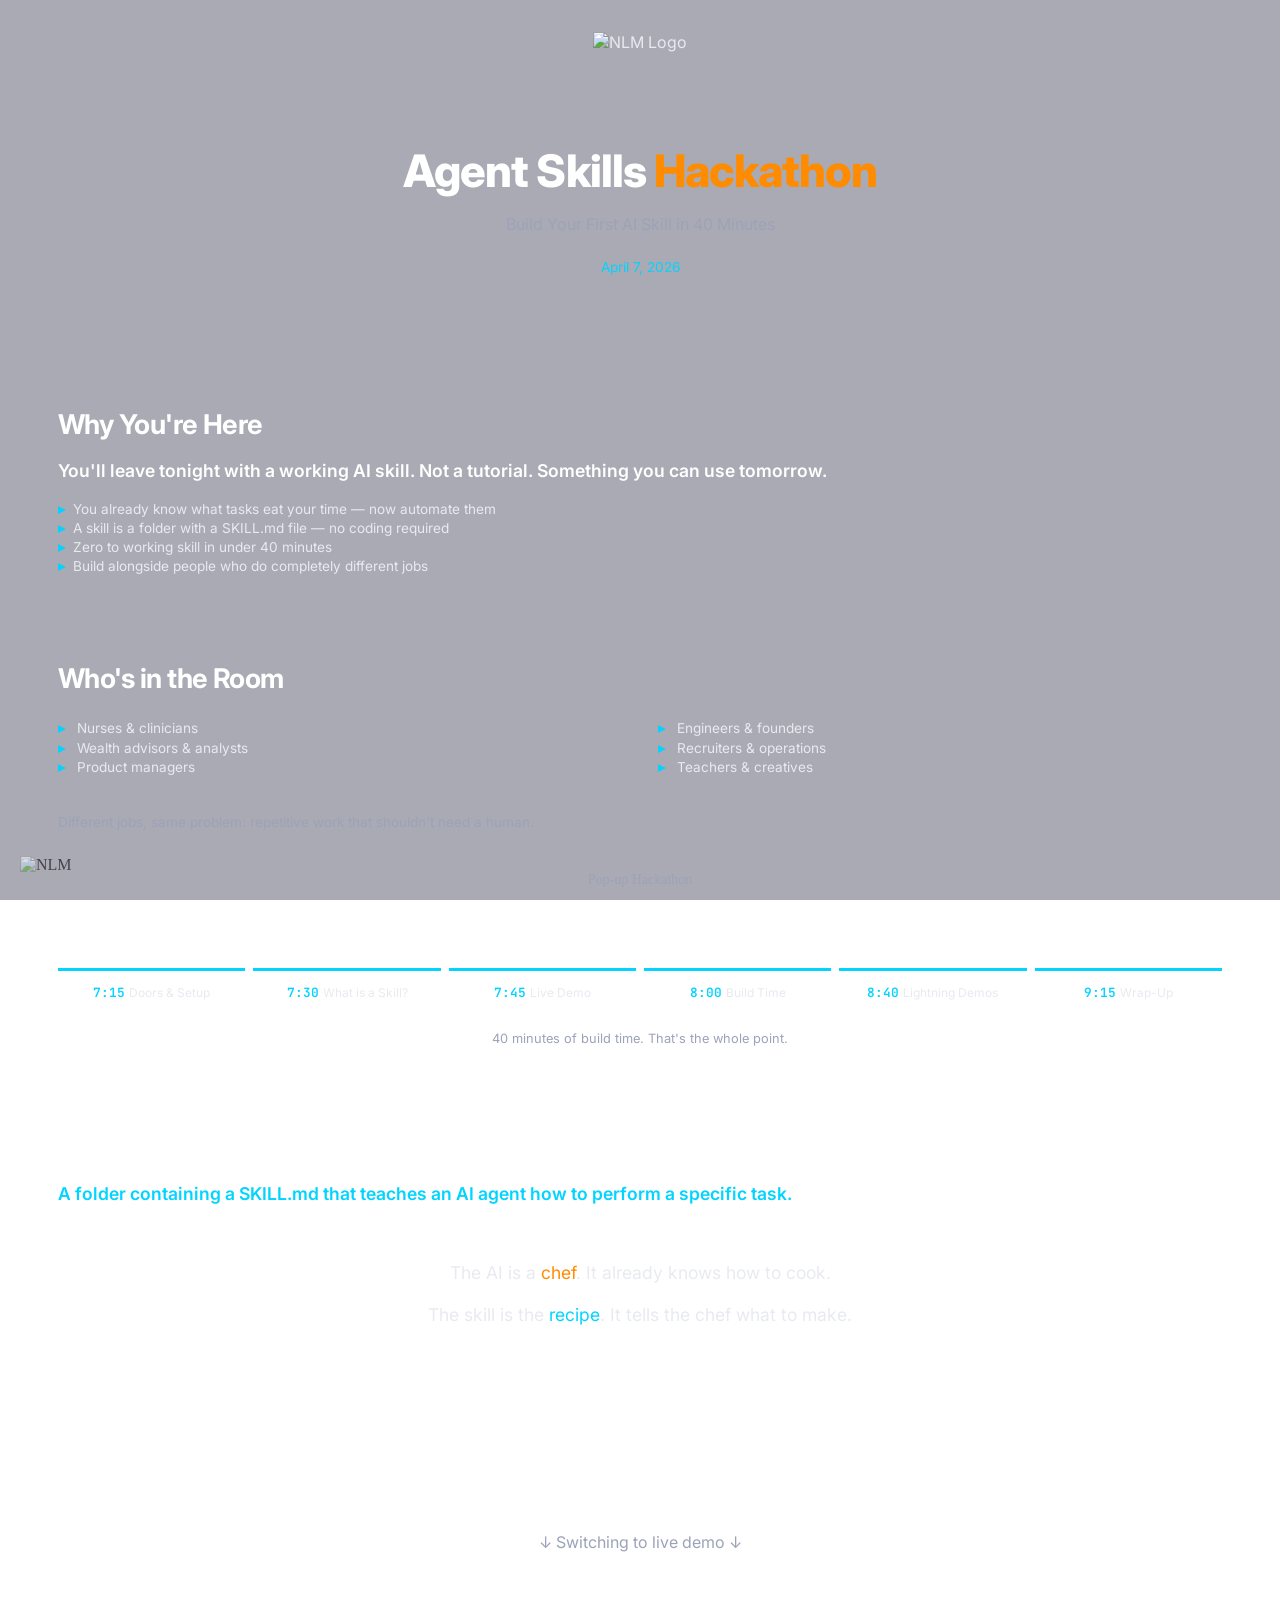
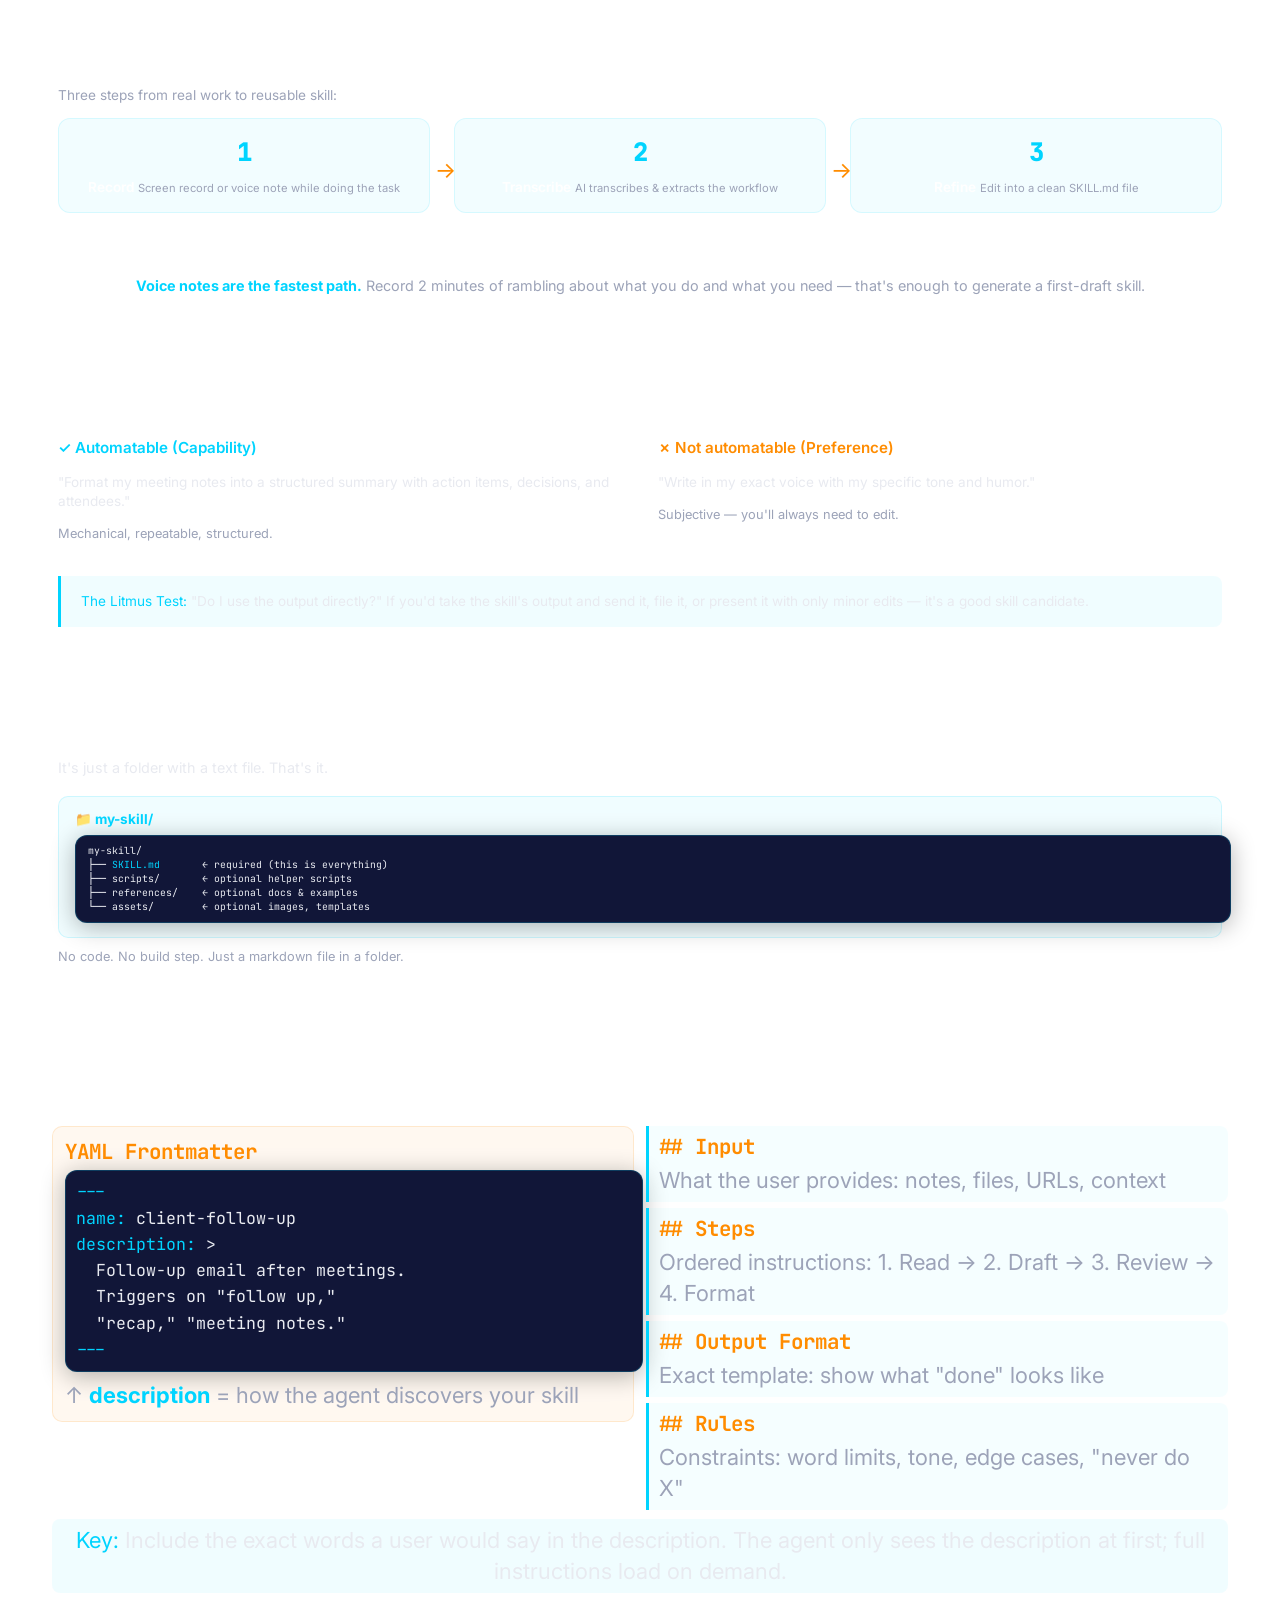
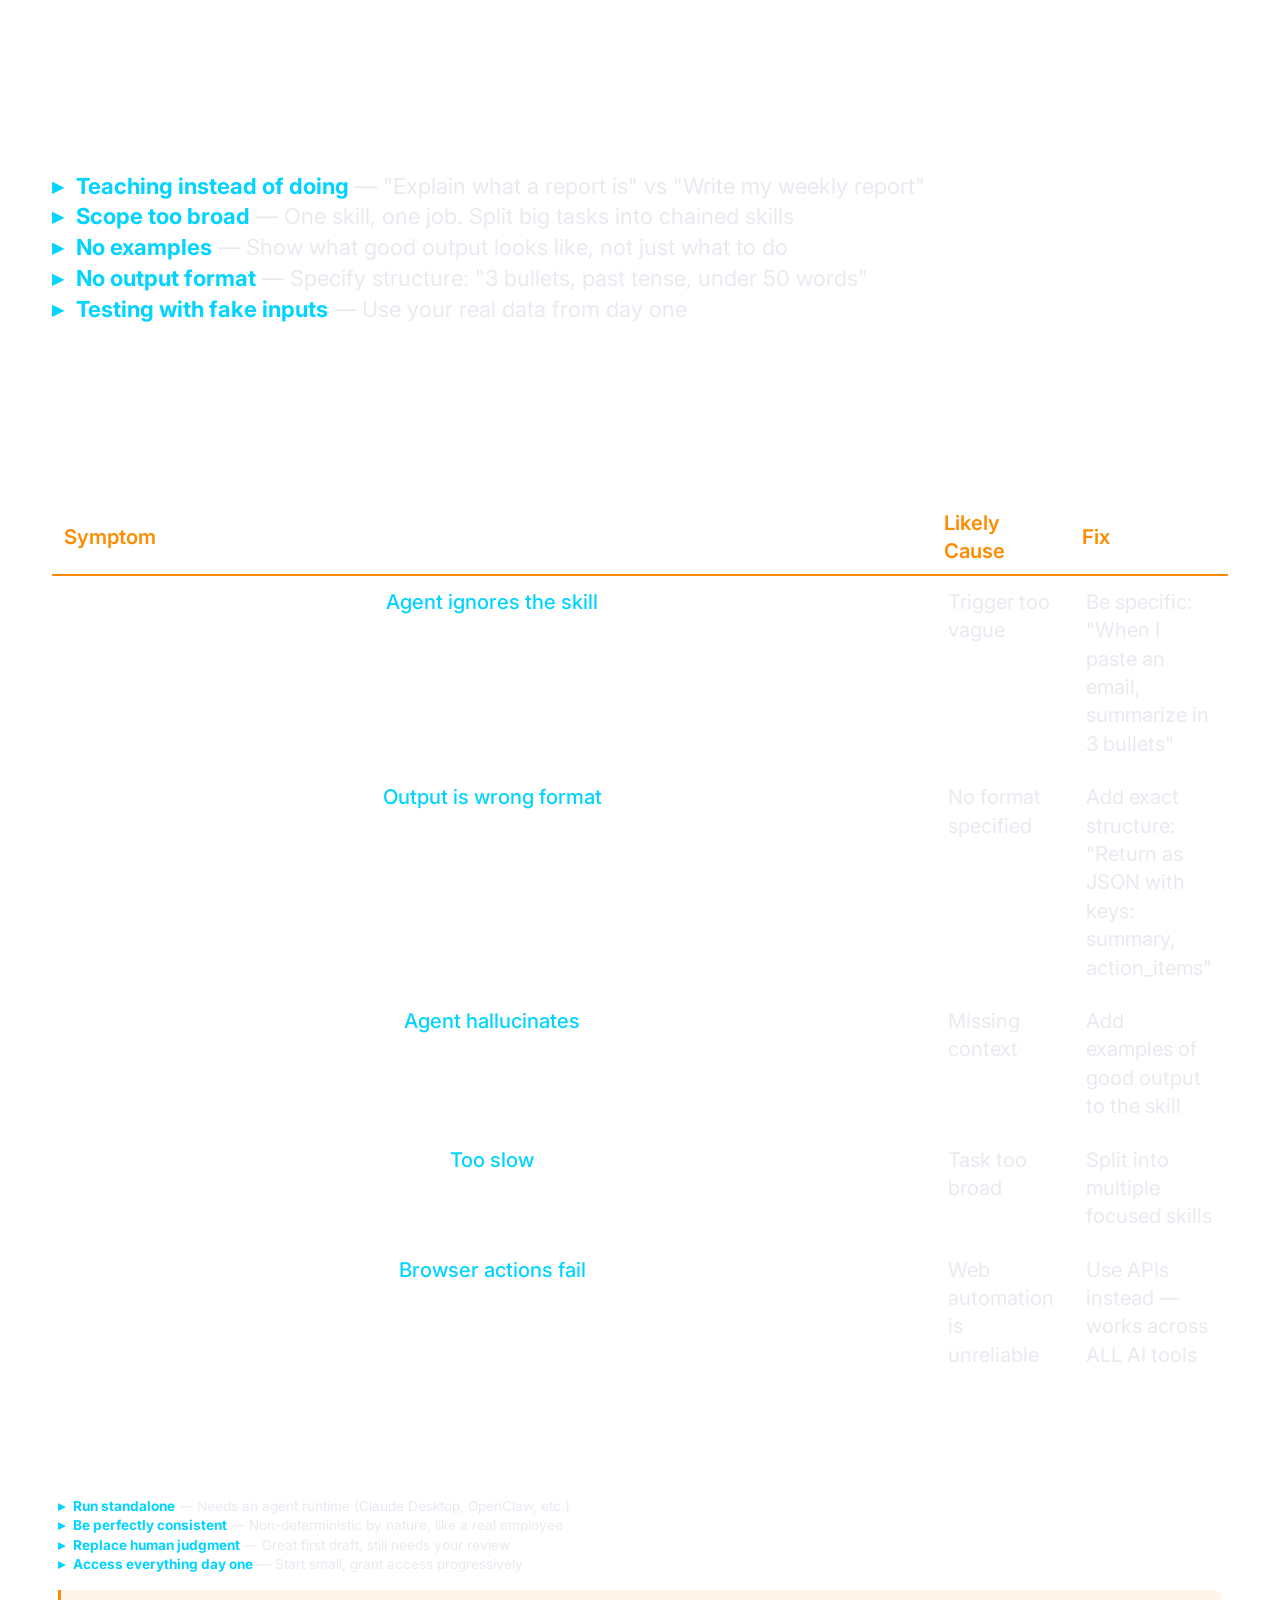
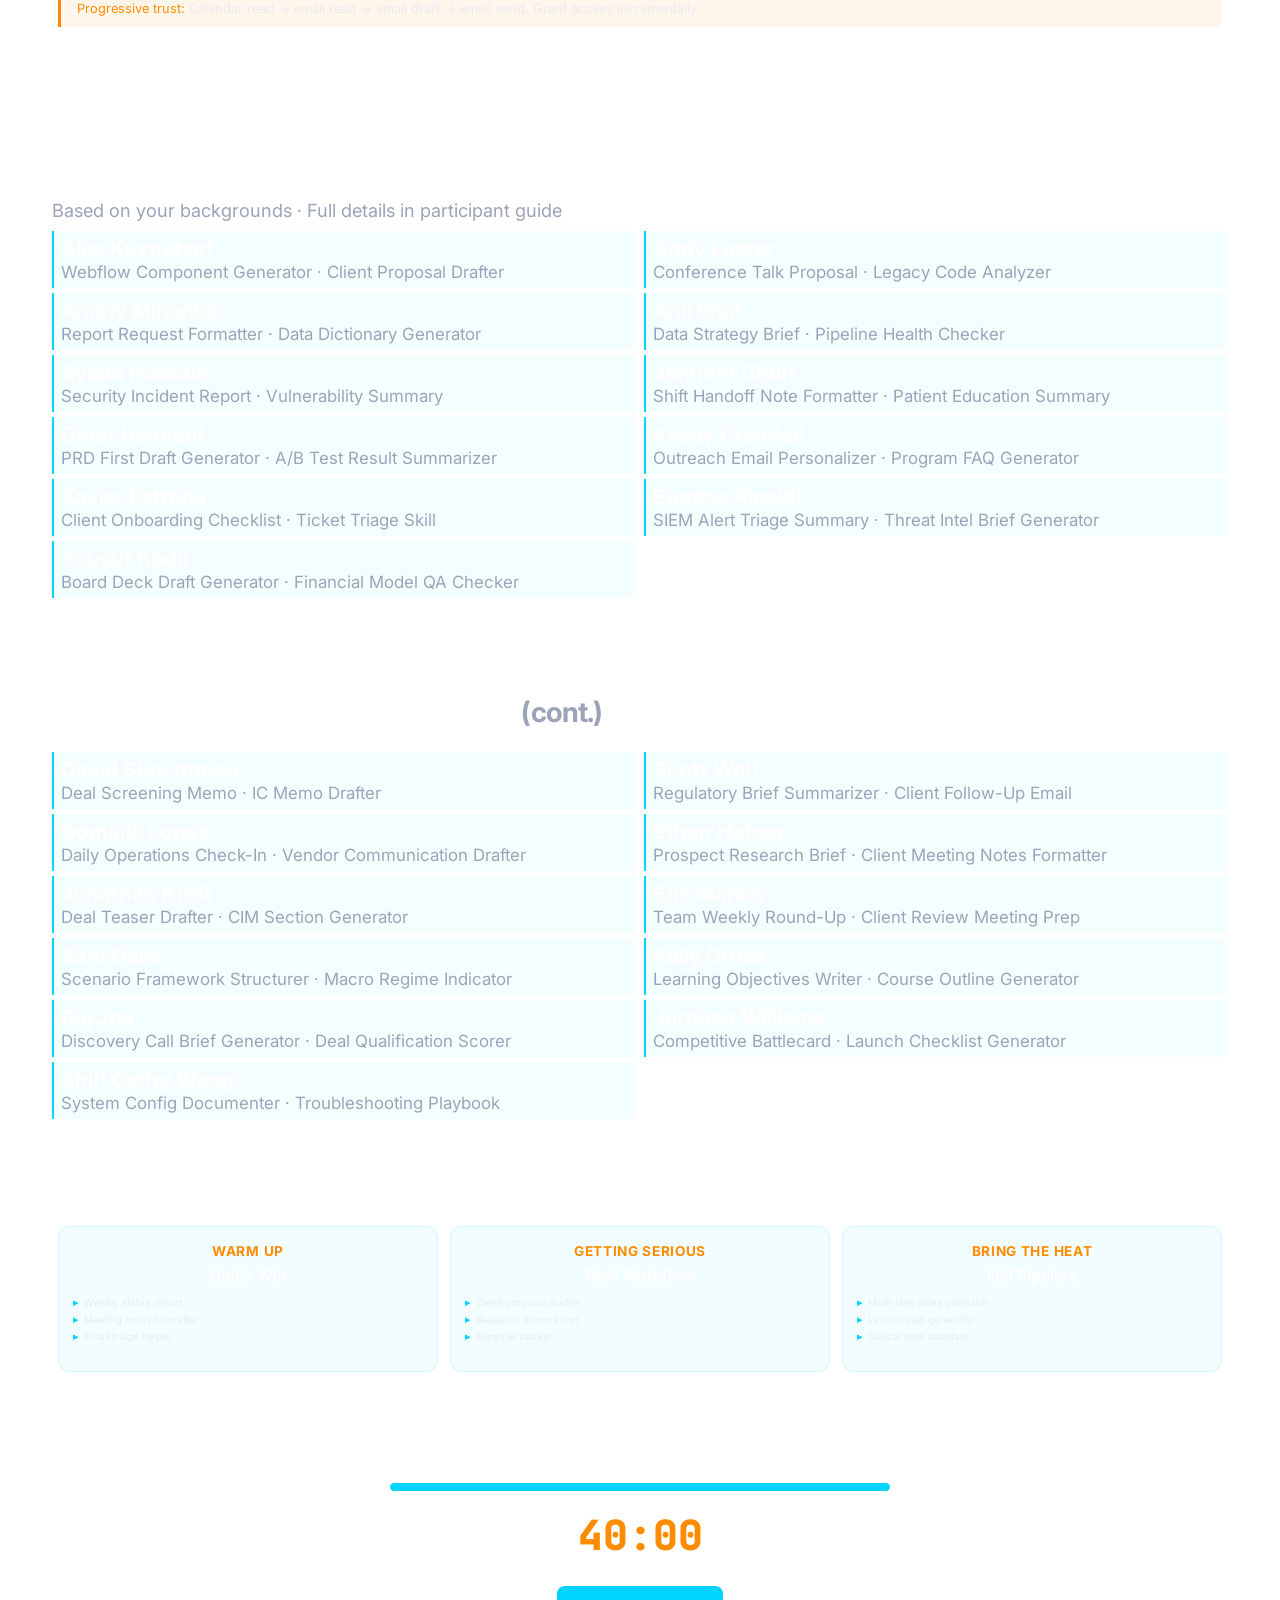
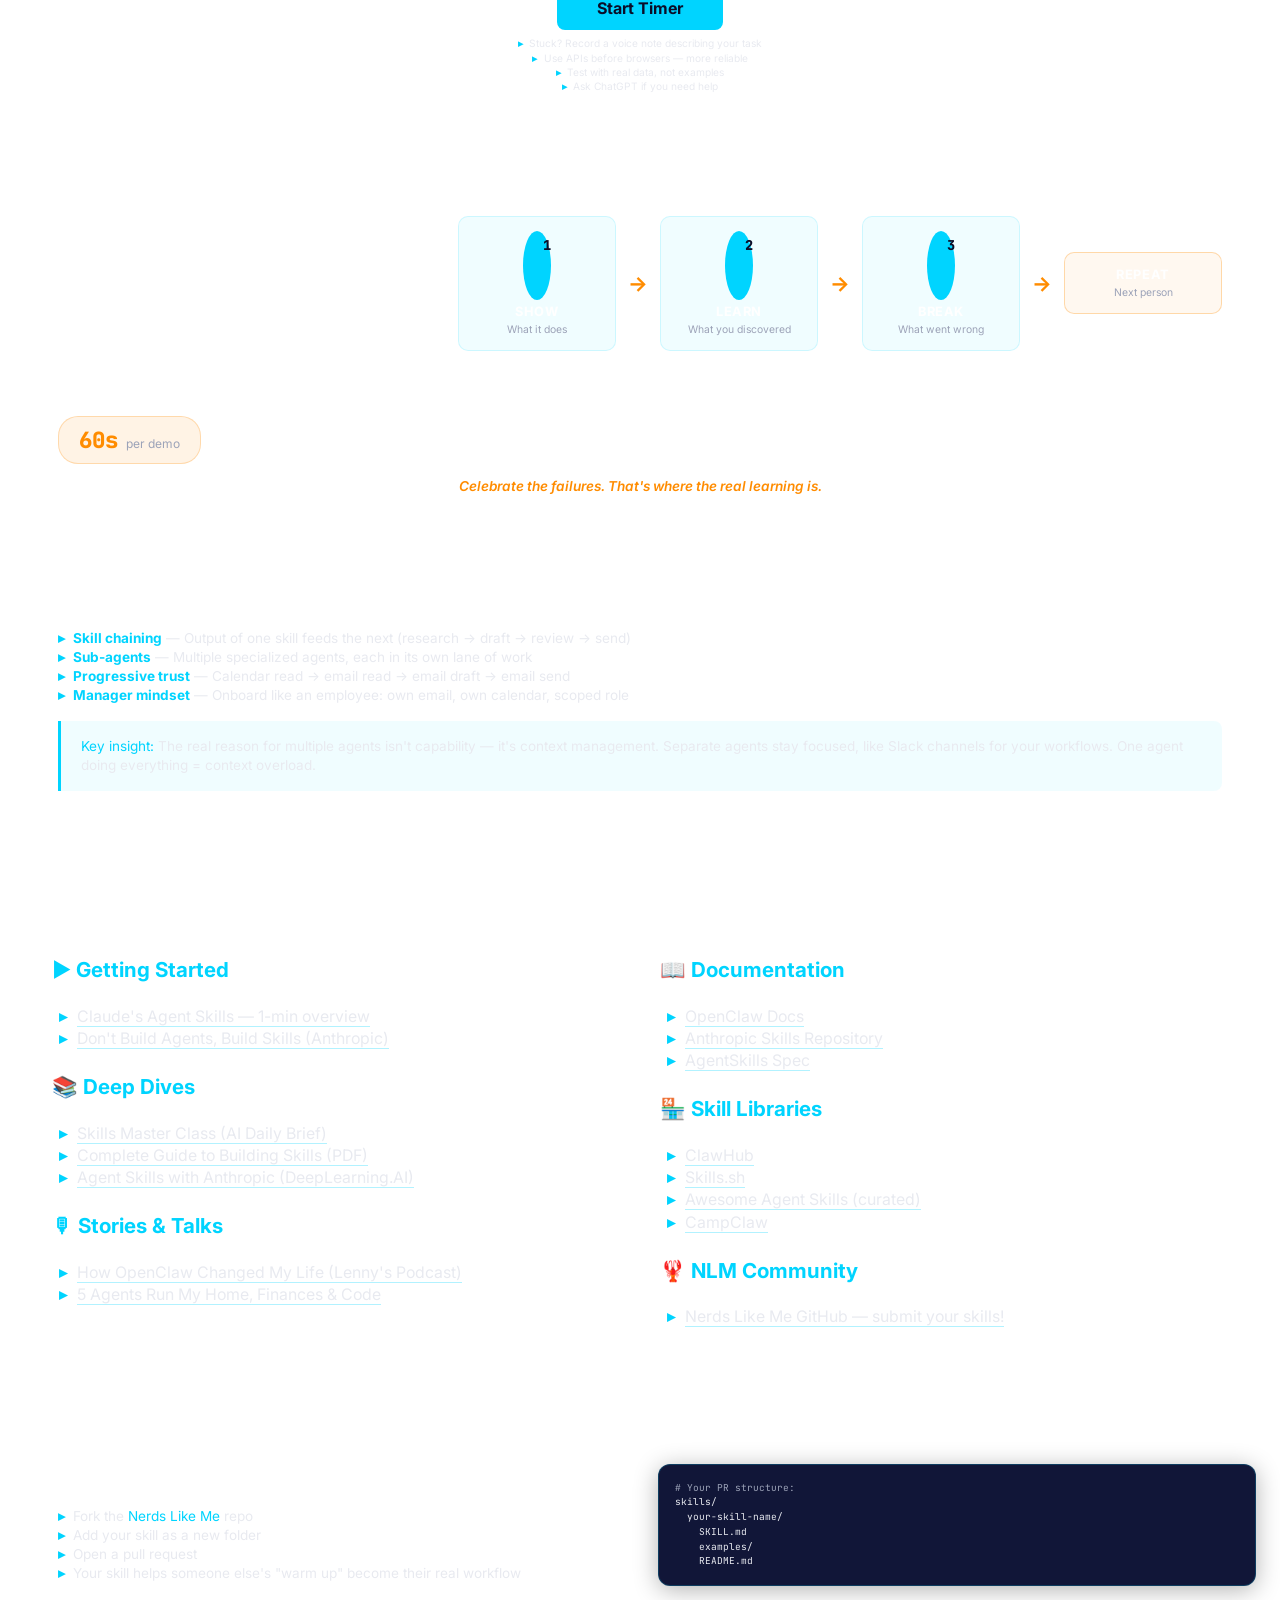
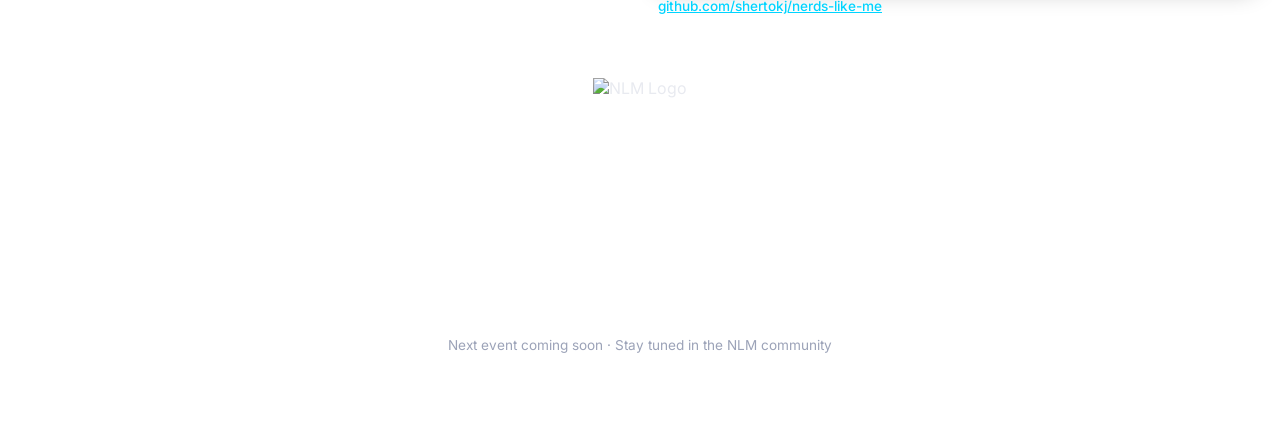
==== commit 31b286c8: "Add 5 new RSVPs with skill suggestions to attendee slides" ====
--- a/hackathon/deck/index.html
+++ b/hackathon/deck/index.html
@@ -1102,6 +1102,8 @@
     <div class="acard"><span class="aname">Omar Bennani</span><span class="askills">PRD First Draft Generator · A/B Test Result Summarizer</span></div>
     <div class="acard"><span class="aname">Krissy Crandell</span><span class="askills">Outreach Email Personalizer · Program FAQ Generator</span></div>
     <div class="acard"><span class="aname">Xavier Estrada</span><span class="askills">Client Onboarding Checklist · Ticket Triage Skill</span></div>
+    <div class="acard"><span class="aname">Eugene Rinaldi</span><span class="askills">SIEM Alert Triage Summary · Threat Intel Brief Generator</span></div>
+    <div class="acard"><span class="aname">Yousuf Kadir</span><span class="askills">Board Deck Draft Generator · Financial Model QA Checker</span></div>
   </div>
 </section>
 
@@ -1117,6 +1119,9 @@
     <div class="acard"><span class="aname">Eric Markin</span><span class="askills">Team Weekly Round-Up · Client Review Meeting Prep</span></div>
     <div class="acard"><span class="aname">Sam Gallo</span><span class="askills">Scenario Framework Structurer · Macro Regime Indicator</span></div>
     <div class="acard"><span class="aname">Kelly Gross</span><span class="askills">Learning Objectives Writer · Course Outline Generator</span></div>
+    <div class="acard"><span class="aname">Raj Jha</span><span class="askills">Discovery Call Brief Generator · Deal Qualification Scorer</span></div>
+    <div class="acard"><span class="aname">Jordaan Williams</span><span class="askills">Competitive Battlecard · Launch Checklist Generator</span></div>
+    <div class="acard"><span class="aname">Shirl Cathy Wang</span><span class="askills">System Config Documenter · Troubleshooting Playbook</span></div>
   </div>
 </section>
 
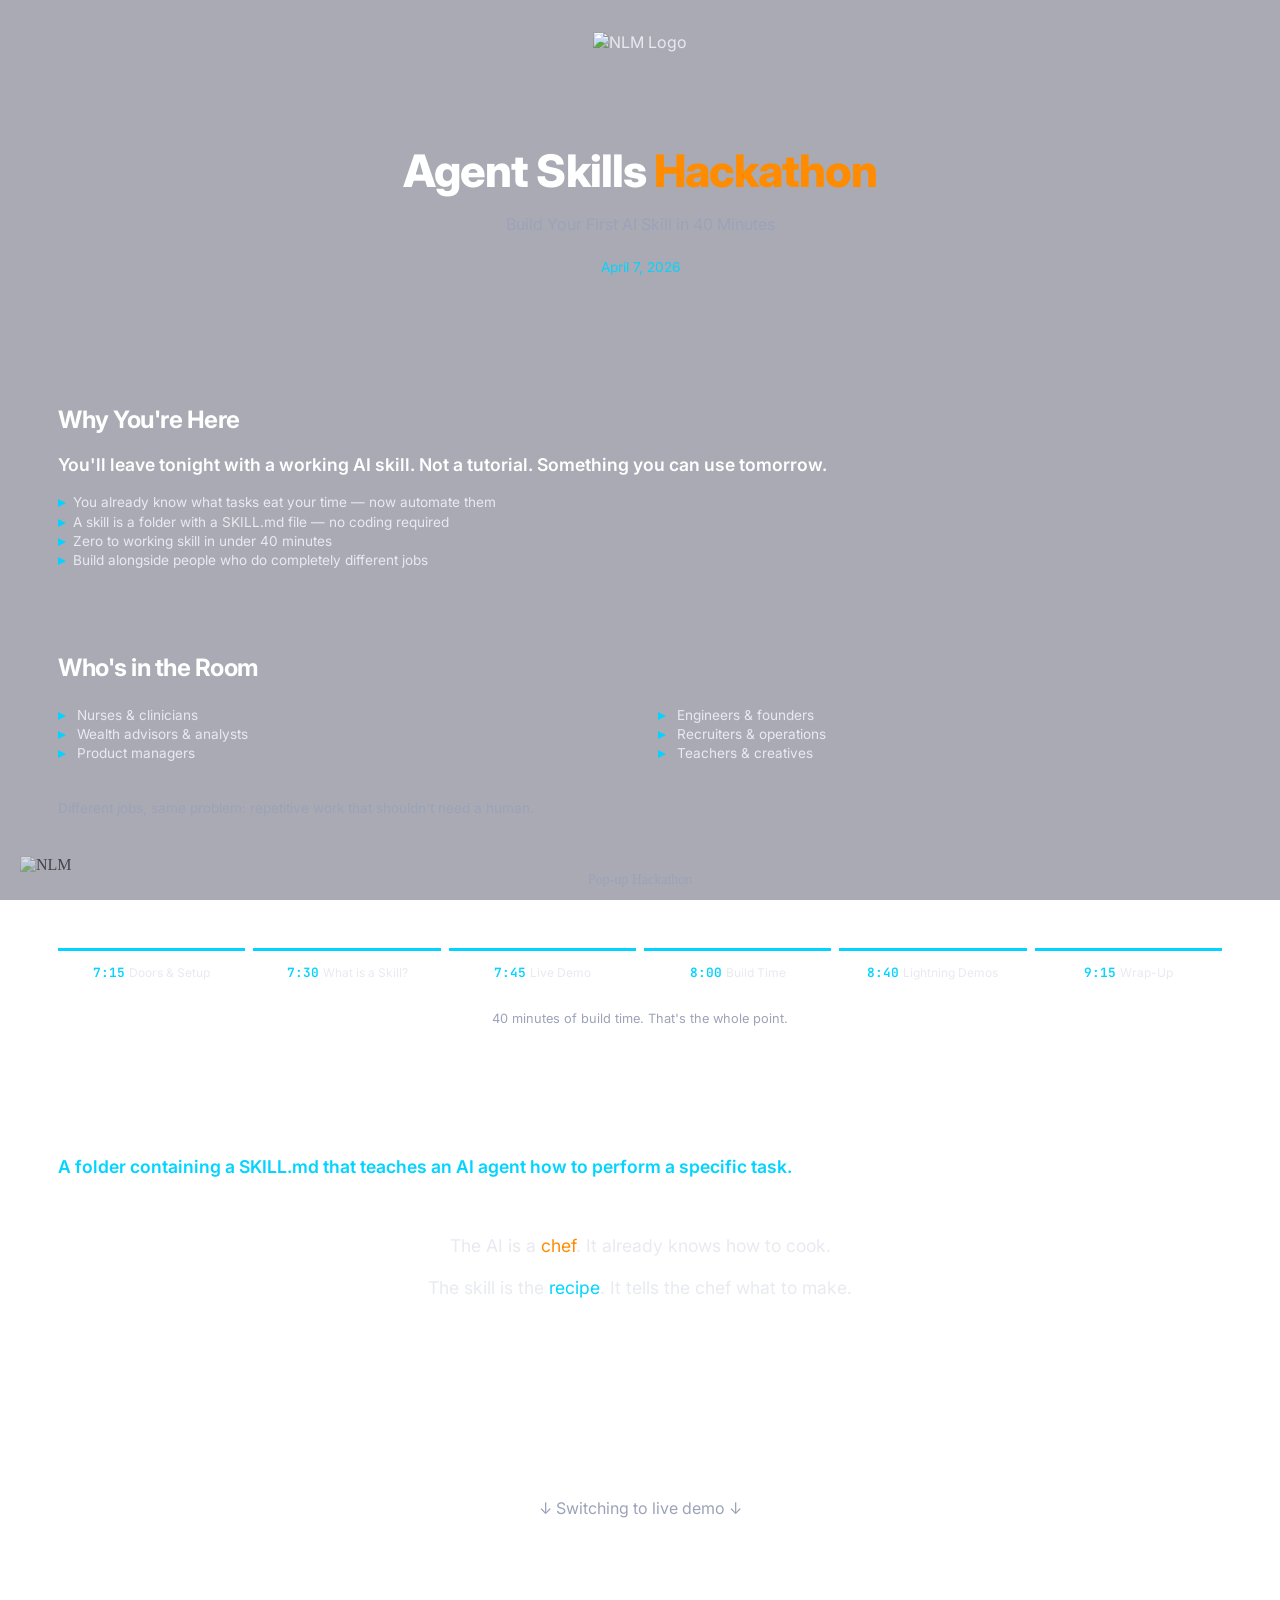
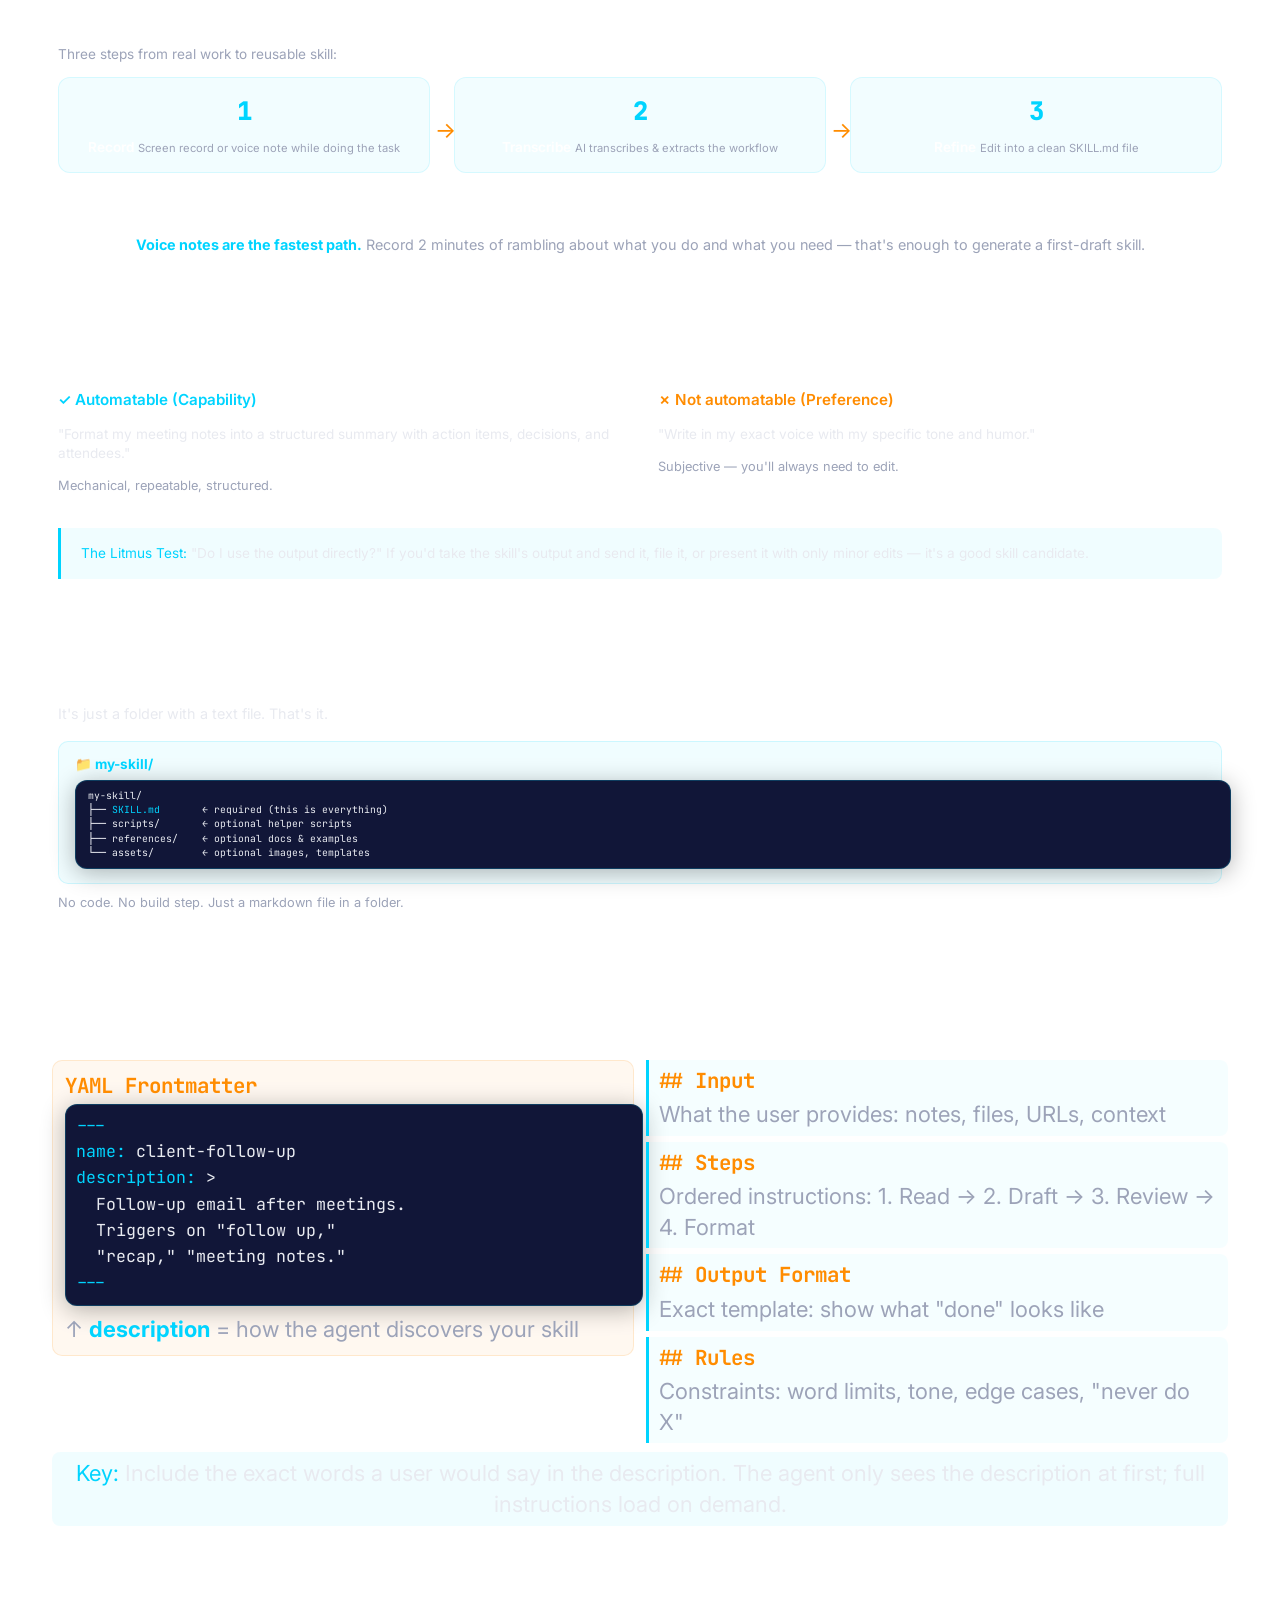
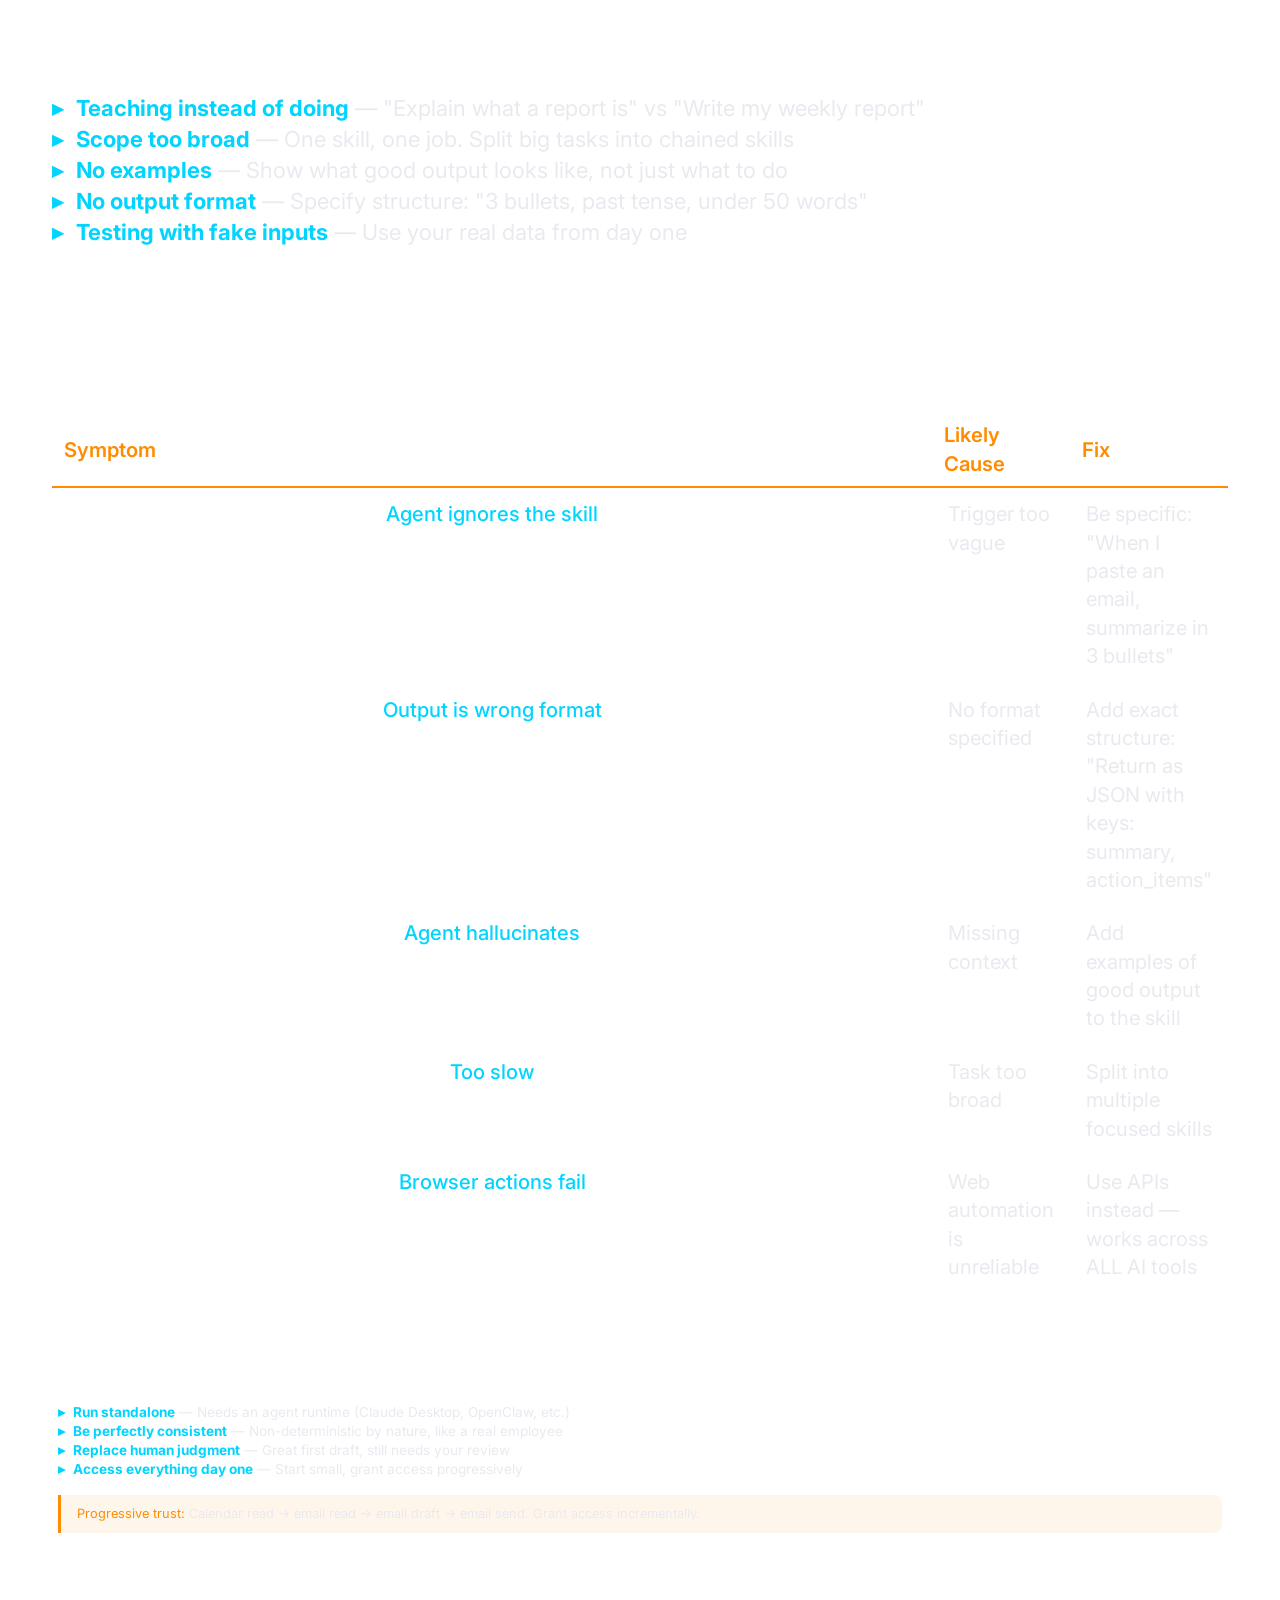
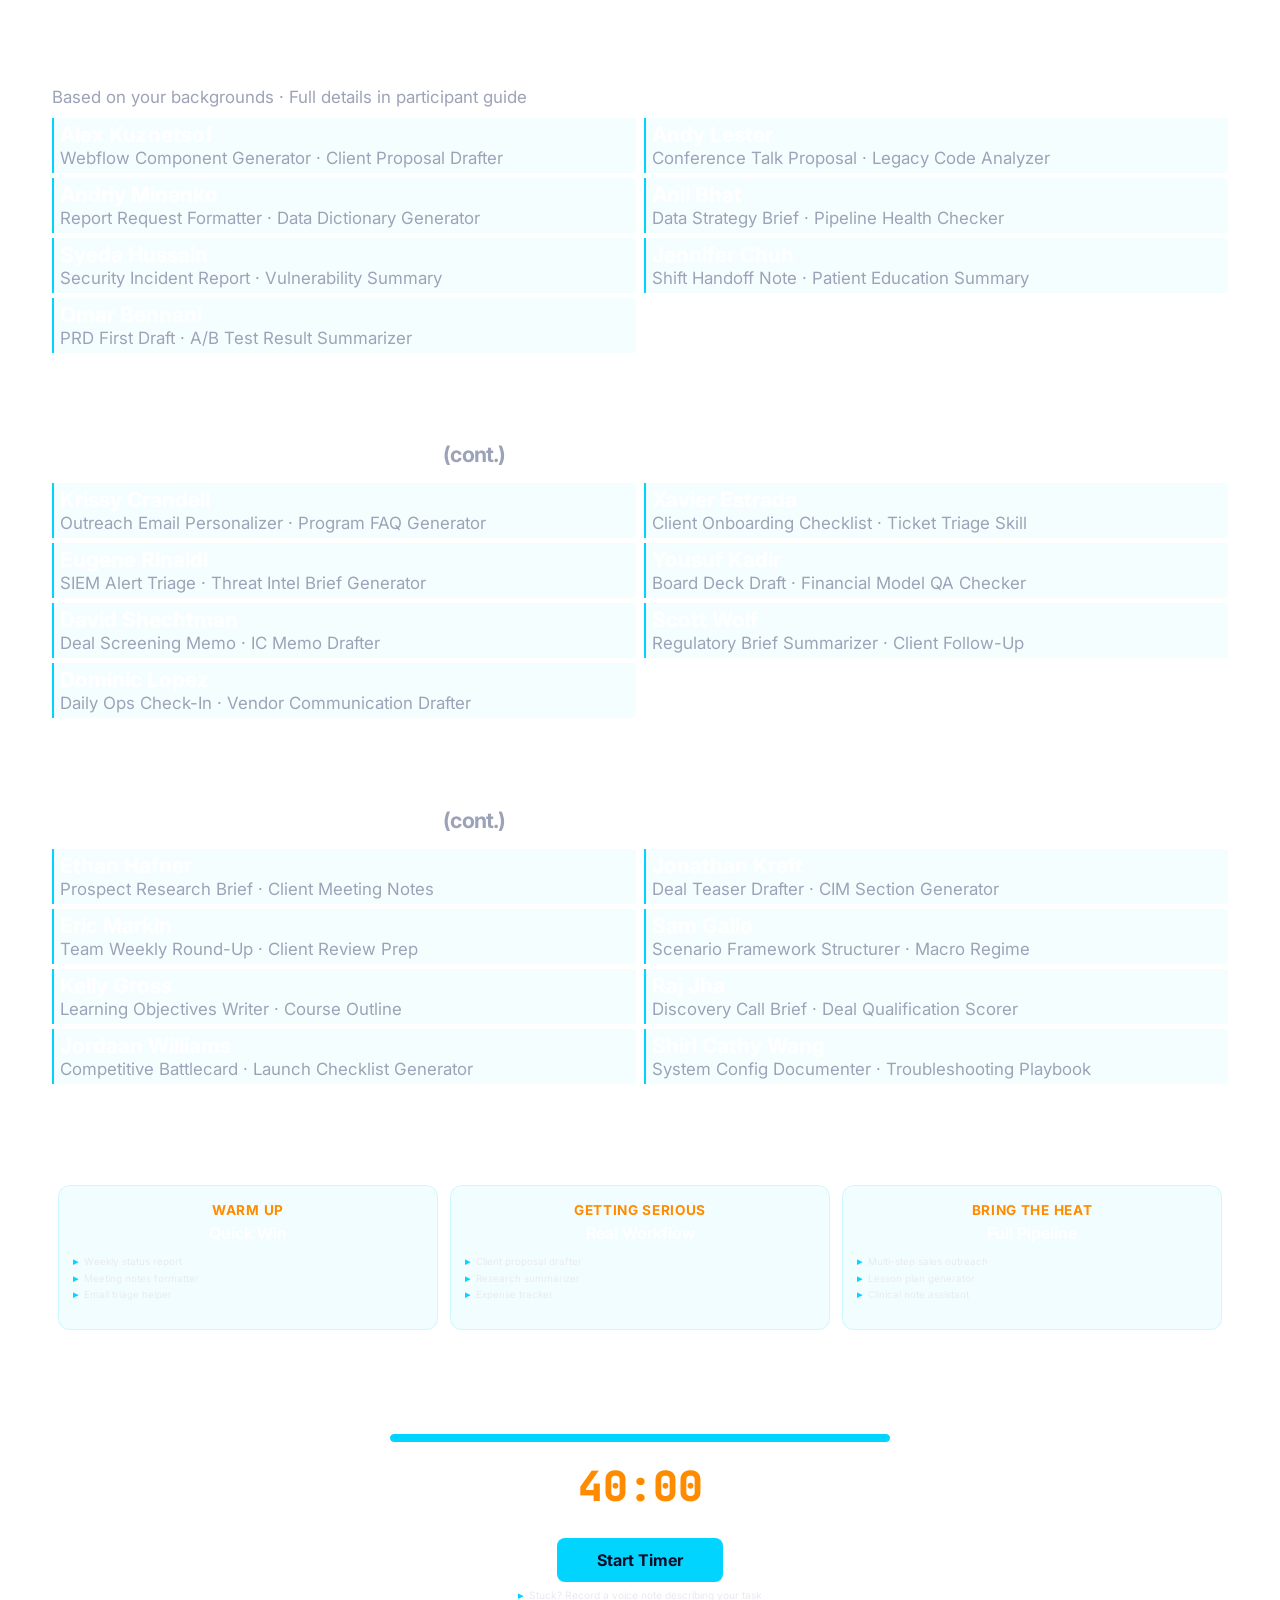
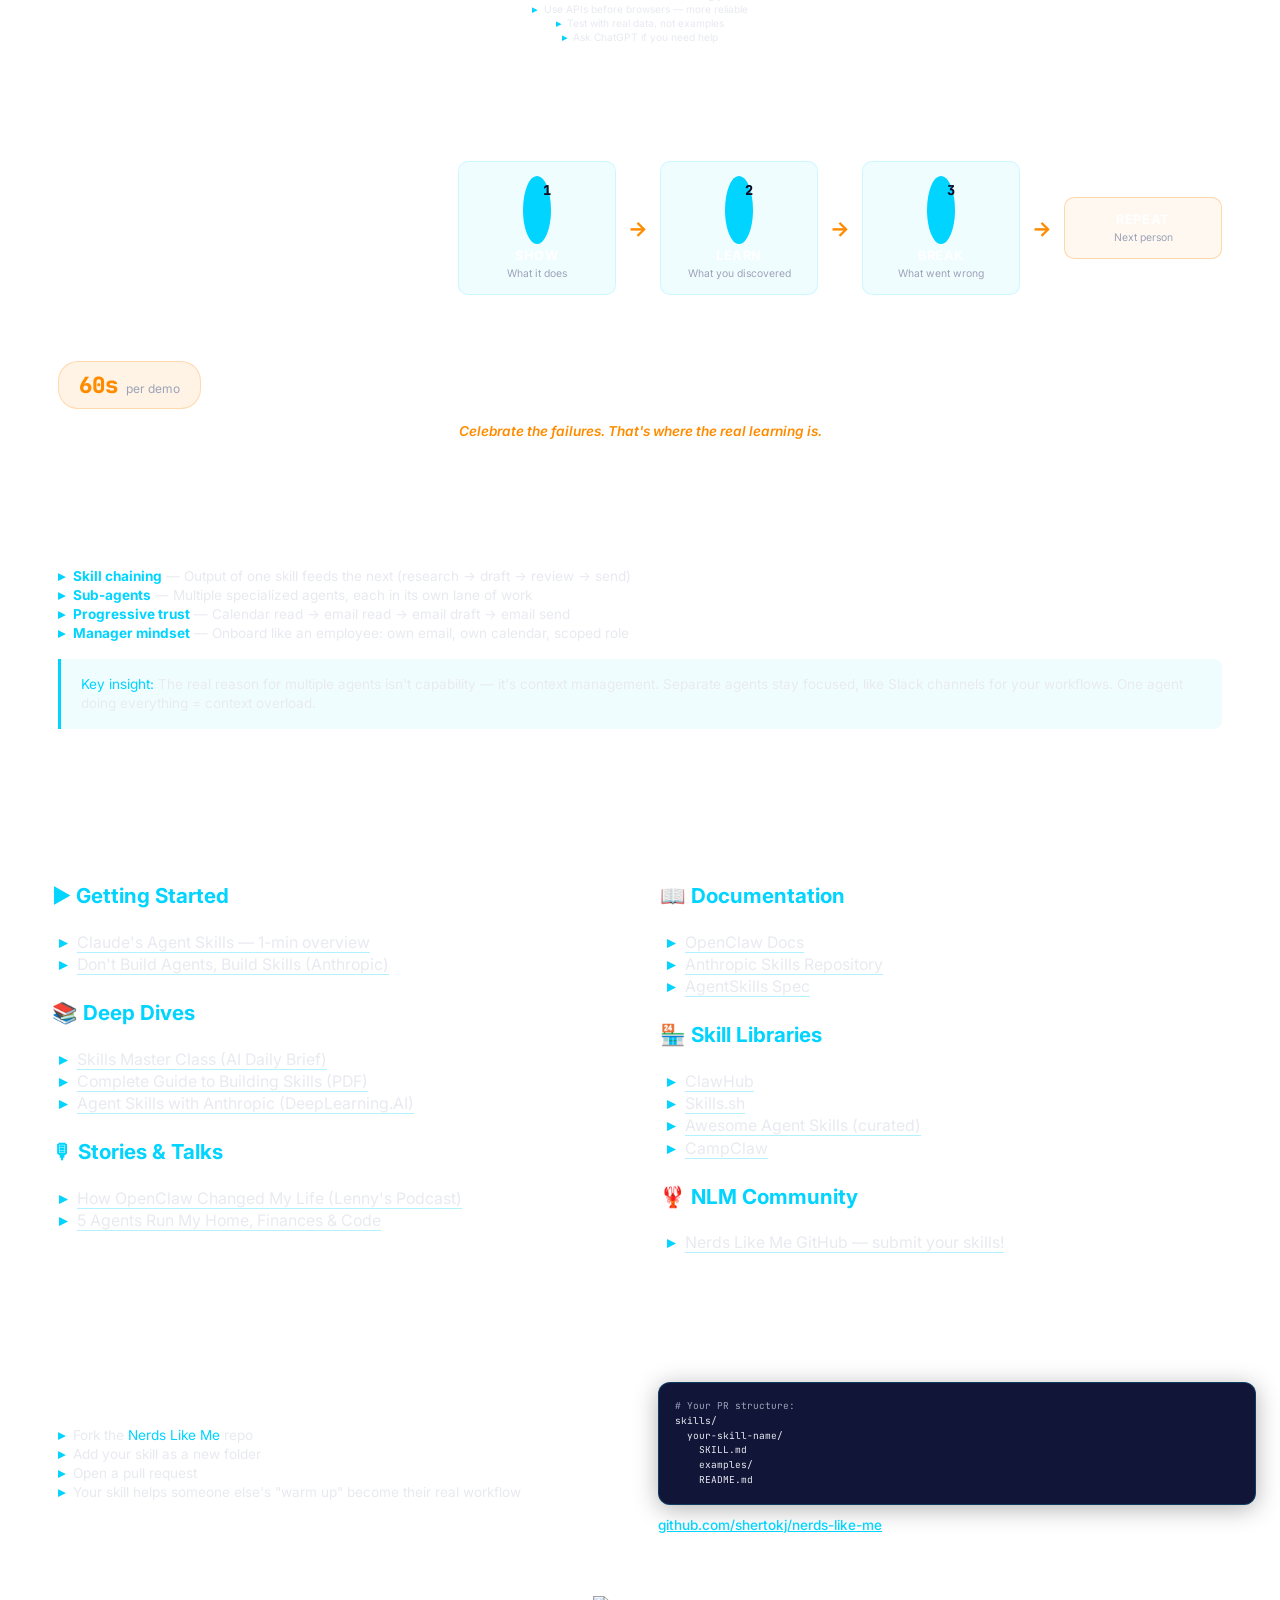
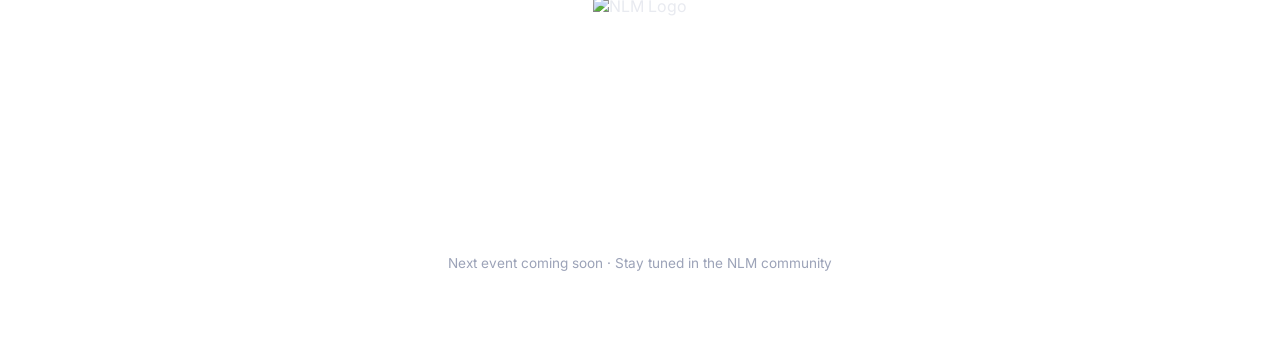
==== commit 4786418a: "Split attendees into 3 slides, reduce h2 size, fix overflow" ====
--- a/hackathon/deck/index.html
+++ b/hackathon/deck/index.html
@@ -47,6 +47,7 @@
 }
 
 .reveal-viewport {
+  overflow-x: hidden;
   background: transparent;
 }
 
@@ -81,7 +82,7 @@
 }
 
 .reveal h1 { font-size: 2.8em; line-height: 1.1; margin-bottom: 0.4em; }
-.reveal h2 { font-size: 1.7em; line-height: 1.2; margin-bottom: 0.3em; }
+.reveal h2 { font-size: 1.5em; line-height: 1.2; margin-bottom: 0.3em; }
 .reveal h3 { font-size: 1.4em; margin-bottom: 0.4em; }
 
 .reveal p, .reveal li {
@@ -716,7 +717,7 @@
 .acard {
   display: flex;
   flex-direction: column;
-  padding: 4px 7px;
+  padding: 3px 6px;
   background: rgba(0, 212, 255, 0.04);
   border-left: 2px solid var(--cyan);
   border-radius: 0 4px 4px 0;
@@ -724,6 +725,7 @@
 }
 
 .aname {
+  max-width: 100%;
   font-weight: 700;
   color: var(--white);
   font-size: 0.8em;
@@ -732,7 +734,9 @@
   text-overflow: ellipsis;
 }
 
+
 .askills {
+  overflow: hidden;
   color: var(--text-muted);
   font-size: 0.65em;
   line-height: 1.3;
@@ -1088,38 +1092,45 @@
   </p>
 </section>
 
-<!-- ==================== SLIDE 13: Your Skill Suggestions (1/2) ==================== -->
-<section class="dense" data-notes="Each person has personalized skill suggestions based on their RSVP profiles. Full list with descriptions in the participant guide.">
-  <h2 style="font-size:1.8em; margin-bottom:0.4em;">Your Skill Suggestions</h2>
-  <p class="muted" style="font-size:0.7em; margin-bottom:0.3em;">Based on your backgrounds · Full details in participant guide</p>
+<!-- ==================== SLIDE 13: Your Skill Suggestions (1/3) ==================== -->
+<section class="dense" data-notes="Personalized skill suggestions based on RSVP profiles. Full details in participant guide.">
+  <h2 style="font-size:1.5em; margin-bottom:0.3em;">Your Skill Suggestions</h2>
+  <p class="muted" style="font-size:0.65em; margin-bottom:0.2em;">Based on your backgrounds · Full details in participant guide</p>
   <div class="attendee-grid-v2">
     <div class="acard"><span class="aname">Alex Kuznetsof</span><span class="askills">Webflow Component Generator · Client Proposal Drafter</span></div>
     <div class="acard"><span class="aname">Andy Lester</span><span class="askills">Conference Talk Proposal · Legacy Code Analyzer</span></div>
     <div class="acard"><span class="aname">Andriy Minenko</span><span class="askills">Report Request Formatter · Data Dictionary Generator</span></div>
     <div class="acard"><span class="aname">Anil Bhat</span><span class="askills">Data Strategy Brief · Pipeline Health Checker</span></div>
     <div class="acard"><span class="aname">Syeda Hussain</span><span class="askills">Security Incident Report · Vulnerability Summary</span></div>
-    <div class="acard"><span class="aname">Jennifer Chuh</span><span class="askills">Shift Handoff Note Formatter · Patient Education Summary</span></div>
-    <div class="acard"><span class="aname">Omar Bennani</span><span class="askills">PRD First Draft Generator · A/B Test Result Summarizer</span></div>
+    <div class="acard"><span class="aname">Jennifer Chuh</span><span class="askills">Shift Handoff Note · Patient Education Summary</span></div>
+    <div class="acard"><span class="aname">Omar Bennani</span><span class="askills">PRD First Draft · A/B Test Result Summarizer</span></div>
+  </div>
+</section>
+
+<!-- ==================== SLIDE 13b: Your Skill Suggestions (2/3) ==================== -->
+<section class="dense" data-notes="Continued skill suggestions.">
+  <h2 style="font-size:1.5em; margin-bottom:0.3em;">Your Skill Suggestions <span class="muted" style="font-size:0.55em;">(cont.)</span></h2>
+  <div class="attendee-grid-v2">
     <div class="acard"><span class="aname">Krissy Crandell</span><span class="askills">Outreach Email Personalizer · Program FAQ Generator</span></div>
     <div class="acard"><span class="aname">Xavier Estrada</span><span class="askills">Client Onboarding Checklist · Ticket Triage Skill</span></div>
-    <div class="acard"><span class="aname">Eugene Rinaldi</span><span class="askills">SIEM Alert Triage Summary · Threat Intel Brief Generator</span></div>
-    <div class="acard"><span class="aname">Yousuf Kadir</span><span class="askills">Board Deck Draft Generator · Financial Model QA Checker</span></div>
-  </div>
-</section>
-
-<!-- ==================== SLIDE 13b: Your Skill Suggestions (2/2) ==================== -->
+    <div class="acard"><span class="aname">Eugene Rinaldi</span><span class="askills">SIEM Alert Triage · Threat Intel Brief Generator</span></div>
+    <div class="acard"><span class="aname">Yousuf Kadir</span><span class="askills">Board Deck Draft · Financial Model QA Checker</span></div>
+    <div class="acard"><span class="aname">David Shechtman</span><span class="askills">Deal Screening Memo · IC Memo Drafter</span></div>
+    <div class="acard"><span class="aname">Scott Wolf</span><span class="askills">Regulatory Brief Summarizer · Client Follow-Up</span></div>
+    <div class="acard"><span class="aname">Dominic Lopez</span><span class="askills">Daily Ops Check-In · Vendor Communication Drafter</span></div>
+  </div>
+</section>
+
+<!-- ==================== SLIDE 13c: Your Skill Suggestions (3/3) ==================== -->
 <section class="dense" data-notes="Continued skill suggestions.">
-  <h2 style="font-size:1.8em; margin-bottom:0.4em;">Your Skill Suggestions <span class="muted" style="font-size:0.6em;">(cont.)</span></h2>
+  <h2 style="font-size:1.5em; margin-bottom:0.3em;">Your Skill Suggestions <span class="muted" style="font-size:0.55em;">(cont.)</span></h2>
   <div class="attendee-grid-v2">
-    <div class="acard"><span class="aname">David Shechtman</span><span class="askills">Deal Screening Memo · IC Memo Drafter</span></div>
-    <div class="acard"><span class="aname">Scott Wolf</span><span class="askills">Regulatory Brief Summarizer · Client Follow-Up Email</span></div>
-    <div class="acard"><span class="aname">Dominic Lopez</span><span class="askills">Daily Operations Check-In · Vendor Communication Drafter</span></div>
-    <div class="acard"><span class="aname">Ethan Hafner</span><span class="askills">Prospect Research Brief · Client Meeting Notes Formatter</span></div>
+    <div class="acard"><span class="aname">Ethan Hafner</span><span class="askills">Prospect Research Brief · Client Meeting Notes</span></div>
     <div class="acard"><span class="aname">Jonathan Kreft</span><span class="askills">Deal Teaser Drafter · CIM Section Generator</span></div>
-    <div class="acard"><span class="aname">Eric Markin</span><span class="askills">Team Weekly Round-Up · Client Review Meeting Prep</span></div>
-    <div class="acard"><span class="aname">Sam Gallo</span><span class="askills">Scenario Framework Structurer · Macro Regime Indicator</span></div>
-    <div class="acard"><span class="aname">Kelly Gross</span><span class="askills">Learning Objectives Writer · Course Outline Generator</span></div>
-    <div class="acard"><span class="aname">Raj Jha</span><span class="askills">Discovery Call Brief Generator · Deal Qualification Scorer</span></div>
+    <div class="acard"><span class="aname">Eric Markin</span><span class="askills">Team Weekly Round-Up · Client Review Prep</span></div>
+    <div class="acard"><span class="aname">Sam Gallo</span><span class="askills">Scenario Framework Structurer · Macro Regime</span></div>
+    <div class="acard"><span class="aname">Kelly Gross</span><span class="askills">Learning Objectives Writer · Course Outline</span></div>
+    <div class="acard"><span class="aname">Raj Jha</span><span class="askills">Discovery Call Brief · Deal Qualification Scorer</span></div>
     <div class="acard"><span class="aname">Jordaan Williams</span><span class="askills">Competitive Battlecard · Launch Checklist Generator</span></div>
     <div class="acard"><span class="aname">Shirl Cathy Wang</span><span class="askills">System Config Documenter · Troubleshooting Playbook</span></div>
   </div>
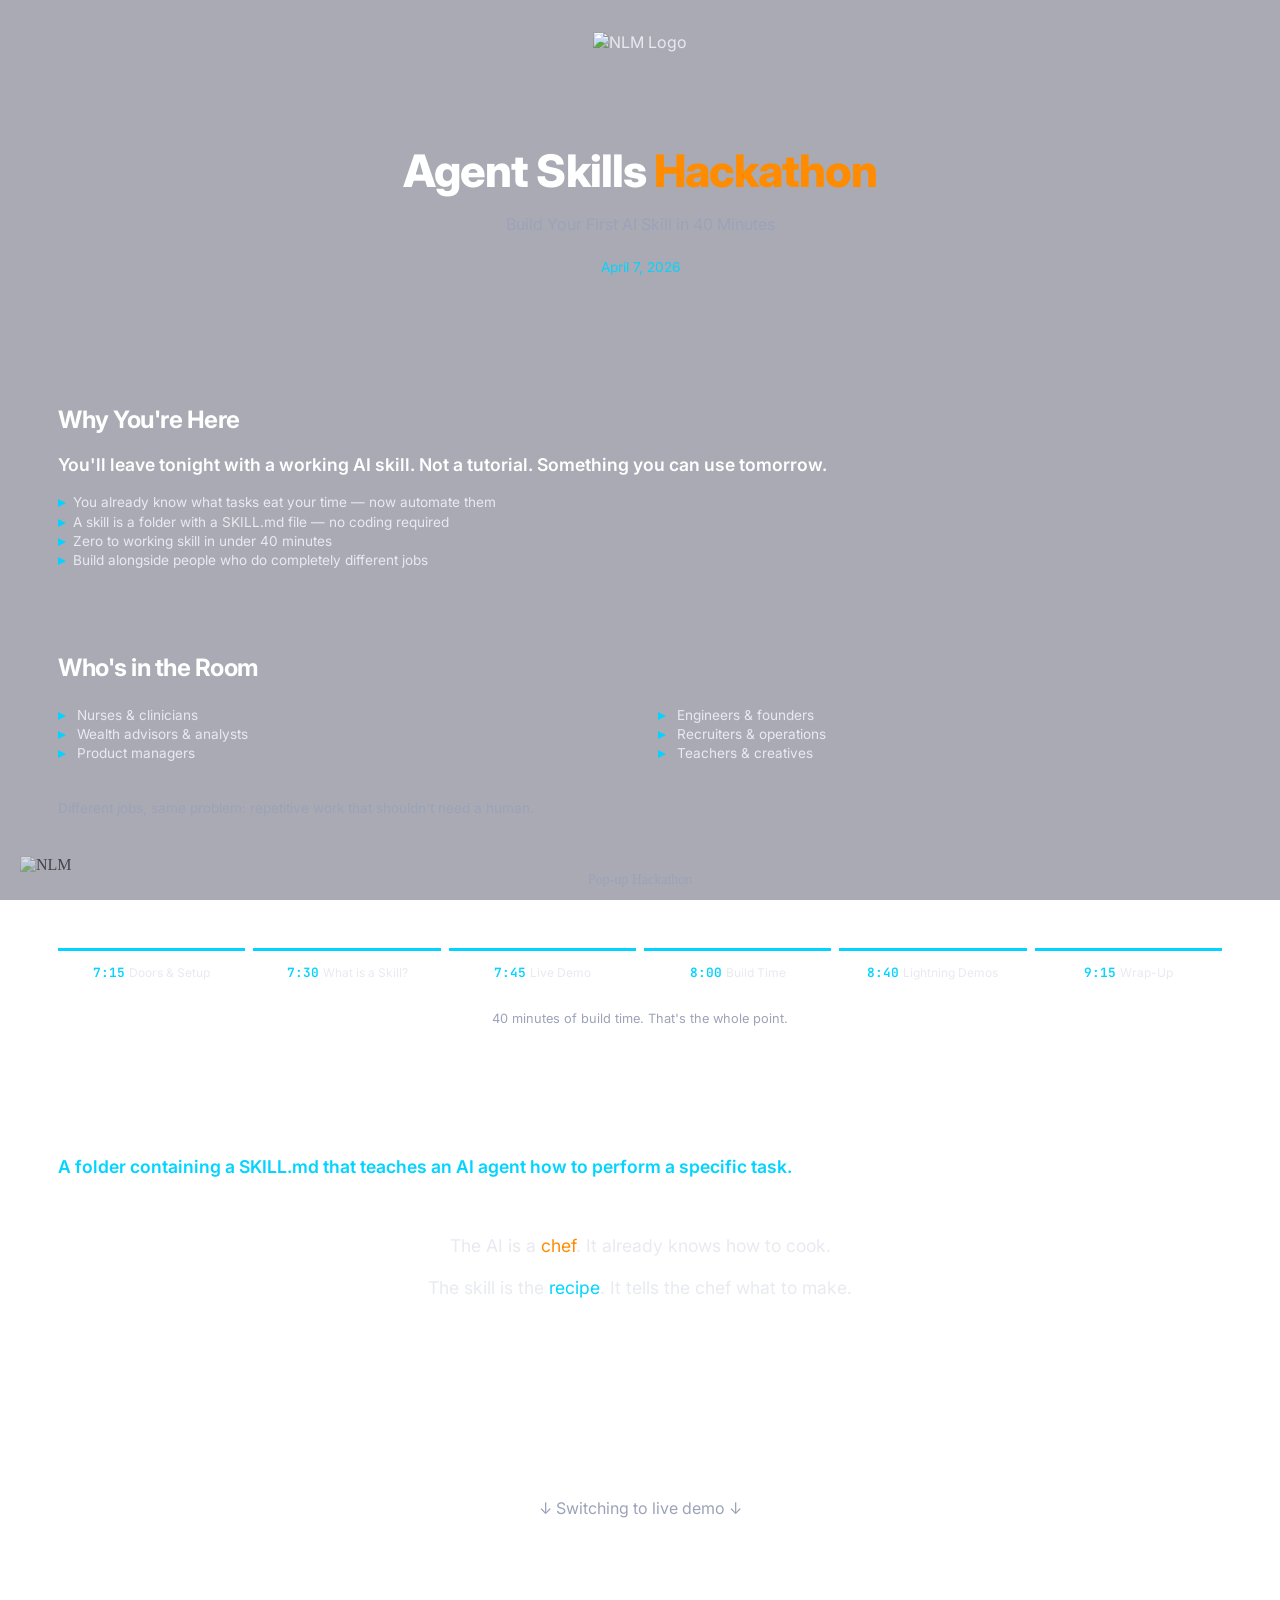
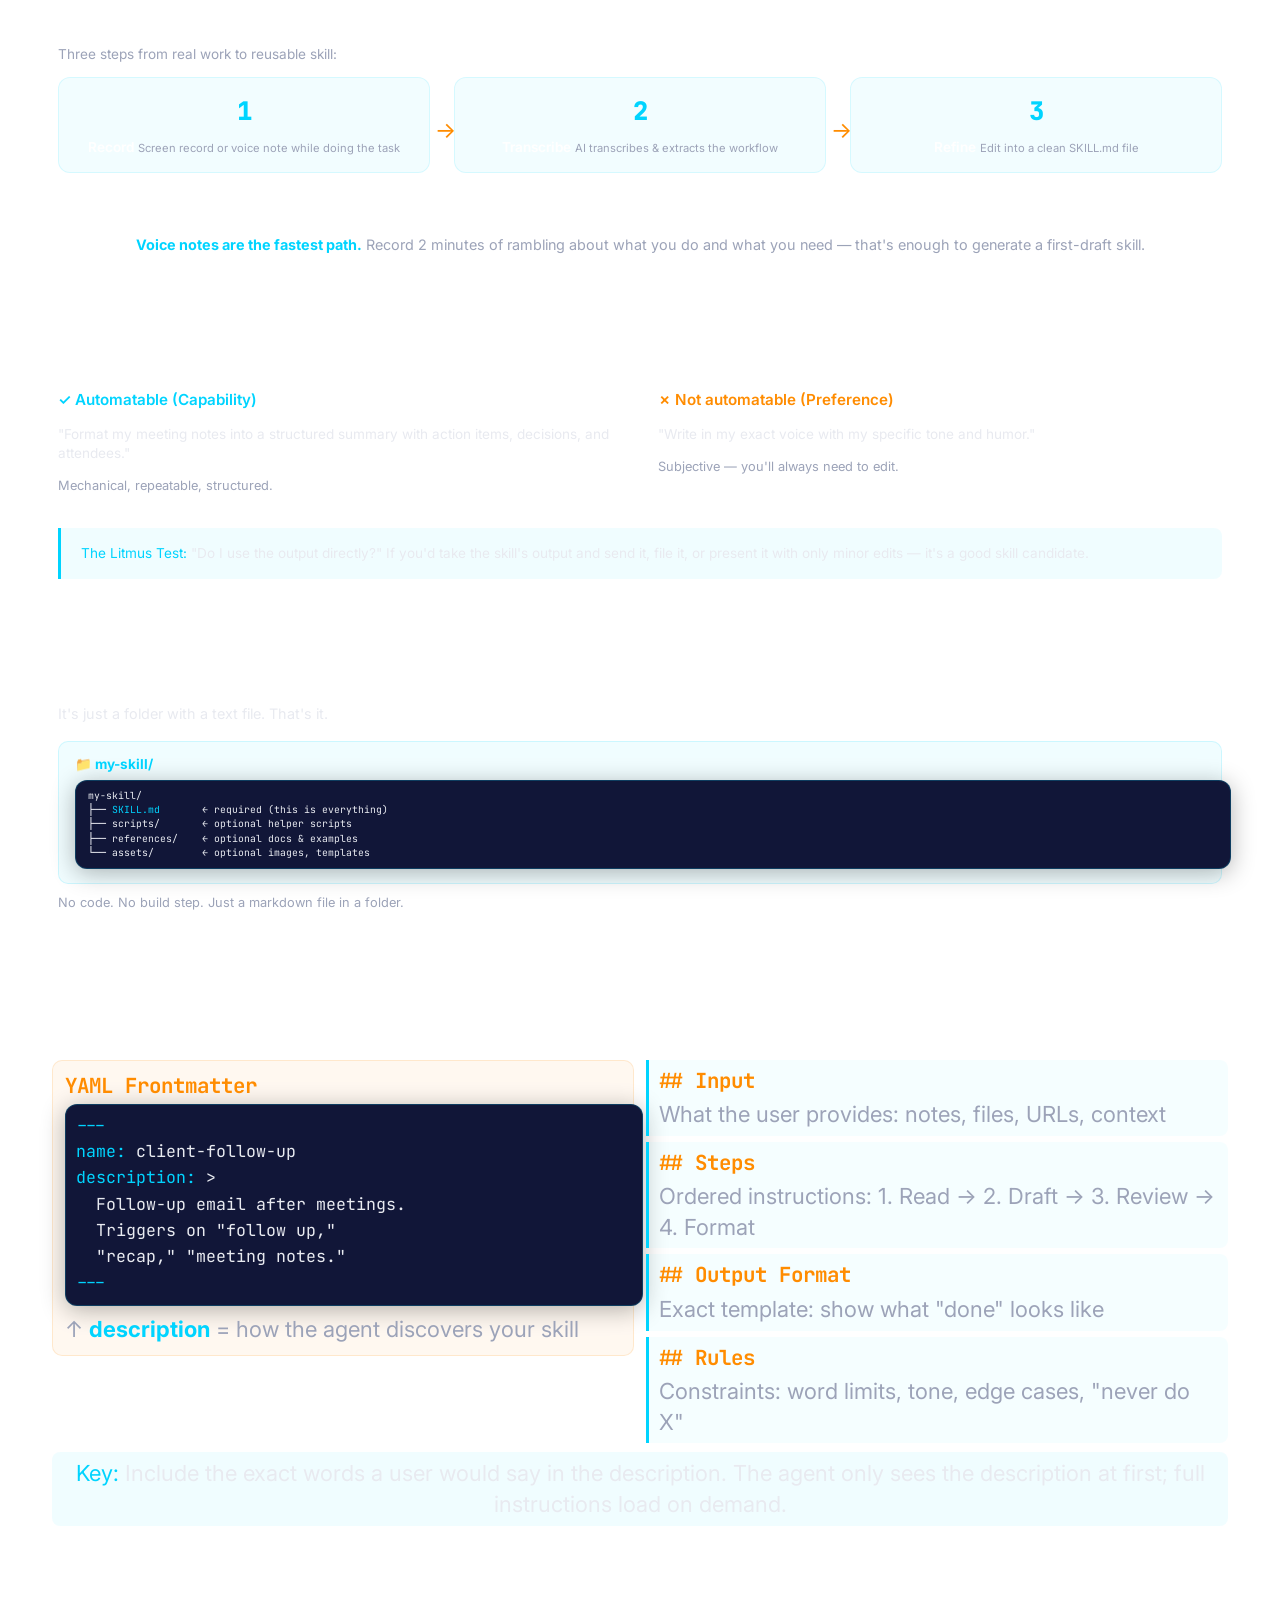
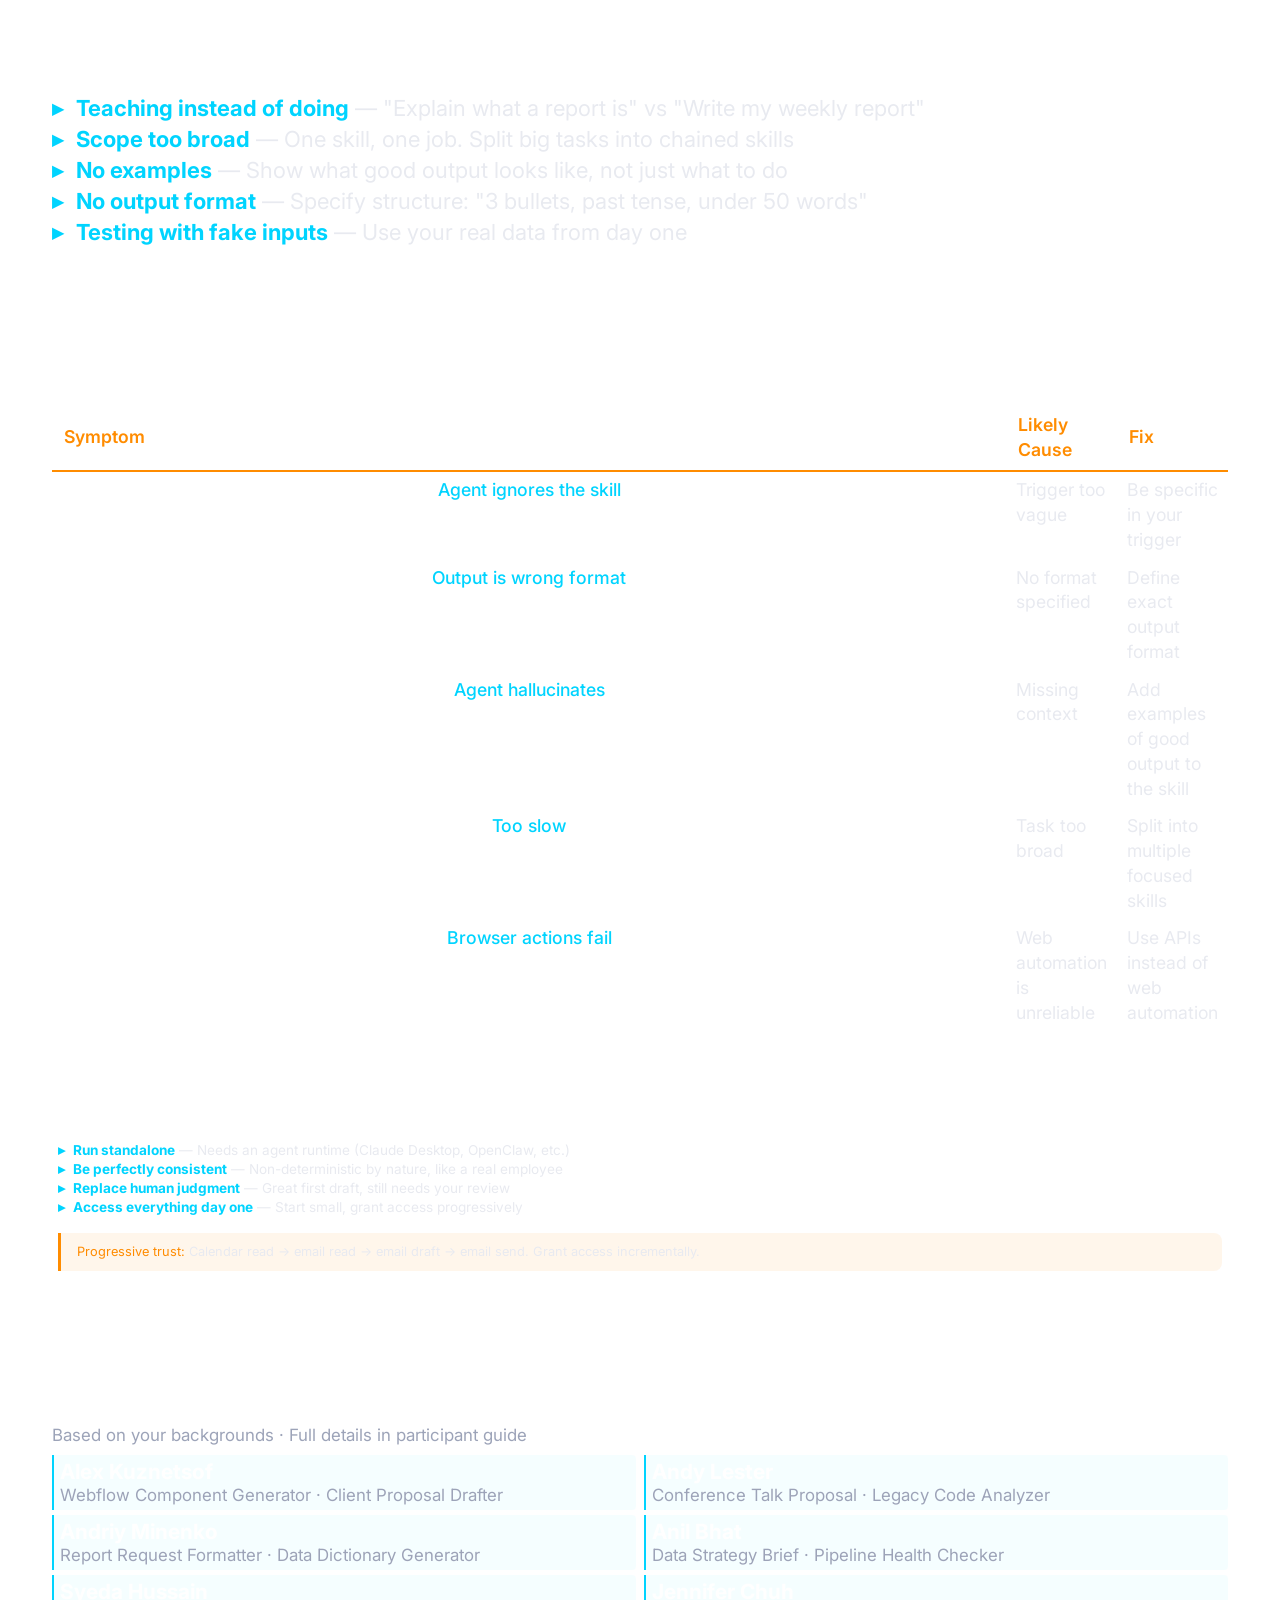
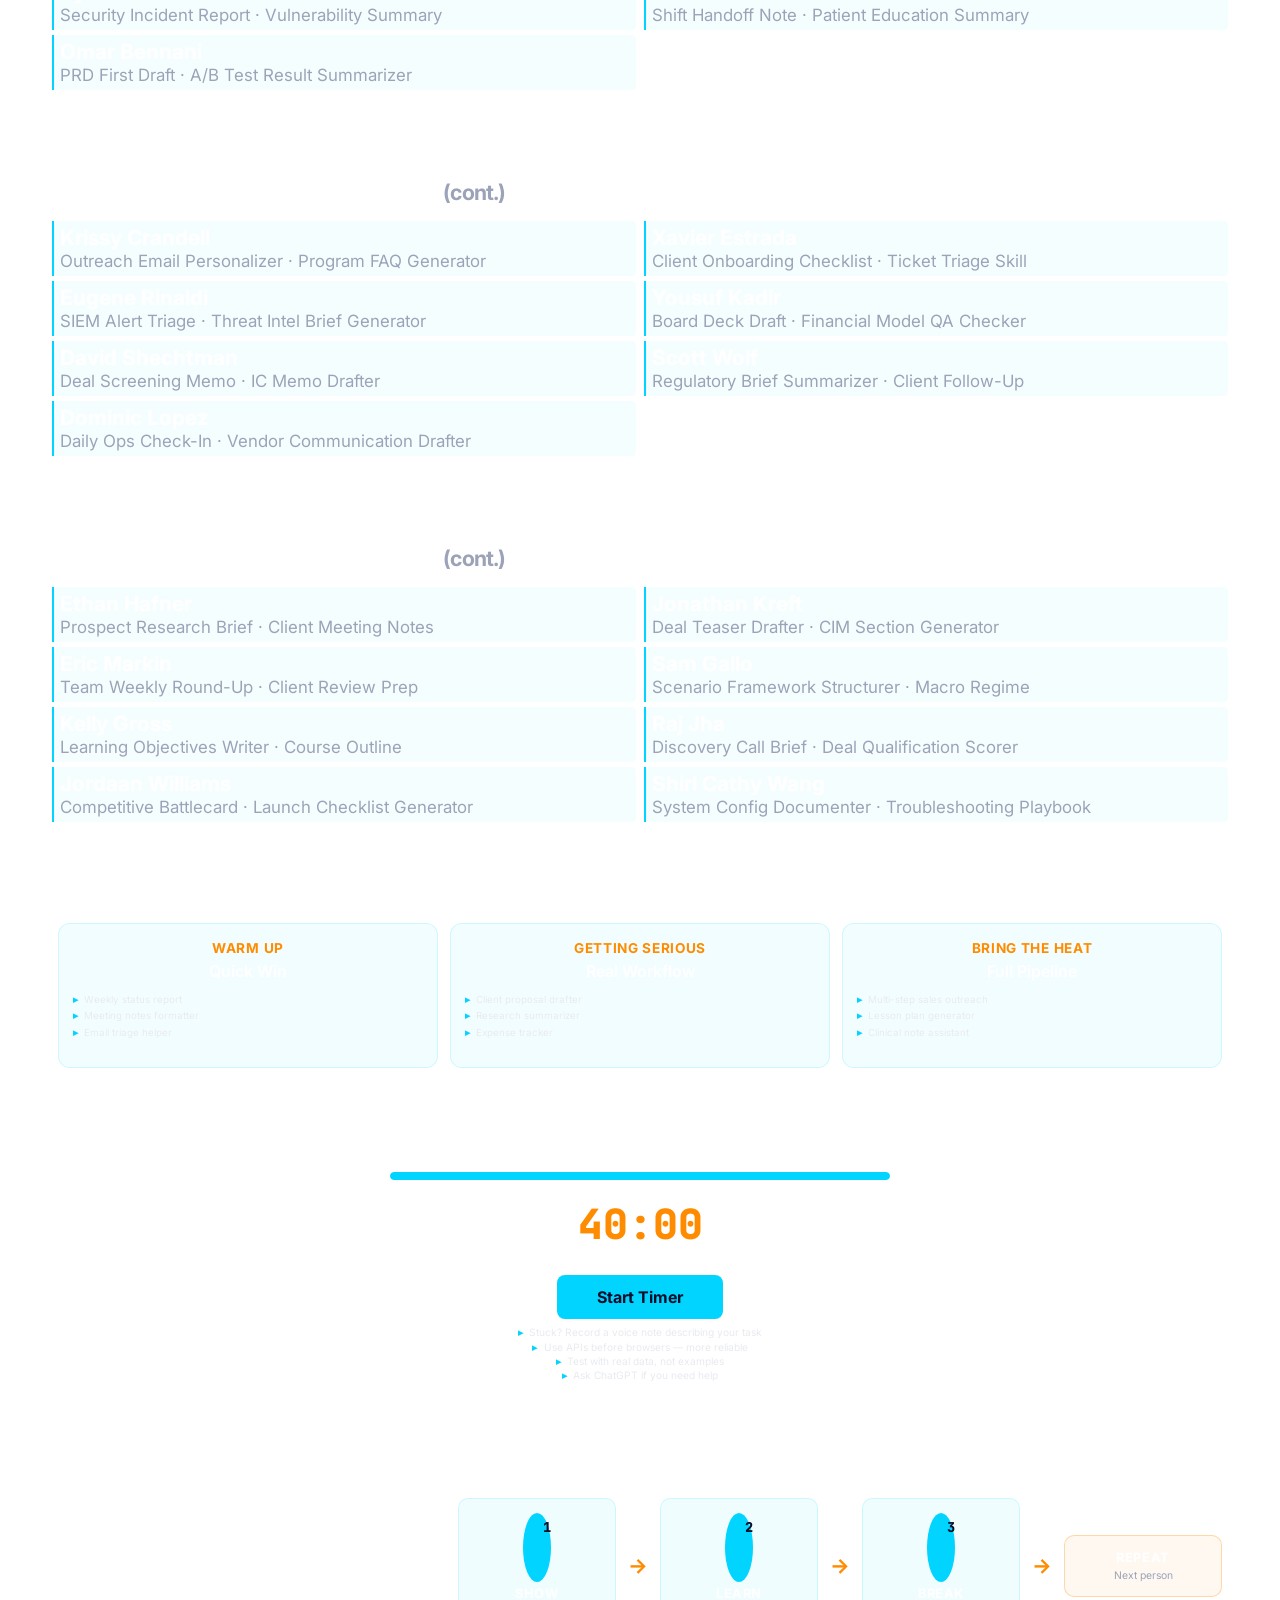
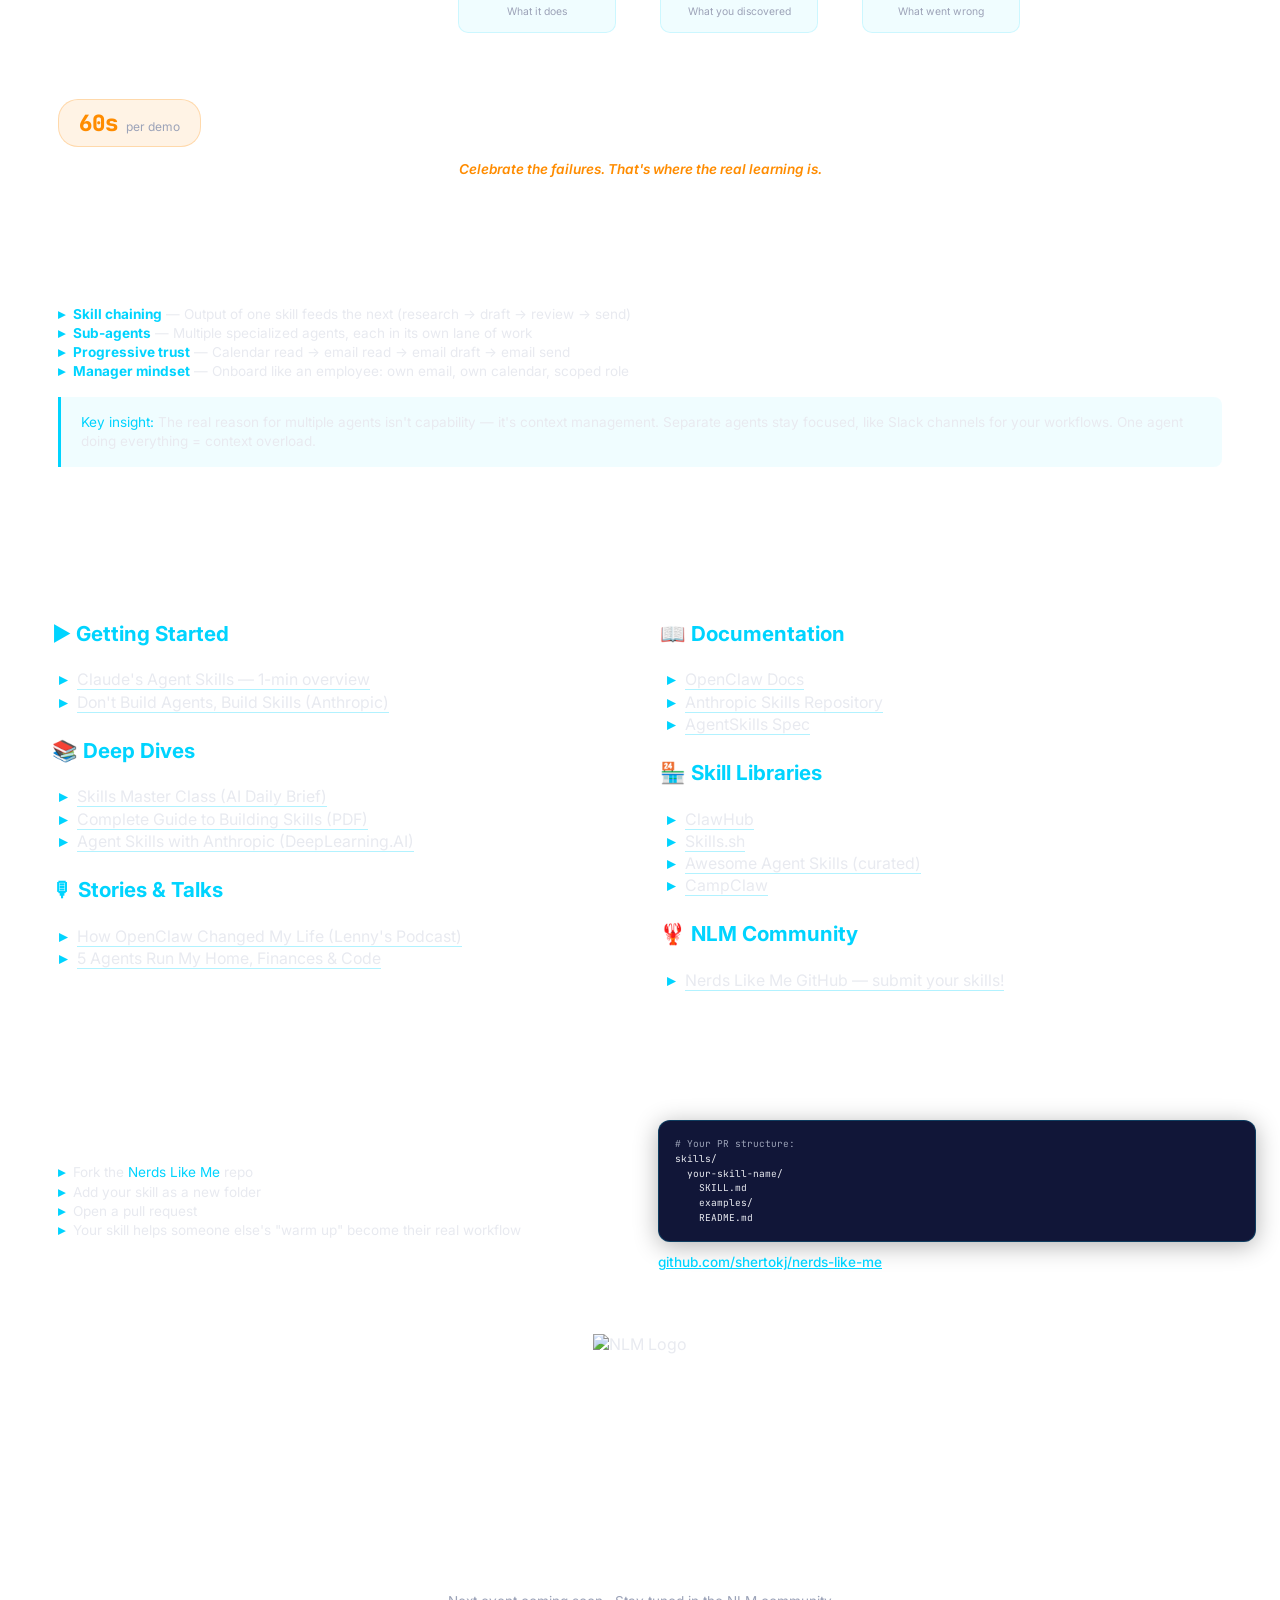
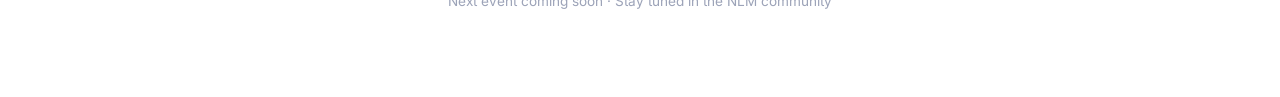
==== commit 3c884d5a: "Fix slide overflow: trim table text, reduce font/padding" ====
--- a/hackathon/deck/index.html
+++ b/hackathon/deck/index.html
@@ -270,8 +270,8 @@
 .fix-table {
   width: 100%;
   border-collapse: collapse;
-  font-size: 0.78em;
-  margin-top: 1em;
+  font-size: 0.68em;
+  margin-top: 0.5em;
 }
 
 .fix-table th {
@@ -283,7 +283,7 @@
 }
 
 .fix-table td {
-  padding: 12px 16px;
+  padding: 6px 10px;
   border-bottom: 1px solid rgba(255,255,255,0.1);
   vertical-align: top;
 }
@@ -1069,11 +1069,11 @@
       <tr><th>Symptom</th><th>Likely Cause</th><th>Fix</th></tr>
     </thead>
     <tbody>
-      <tr><td>Agent ignores the skill</td><td>Trigger too vague</td><td>Be specific: "When I paste an email, summarize in 3 bullets"</td></tr>
-      <tr><td>Output is wrong format</td><td>No format specified</td><td>Add exact structure: "Return as JSON with keys: summary, action_items"</td></tr>
+      <tr><td>Agent ignores the skill</td><td>Trigger too vague</td><td>Be specific in your trigger</td></tr>
+      <tr><td>Output is wrong format</td><td>No format specified</td><td>Define exact output format</td></tr>
       <tr><td>Agent hallucinates</td><td>Missing context</td><td>Add examples of good output to the skill</td></tr>
       <tr><td>Too slow</td><td>Task too broad</td><td>Split into multiple focused skills</td></tr>
-      <tr><td>Browser actions fail</td><td>Web automation is unreliable</td><td>Use APIs instead — works across ALL AI tools</td></tr>
+      <tr><td>Browser actions fail</td><td>Web automation is unreliable</td><td>Use APIs instead of web automation</td></tr>
     </tbody>
   </table>
 </section>
